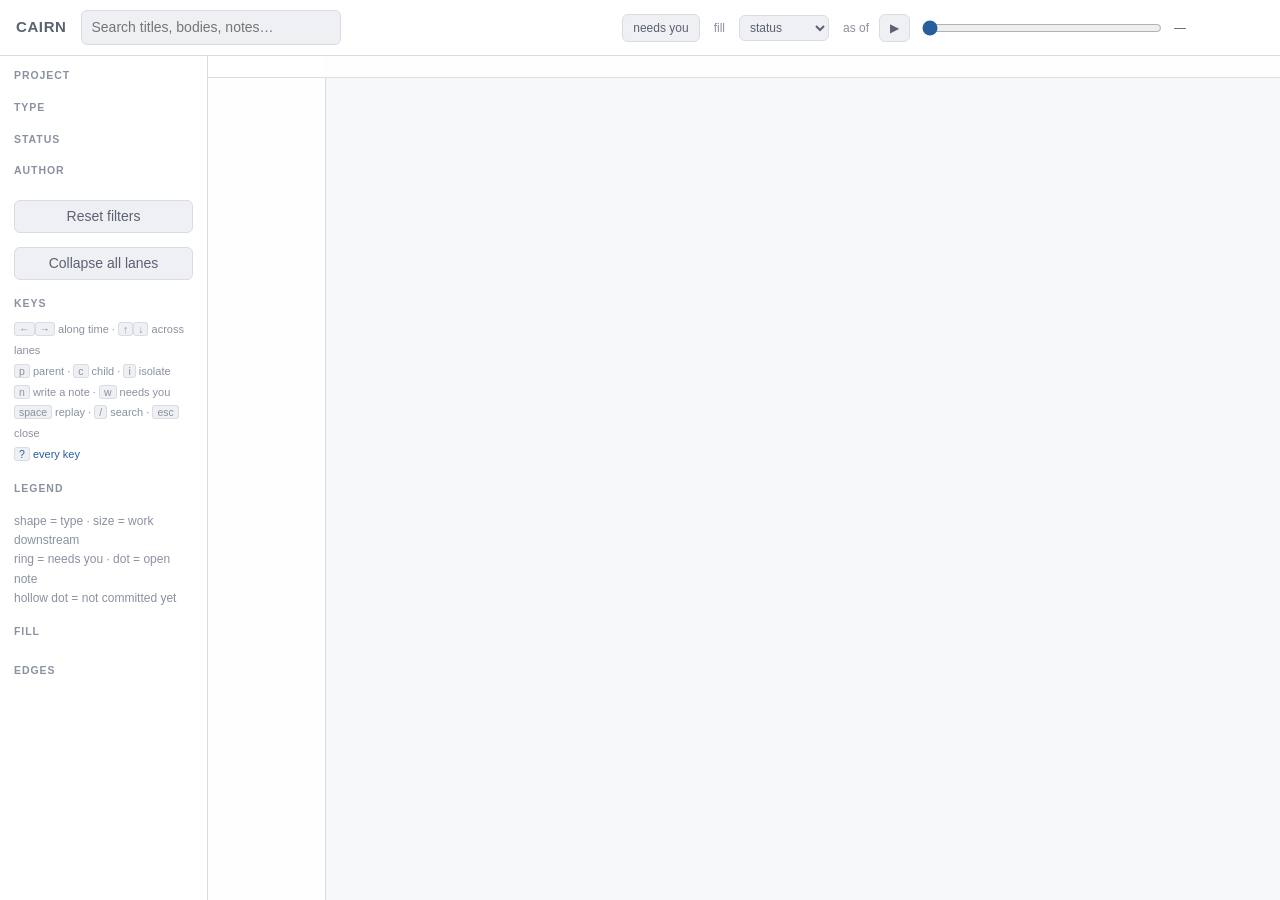
==== scripts/graph_template.html @ d492dc34 "map: a chat drawer, when cairn serve offers one Rendered only when /api/health names an installed ba" ====
<!DOCTYPE html>
<html lang="en">
<head>
<meta charset="utf-8">
<meta name="viewport" content="width=device-width, initial-scale=1">
<title>Cairn</title>
<style>
  :root {
    --bg: #14161a; --panel: #1c1f25; --panel-2: #23272f; --line: #2f343d;
    --ink: #e6e8ec; --ink-dim: #9aa1ad; --ink-faint: #6b7280;
    --good: #35a06a; --bad: #c0504a; --active: #3d86cc; --pending: #c99a2e; --idle: #6b7280;
    --accent: #7aa7d9;
    /* Relation hues sit off the status palette (green/red/blue/amber) on
       purpose, so a typed edge never reads as a status. */
    --rel-supports: #2aa198; --rel-contradicts: #cc5490;
    --rel-supersedes: #8f6fd6; --rel-resolves: #3fb0bf;

    /* Fill can encode one of four things, and only ever one at a time. Status
       keeps the palette above; these are the other three.

       Age is ordinal, one hue, five buckets, and the ramp inverts by mode so
       that RECENT is always the step furthest from the surface: darkest on
       light, lightest on dark. Recent work is what should catch the eye on a
       map of what is happening — and it has to be this way round rather than
       the reverse, because stale-but-active already has a channel (the
       needs-you ring), and two marks competing to shout "stale" would fight.
       Steps are 100 apart on the reference ramp because adjacent 50-steps fail
       the >= 0.06 lightness gap.

       Author is categorical and stops at three, because a map is the all-pairs
       case — any two glyphs can end up side by side — and past three slots the
       all-pairs colourblind floors cannot be cleared. A fourth writer folds into
       `--who-other` rather than getting a hue nobody can distinguish. */
    --age-1: #184f95; --age-2: #256abf; --age-3: #3987e5; --age-4: #6da7ec; --age-5: #9ec5f4;
    --who-1: #3987e5; --who-2: #d95926; --who-3: #199e70; --who-other: #6b7280;
  }
  @media (prefers-color-scheme: light) {
    :root {
      --bg: #f7f8fa; --panel: #ffffff; --panel-2: #eef0f4; --line: #d8dce3;
      --ink: #1a1d22; --ink-dim: #5b6270; --ink-faint: #8a91a0;
      --accent: #275e9c;
      --rel-supports: #157f77; --rel-contradicts: #a83a70;
      --rel-supersedes: #6b4dbd; --rel-resolves: #1f7f8f;
      --age-1: #6da7ec; --age-2: #3987e5; --age-3: #256abf; --age-4: #184f95; --age-5: #0d366b;
      --who-1: #2a78d6; --who-2: #eb6834; --who-3: #1baf7a;
    }
  }
  * { box-sizing: border-box; }
  html, body { height: 100%; margin: 0; }
  body {
    background: var(--bg); color: var(--ink);
    font: 14px/1.5 ui-sans-serif, -apple-system, "Segoe UI", Roboto, sans-serif;
    display: flex; flex-direction: column; overflow: hidden;
  }
  code, pre { font-family: ui-monospace, SFMono-Regular, Menlo, monospace; font-size: 12.5px; }

  header {
    display: flex; align-items: center; gap: 14px; padding: 10px 16px;
    border-bottom: 1px solid var(--line); background: var(--panel); flex: none;
  }
  header h1 { font-size: 15px; margin: 0; letter-spacing: .04em; text-transform: uppercase; color: var(--ink-dim); }
  #search {
    background: var(--panel-2); border: 1px solid var(--line); color: var(--ink);
    border-radius: 6px; padding: 6px 10px; width: 260px; font: inherit;
  }
  #search:focus { outline: 1px solid var(--accent); }
  .grow { flex: 1; }
  .muted { color: var(--ink-faint); font-size: 12px; }

  .timebar { display: flex; align-items: center; gap: 10px; }
  .timebar input[type=range] { width: 240px; accent-color: var(--accent); }
  #timeLabel { font-variant-numeric: tabular-nums; min-width: 90px; color: var(--ink-dim); font-size: 12px; }

  main { flex: 1; display: flex; min-height: 0; }

  aside {
    width: 208px; flex: none; border-right: 1px solid var(--line); background: var(--panel);
    overflow-y: auto; padding: 12px 14px 40px;
  }
  aside h2 {
    font-size: 10.5px; text-transform: uppercase; letter-spacing: .09em;
    color: var(--ink-faint); margin: 16px 0 7px; font-weight: 600;
  }
  aside h2:first-child { margin-top: 0; }
  .chk { display: flex; align-items: center; gap: 7px; padding: 2px 0; cursor: pointer; font-size: 13px; }
  .chk input { accent-color: var(--accent); margin: 0; }
  .chk .n { margin-left: auto; color: var(--ink-faint); font-size: 11px; font-variant-numeric: tabular-nums; }
  .swatch { width: 9px; height: 9px; border-radius: 50%; flex: none; }
  aside button {
    margin-top: 14px; width: 100%; background: var(--panel-2); color: var(--ink-dim);
    border: 1px solid var(--line); border-radius: 6px; padding: 5px; font: inherit; cursor: pointer;
  }
  aside button:hover { color: var(--ink); }

  #mapcol { flex: 1; display: flex; flex-direction: column; min-width: 0; min-height: 0; }
  #stage { flex: 1; position: relative; overflow: hidden; min-height: 0; }

  /* The chat drawer. Built only when /api/health names an installed backend;
     over file:// or under --no-chat none of this exists in the DOM. */
  #chat {
    flex: none; height: min(340px, 44vh); display: flex; flex-direction: column;
    border-top: 1px solid var(--line); background: var(--panel); min-height: 0;
  }
  #chat[hidden] { display: none; }
  #chat .chd {
    display: flex; align-items: center; gap: 10px; padding: 6px 12px;
    border-bottom: 1px solid var(--line); font-size: 12px; flex: none;
  }
  #chat .chd strong { font-size: 11px; letter-spacing: .08em; text-transform: uppercase; color: var(--ink-dim); }
  #chat select {
    background: var(--panel-2); color: var(--ink); border: 1px solid var(--line);
    border-radius: 6px; padding: 3px 6px; font: inherit; font-size: 12px;
  }
  #chat .act { color: var(--accent); cursor: pointer; }
  #chat .act:hover { text-decoration: underline; }
  #chatLog { flex: 1; overflow-y: auto; padding: 10px 14px 4px; font-size: 13px; min-height: 0; }
  #chatLog .hint { max-width: 640px; margin: 4px 0 10px; }
  .msg { margin: 0 0 12px; max-width: 760px; }
  .msg .who { font-size: 10.5px; letter-spacing: .06em; text-transform: uppercase; color: var(--ink-faint); margin-bottom: 2px; }
  .msg.you .txt { background: var(--panel-2); border-radius: 8px; padding: 6px 10px; display: inline-block; white-space: pre-wrap; }
  .msg p { margin: 0 0 7px; }
  .msg ul { margin: 0 0 7px; padding-left: 18px; }
  .msg li { margin-bottom: 2px; }
  .msg code { background: var(--panel-2); border-radius: 3px; padding: 0 3px; overflow-wrap: anywhere; }
  .msg .lnk { display: inline; padding: 0; font-size: inherit; }
  .msg .tl {
    font-family: ui-monospace, SFMono-Regular, Menlo, monospace; font-size: 11.5px; color: var(--ink-faint);
    margin: 2px 0 5px; overflow-wrap: anywhere;
  }
  .msg .tl.denied { color: var(--pending); }
  .msg .er { color: var(--bad); font-size: 12px; margin: 3px 0 6px; white-space: pre-wrap; }
  .msg .nt { color: var(--ink-faint); font-size: 11.5px; font-style: italic; margin: 3px 0 6px; }
  .msg .typing { color: var(--ink-faint); }
  #chat .cin { display: flex; gap: 8px; padding: 8px 12px 10px; border-top: 1px solid var(--line); flex: none; }
  #chat textarea {
    flex: 1; resize: none; height: 54px; background: var(--panel-2); color: var(--ink);
    border: 1px solid var(--line); border-radius: 6px; padding: 7px 9px; font: inherit; font-size: 13px;
  }
  #chat textarea:focus { outline: 1px solid var(--accent); }
  #chat .cbtns { display: flex; flex-direction: column; gap: 6px; }
  #chat .cbtns button {
    background: var(--accent); color: var(--bg); border: 0; border-radius: 6px;
    padding: 5px 14px; font: inherit; font-size: 12.5px; cursor: pointer;
  }
  #chat .cbtns button.ghost { background: var(--panel-2); color: var(--ink-dim); border: 1px solid var(--line); }
  #chat .cbtns button:disabled { opacity: .45; cursor: default; }
  svg { width: 100%; height: 100%; display: block; cursor: grab; }
  svg.dragging { cursor: grabbing; }
  .lane-band { fill: var(--panel); opacity: .45; }
  .lane-label {
    fill: var(--ink-faint); font-size: 11px; letter-spacing: .08em; text-transform: uppercase;
  }
  .tick-line { stroke: var(--line); stroke-dasharray: 2 5; }
  .tick-text { fill: var(--ink-faint); font-size: 10px; }
  /* Edges are decoration. Letting a fat bezier eat a click aimed at the
     canvas (or at a node it happens to pass over) is maddening. */
  .edge { fill: none; stroke: var(--line); stroke-width: 1.4; pointer-events: none; }
  .edge.lit { stroke: var(--accent); stroke-width: 2.2; }
  /* Typed relations. Colour carries the type and dash carries it again, so the
     map stays readable in greyscale and for colour-vision deficiency — status
     already owns colour on the glyphs, and edges must not compete with it. */
  .edge.rel { stroke-width: 1.8; }
  .edge.rel-supports    { stroke: var(--rel-supports); }
  .edge.rel-contradicts { stroke: var(--rel-contradicts); stroke-dasharray: 5 3; }
  .edge.rel-supersedes  { stroke: var(--rel-supersedes);  stroke-dasharray: 8 3 2 3; }
  .edge.rel-resolves    { stroke: var(--rel-resolves);    stroke-dasharray: 2 3; }
  .edge.rel.lit { stroke-width: 2.8; }
  .relkey { display: flex; align-items: center; gap: 7px; margin: 3px 0; font-size: 11px; color: var(--ink-dim); }
  .relkey i { width: 22px; height: 0; border-top-width: 2px; flex: none; }
  .rel-tag {
    display: inline-block; font-size: 10px; letter-spacing: .06em; text-transform: uppercase;
    padding: 1px 6px; border-radius: 3px; border: 1px solid currentColor; margin-right: 6px;
  }
  /* The lane label is the fold control. It is already the only thing anchored to
     a lane, and a separate caret would be a second target for one action. */
  .lane-label { cursor: pointer; user-select: none; }
  .lane-label:hover { fill: var(--ink); }
  .strip-rule { stroke: var(--line); stroke-width: 1; }
  .strip-tick { stroke: var(--bg); stroke-width: .5; }
  .strip-note { fill: var(--ink-faint); font-size: 10.5px; }
  /* Orientation chrome: lane names in a gutter on the left, months in a strip
     along the top. Both are HTML laid over the stage and positioned on one axis
     from the current pan and zoom, so they stay readable however far the map is
     dragged. Neither takes pointer events except on its labels, so a drag that
     starts over them still pans the map underneath. `fit()` reserves their room. */
  #gutter, #axis { position: absolute; pointer-events: none; overflow: hidden; }
  #gutter {
    left: 0; top: 0; bottom: 0; z-index: 5; width: var(--gutter, 118px);
    background: color-mix(in srgb, var(--panel) 90%, transparent);
    border-right: 1px solid var(--line);
  }
  #axis {
    left: 0; right: 0; top: 0; height: 22px; z-index: 6;
    background: color-mix(in srgb, var(--panel) 92%, transparent);
    border-bottom: 1px solid var(--line);
  }
  .glane {
    position: absolute; left: 0; right: 0; padding: 0 8px 0 10px; height: 16px; line-height: 16px;
    font-size: 11px; letter-spacing: .08em; text-transform: uppercase; color: var(--ink-faint);
    white-space: nowrap; overflow: hidden; text-overflow: ellipsis;
    pointer-events: auto; cursor: pointer; user-select: none;
  }
  .glane:hover { color: var(--ink); }
  .gsep { position: absolute; left: 0; right: 0; border-top: 1px solid var(--line); }
  .gtick {
    position: absolute; top: 3px; font-size: 10px; color: var(--ink-faint); white-space: nowrap;
    font-variant-numeric: tabular-nums;
  }
  .node { cursor: pointer; }
  .node .glyph { stroke: var(--bg); stroke-width: 1.5; }
  /* Clickable: the label is a bigger target than the glyph, and people aim at words. */
  .node .label { fill: var(--ink-dim); font-size: 11px; }
  .node.sel .glyph { stroke: var(--accent); stroke-width: 2.5; }
  .node.sel .label { fill: var(--ink); }
  .node.dim { opacity: .12; }
  .node.terminal .glyph { stroke-dasharray: none; }
  .good { fill: var(--good); } .bad { fill: var(--bad); } .active { fill: var(--active); }
  .pending { fill: var(--pending); } .idle { fill: var(--idle); }

  #panel {
    width: 420px; flex: none; border-left: 1px solid var(--line); background: var(--panel);
    overflow-y: auto; padding: 18px 20px 60px; display: none;
  }
  #panel.open { display: block; }
  #panel h3 { margin: 0 0 4px; font-size: 17px; line-height: 1.3; }
  #panel h4, #panel h5, #panel h6 { margin: 18px 0 5px; font-size: 12px; text-transform: uppercase; letter-spacing: .07em; color: var(--ink-faint); }
  #panel p, #panel li { color: var(--ink); }
  #panel pre { background: var(--panel-2); padding: 10px; border-radius: 6px; overflow-x: auto; }
  /* A `host:/long/path` in running text has no spaces to break at. */
  #panel code { overflow-wrap: anywhere; }
  #panel pre code { overflow-wrap: normal; }
  #panel blockquote { border-left: 2px solid var(--line); margin: 8px 0; padding-left: 12px; color: var(--ink-dim); }
  #panel a { color: var(--accent); }
  #panel hr { border: 0; border-top: 1px solid var(--line); margin: 14px 0; }
  .pillrow { display: flex; flex-wrap: wrap; gap: 6px; margin: 8px 0 14px; }
  .pill {
    font-size: 11px; padding: 2px 8px; border-radius: 999px;
    background: var(--panel-2); color: var(--ink-dim); border: 1px solid var(--line);
  }
  .pill.status { color: #fff; border: 0; }
  .kv { display: grid; grid-template-columns: 88px 1fr; gap: 3px 10px; font-size: 12.5px; margin: 10px 0; }
  .kv dt { color: var(--ink-faint); }
  .kv dd { margin: 0; word-break: break-word; }
  .sect { border-top: 1px solid var(--line); margin-top: 18px; padding-top: 12px; }
  .sect > .hd { font-size: 11px; text-transform: uppercase; letter-spacing: .07em; color: var(--ink-faint); margin-bottom: 7px; }
  .lnk { display: block; padding: 3px 0; color: var(--accent); cursor: pointer; font-size: 13px; }
  .lnk:hover { text-decoration: underline; }
  /* A [[node-id]] link sits mid-sentence, so it can't be a block the way the
     parent and relation lists are. */
  .body .lnk { display: inline; padding: 0; font-size: inherit; }
  .lnk.broken { color: var(--muted); cursor: help; text-decoration: underline dotted; }
  /* A figure is referenced, not embedded: `../assets/<file>`, resolved the same
     way the `source` link resolves `../nodes/<id>.md`. So the payload never
     carries image bytes, and `assets/` can hold an SVG that themes itself —
     inside an <img> a media query still sees the reader's colour scheme.

     <img> rather than inlining the file, deliberately. Inlining an SVG would put
     unreviewed markup from `assets/` into the page's own DOM; an <img> is inert,
     which is the right trade for a record you are supposed to be able to trust.
     The cost is that a figure cannot be interactive, and that is acceptable —
     it is a thumbnail, and the node body carries the numbers. */
  .fig a { display: block; }
  .fig img {
    display: block; width: 100%; height: auto; border-radius: 6px;
    background: var(--panel-2); border: 1px solid var(--line);
  }
  /* An artifact is an address, and the two halves answer different questions:
     the host says which machine, the basename says what it is. Both were buried
     in one long <code> run before, which is why 44 of them read as noise. */
  .art {
    display: block; padding: 5px 0; cursor: pointer; position: relative;
    border-bottom: 1px solid var(--line);
  }
  .art:last-child { border-bottom: 0; }
  .art:hover .base { text-decoration: underline; }
  .art .host {
    font-size: 10.5px; color: var(--ink-dim); background: var(--panel-2);
    border: 1px solid var(--line); border-radius: 3px; padding: 0 5px; margin-right: 7px;
  }
  .art .base { font-size: 12.5px; color: var(--accent); word-break: break-all; }
  .art .dir {
    display: block; font-family: ui-monospace, SFMono-Regular, Menlo, monospace;
    font-size: 10.5px; color: var(--ink-faint); word-break: break-all; margin-top: 2px;
  }
  .art.copied::after {
    content: "path copied"; position: absolute; right: 0; top: 5px;
    font-size: 10.5px; color: var(--good);
  }
  .hist { font-size: 12.5px; }
  .hist li { margin-bottom: 4px; list-style: none; }
  .hist .d { color: var(--ink-faint); font-variant-numeric: tabular-nums; margin-right: 6px; }
  .hist .future { opacity: .35; } /* entries after the slider's cutoff */
  #close { float: right; background: none; border: 0; color: var(--ink-faint); font-size: 20px; cursor: pointer; line-height: 1; }
  #close:hover { color: var(--ink); }
  .actions { display: flex; gap: 14px; margin: 8px 0 2px; font-size: 12px; }
  .actions a, .actions span { color: var(--accent); cursor: pointer; text-decoration: none; }
  .actions a:hover, .actions span:hover { text-decoration: underline; }
  #isolateOff {
    background: var(--panel-2); border: 1px solid var(--line); color: var(--ink-dim);
    border-radius: 6px; padding: 4px 10px; font: inherit; font-size: 12px; cursor: pointer;
  }
  #isolateOff:hover { color: var(--ink); }

  /* Header buttons share one look with #isolateOff; `.on` is the pressed state. */
  .hbtn {
    background: var(--panel-2); border: 1px solid var(--line); color: var(--ink-dim);
    border-radius: 6px; padding: 4px 10px; font: inherit; font-size: 12px; cursor: pointer;
  }
  .hbtn:hover { color: var(--ink); }
  .hbtn.on { color: #fff; background: var(--accent); border-color: var(--accent); }
  #colourBy {
    background: var(--panel-2); border: 1px solid var(--line); color: var(--ink-dim);
    border-radius: 6px; padding: 4px 6px; font: inherit; font-size: 12px; cursor: pointer;
  }
  /* One key at a time. When fill stops meaning status, the swatches beside the
     status filter stop being true — and the age ramp is blue, which is exactly
     what `running` looks like. So they go away rather than contradict the map. */
  body:not([data-colour="status"]) #fStatus .swatch { display: none; }
  #fillKey { display: flex; flex-direction: column; gap: 3px; font-size: 11px; color: var(--ink-dim); }
  #fillKey .row { display: flex; align-items: center; gap: 6px; }
  #fillKey .sw { width: 11px; height: 11px; border-radius: 3px; flex: none; }
  #fillKey .row { align-items: flex-start; }
  #fillKey .row .sw { margin-top: 2px; }
  /* The shape key draws the map's own glyphs, in a neutral fill, so the wide
     direction rectangle reads as the thing on the map and not as a bar. */
  #shapeKey { display: grid; grid-template-columns: 1fr 1fr; gap: 2px 8px; font-size: 11px; color: var(--ink-dim); }
  #shapeKey .row { display: flex; align-items: center; gap: 5px; }
  #shapeKey svg { width: 24px; height: 18px; flex: none; fill: var(--ink-faint); cursor: default; }
  #shapeKey .glyph { stroke: var(--bg); stroke-width: 1.5; }
  .chk .fold {
    margin-left: 6px; color: var(--ink-faint); cursor: pointer; font-size: 10px;
    padding: 0 3px; border-radius: 3px;
  }
  .chk .fold:hover { color: var(--ink); background: var(--panel-2); }
  .chk .fold.on { color: var(--accent); }
  /* "only": one project in one gesture. Shown on hover, and kept visible on the
     one row that is already alone, where it reads "all" and undoes itself. */
  .chk .only {
    display: none; margin-left: 6px; font-size: 10.5px; color: var(--accent); cursor: pointer;
  }
  .chk:hover .only, .chk .only.alone { display: inline; }
  .chk .only:hover { text-decoration: underline; }
  .chk[hidden] { display: none; }
  /* Deadlines: date · title, one line each, overdue first. */
  #deadlines .sub { font-size: 10.5px; color: var(--ink-faint); margin: 7px 0 2px; }
  #deadlines .dl {
    font-size: 12px; padding: 2px 0; cursor: pointer; color: var(--ink-dim);
    white-space: nowrap; overflow: hidden; text-overflow: ellipsis;
  }
  #deadlines .dl:hover { color: var(--ink); }
  #deadlines .dl span { pointer-events: none; font-variant-numeric: tabular-nums; }
  #deadlines .dl.overdue span { color: var(--bad); }
  #deadlines .dl.soon span { color: var(--pending); }

  /* A note is a human sentence someone added after the fact. It gets a marker on
     the glyph rather than a colour, because colour already means status and
     overloading it would make both unreadable. */
  .node .flag { fill: var(--pending); stroke: var(--bg); stroke-width: 1; }
  .node.needs .ring { fill: none; stroke: var(--pending); stroke-width: 1.6; opacity: .85; }
  /* Not in git: hollow, where the note dot is filled, and at the opposite
     corner — a decoration on the glyph, like the other two marks. */
  .node .draft { fill: var(--bg); stroke: var(--ink); stroke-width: 1.3; }
  .notes { font-size: 12.5px; }
  .notes .n { border-left: 2px solid var(--pending); padding: 2px 0 2px 10px; margin-bottom: 9px; }
  .notes .who { color: var(--ink-faint); font-variant-numeric: tabular-nums; }
  .notebox textarea {
    width: 100%; box-sizing: border-box; min-height: 54px; resize: vertical;
    background: var(--panel-2); color: var(--ink); border: 1px solid var(--line);
    border-radius: 6px; padding: 7px 9px; font: inherit; font-size: 12.5px;
  }
  .notebox .cmd {
    display: block; margin-top: 7px; font-size: 11.5px; color: var(--ink-faint);
    background: var(--panel-2); border-radius: 5px; padding: 6px 8px;
    white-space: pre-wrap; word-break: break-all;
  }
  /* Write controls. They exist only while `cairn serve` is answering, so
     everything here is additive: with the server off none of it is rendered and
     the panel is the read-only page it has always been. */
  .wr { display: flex; gap: 6px; align-items: center; margin-top: 8px; flex-wrap: wrap; }
  .wr select, .wr input {
    background: var(--panel-2); color: var(--ink); border: 1px solid var(--line);
    border-radius: 6px; padding: 5px 7px; font: inherit; font-size: 12.5px;
  }
  .wr input { flex: 1; min-width: 110px; }
  .wr button {
    background: var(--accent); color: var(--bg); border: 0; border-radius: 6px;
    padding: 5px 12px; font: inherit; font-size: 12.5px; cursor: pointer;
  }
  .wr button:disabled { opacity: .45; cursor: default; }
  /* What `bin/cairn` said, verbatim. The panel reports the command's own words
     rather than a friendlier paraphrase, because the paraphrase is where a
     second opinion about what happened would creep in. */
  .said {
    display: block; margin-top: 7px; font-size: 11.5px; white-space: pre-wrap;
    background: var(--panel-2); border-radius: 5px; padding: 6px 8px;
    color: var(--ink-dim);
  }
  .said.bad { color: var(--bad); }
  .sect input.field, .sect textarea.field {
    width: 100%; box-sizing: border-box; background: var(--panel-2); color: var(--ink);
    border: 1px solid var(--line); border-radius: 6px; padding: 7px 9px;
    font: inherit; font-size: 12.5px;
  }
  .sect textarea.field { min-height: 58px; resize: vertical; }
  .hint { color: var(--ink-faint); font-size: 11.5px; margin-top: 6px; line-height: 1.6; }
  .said[hidden] { display: none; }   /* .said sets display, so [hidden] needs saying */
  .wr button.ghost {
    background: var(--panel-2); color: var(--ink-dim); border: 1px solid var(--line);
  }
  .wr button.ghost:hover { color: var(--ink); }
  .wr button.danger { background: var(--bad); color: #fff; }
  .idprev { font-size: 11.5px; color: var(--ink-dim); margin-top: 6px; word-break: break-all; }
  .idprev code { color: var(--ink); }
  .sect details summary { cursor: pointer; color: var(--ink-dim); font-size: 12px; }
  .sect details[open] summary { margin-bottom: 6px; }
  .flabel { display: block; font-size: 11px; color: var(--ink-faint); margin: 8px 0 3px; }
  .sect input.field[type=date] { width: auto; }
  .sect textarea.field.src { font-family: ui-monospace, SFMono-Regular, Menlo, monospace; font-size: 12px; min-height: 240px; }

  /* Edit mode. A list field is its current entries, each with an × to drop it,
     and one row to add to it — the add/drop shape `cairn edit` itself has. */
  .ed-item {
    display: flex; align-items: baseline; gap: 8px; padding: 3px 0; font-size: 12.5px;
    border-bottom: 1px solid var(--line);
  }
  .ed-item:last-of-type { border-bottom: 0; }
  .ed-item .what { flex: 1; min-width: 0; word-break: break-word; }
  .ed-item .what .muted { display: block; }
  .ed-item.added .what::before { content: "+ "; color: var(--good); }
  .xbtn {
    background: none; border: 0; color: var(--ink-faint); cursor: pointer;
    font-size: 15px; line-height: 1; padding: 0 2px;
  }
  .xbtn:hover { color: var(--bad); }

  /* The working-tree banner: a node git has not got is a node the other machine
     cannot see. It goes in the panel, not on the glyph, beyond one small mark. */
  .gitbar {
    margin: 10px 0 4px; padding: 8px 10px; border-radius: 6px; font-size: 12.5px;
    background: var(--panel-2); border-left: 3px solid var(--pending);
  }
  .gitbar .wr { margin-top: 6px; }
  .gitbar code { font-size: 11.5px; }

  /* What the last write said, re-shown after the reload that follows it. */
  #flash {
    position: absolute; left: 14px; bottom: 14px; z-index: 15; max-width: min(560px, 80%);
    background: var(--panel); border: 1px solid var(--line); border-left: 3px solid var(--good);
    border-radius: 6px; padding: 8px 30px 8px 11px; font-size: 12px; white-space: pre-wrap;
    color: var(--ink-dim); box-shadow: 0 8px 26px rgba(0,0,0,.3);
  }
  #flash.warn { border-left-color: var(--pending); }
  #flash .xbtn { position: absolute; right: 6px; top: 5px; }

  .keys { font-size: 11px; color: var(--ink-faint); line-height: 1.9; }
  .keys kbd, #help kbd {
    background: var(--panel-2); border: 1px solid var(--line); border-radius: 3px;
    padding: 0 4px; font-family: inherit; font-size: 10.5px;
  }
  .keys .more { color: var(--accent); cursor: pointer; }

  /* The keyboard help: `?` opens it, Esc or a click outside closes it. */
  #help {
    position: fixed; inset: 0; z-index: 40; display: flex; align-items: center; justify-content: center;
    background: rgba(0,0,0,.45);
  }
  #help[hidden] { display: none; }
  #help .box {
    background: var(--panel); border: 1px solid var(--line); border-radius: 10px;
    padding: 18px 22px 16px; width: min(460px, calc(100vw - 32px)); max-height: calc(100vh - 40px);
    overflow-y: auto; box-shadow: 0 14px 40px rgba(0,0,0,.4);
  }
  #help h3 { margin: 0 0 10px; font-size: 13px; letter-spacing: .06em; text-transform: uppercase; color: var(--ink-dim); }
  #help dl { display: grid; grid-template-columns: 120px 1fr; gap: 6px 12px; margin: 0; font-size: 12.5px; }
  #help dt { text-align: right; white-space: nowrap; }
  #help dd { margin: 0; color: var(--ink-dim); }
  #help .foot { margin-top: 12px; font-size: 11px; color: var(--ink-faint); }

  #hover {
    position: fixed; z-index: 20; max-width: 330px; pointer-events: none;
    background: var(--panel); border: 1px solid var(--line); border-radius: 8px;
    padding: 9px 12px; box-shadow: 0 8px 26px rgba(0,0,0,.35);
  }
  #hover strong { display: block; font-size: 13px; line-height: 1.35; margin-bottom: 4px; }
  #hover .meta { font-size: 11.5px; color: var(--ink-dim); display: flex; align-items: center; gap: 6px; }
  #hover .dot { width: 8px; height: 8px; border-radius: 50%; flex: none; }
  #hover .note { font-size: 12px; color: var(--ink); margin-top: 6px; font-style: italic; }
  #hover .hint { font-size: 10.5px; color: var(--ink-faint); margin-top: 6px; }
  #hover .why, .needs-why { font-size: 11.5px; color: var(--pending); margin-top: 5px; }
  .needs-why { margin: -6px 0 12px; }
  #hover .hit { font-size: 12px; color: var(--ink-dim); margin-top: 6px; }
  #hover .hit b { color: var(--ink); background: color-mix(in srgb, var(--pending) 30%, transparent); font-weight: 600; }

  /* Narrow viewports: the filter rail and the detail panel can't both keep a
     fixed width or the graph disappears between them. */
  @media (max-width: 1100px) {
    aside { width: 168px; }
    #panel { width: 340px; }
  }
  @media (max-width: 820px) {
    aside { display: none; }
    #panel { position: fixed; inset: 0; width: auto; z-index: 30; }
    #search { width: 150px; }
    .timebar input[type=range] { width: 120px; }
  }
  .empty { padding: 60px; text-align: center; color: var(--ink-faint); }
  .empty code { background: var(--panel-2); padding: 2px 6px; border-radius: 4px; }
</style>
</head>
<body>

<header>
  <h1>Cairn</h1>
  <input id="search" type="search" placeholder="Search titles, bodies, notes…" autocomplete="off">
  <span id="count" class="muted"></span>
  <button id="isolateOff" hidden>show all</button>
  <span class="grow"></span>
  <button id="needs" class="hbtn" title="Only what needs attention (w)">needs you</button>
  <button id="newNode" class="hbtn" title="Create a node — needs `cairn serve`" hidden>+ node</button>
  <label class="muted" for="colourBy">fill</label>
  <select id="colourBy" title="What the glyph colour means">
    <option value="status">status</option>
    <option value="needs">needs you</option>
    <option value="age">age</option>
    <option value="author">author</option>
    <option value="deadline">deadline</option>
  </select>
  <div class="timebar">
    <label class="muted" for="time">as of</label>
    <button id="play" class="hbtn" title="Replay history (space)">▶</button>
    <input id="time" type="range" min="0" max="0" value="0">
    <span id="timeLabel">—</span>
  </div>
</header>

<main>
  <aside>
    <h2>Project</h2><div id="fProject"></div>
    <h2>Type</h2><div id="fType"></div>
    <h2>Status</h2><div id="fStatus"></div>
    <h2>Author</h2><div id="fAuthor"></div>
    <button id="reset">Reset filters</button>
    <button id="foldAll">Collapse all lanes</button>
    <div id="deadlines" hidden></div>
    <h2>Keys</h2>
    <div class="keys">
      <kbd>&larr;</kbd><kbd>&rarr;</kbd> along time ·
      <kbd>&uarr;</kbd><kbd>&darr;</kbd> across lanes<br>
      <kbd>p</kbd> parent · <kbd>c</kbd> child · <kbd>i</kbd> isolate<br>
      <kbd>n</kbd> write a note · <kbd>w</kbd> needs you<br>
      <kbd>space</kbd> replay · <kbd>/</kbd> search · <kbd>esc</kbd> close<br>
      <span class="more" data-help="1"><kbd>?</kbd> every key</span>
    </div>
    <h2>Legend</h2>
    <div id="shapeKey"></div>
    <div class="muted" style="line-height:1.6;margin-top:8px">
      shape = type · size = work downstream<br>
      ring = needs you · dot = open note<br>
      hollow dot = not committed yet
    </div>
    <h2>Fill</h2>
    <div id="fillKey"></div>
    <h2>Edges</h2>
    <div id="relKey"></div>
  </aside>

  <!-- The map, and under it the chat drawer when `cairn serve` offers one. A
       column, so the drawer takes height from the map and never covers the
       panel: both stay usable side by side. -->
  <div id="mapcol">
  <div id="stage">
    <svg id="svg"><g id="view"></g></svg>
    <div id="gutter"></div>
    <div id="axis"></div>
    <div id="empty" class="empty" hidden>
      <p>No nodes yet.</p>
      <p>Create one with <code>cairn new_node</code>, then <code>cairn build</code>.</p>
    </div>
    <div id="flash" hidden></div>
  </div>
  </div>

  <div id="panel"></div>
</main>

<div id="hover" hidden></div>
<div id="help" hidden></div>

<script>
const DATA = /*__CAIRN_DATA__*/null;

const $ = s => document.querySelector(s);
const svg = $('#svg'), view = $('#view'), panel = $('#panel');
const byId = new Map(DATA.nodes.map(n => [n.id, n]));

const state = {
  project: new Set(DATA.nodes.map(n => n.project)),
  type: new Set(DATA.types),
  status: new Set(DATA.statuses),
  author: new Set(DATA.authors),
  query: '',
  t: DATA.dates.length ? DATA.dates.length - 1 : 0,
  selected: null,
  isolate: null,
  needs: false,
  colour: 'status',
  collapsed: new Set(),
  creating: false,
  draft: null,
  editing: null,       // id whose panel is the edit form
  edit: null,          // that form's draft, kept across a re-render or a misclick
};

/* ---------- not in git yet ----------
   `git` is the working tree's opinion at build time: "untracked" (a draft git has
   never seen), "modified" (committed, with an edit on disk), "clean", or null when
   the graph is not a git repo. Either of the first two is invisible from the
   other machine, which is the thing worth a mark. */
const isDraft = n => n.git === 'untracked' || n.git === 'modified';

/** `uncommitted` is an author bucket, not a person; say what it means. */
const whoLabel = a => a === 'uncommitted' ? 'not committed' : a;

/* ---------- status as of a date: this is the replay ---------- */
const CLS = {
  worked:'good', done:'good', accepted:'good', promoted:'good',
  dead:'bad', killed:'bad', dropped:'bad', closed:'bad',
  running:'active', doing:'active', submitted:'active',
  open:'pending', todo:'pending', seed:'pending', planned:'pending',
  parked:'idle',
};
const cutoff = () => DATA.dates.length ? DATA.dates[state.t] : '9999-12-31';
const isLive = () => !DATA.dates.length || state.t === DATA.dates.length - 1;

/* ---------- what needs a human ----------
   `cairn standup` already answers this at the terminal, and the map had no way
   to show it: a 115-node graph looks identical whether three threads are stalled
   or none are. This is the same rule, in the same terms — a status that asserts
   activity, gone quiet; or a note somebody left that no later work answered.

   Kept as one predicate rather than baked into the payload so it stays honest
   under the time slider: "needs you" as of June has to mean what it meant in
   June, not what it means today. */
const QUIET_DAYS = 14;
const ACTIVE_STATUS = new Set(['running', 'doing', 'submitted', 'planned', 'todo']);
const DAY = 86400000;

/* "Quiet" has to be measured against a wall-clock date, not against the newest
   node in the graph — otherwise the last thread anyone touched is by definition
   never quiet, and a graph nobody has fed for two months reports nothing wrong.
   `generated` is the build date, which is the right answer here: the map is only
   as current as its last `make build`, and saying so is more honest than reading
   the viewer's clock and implying the data is live. */
const BUILT = DATA.generated || (DATA.dates[DATA.dates.length - 1] || '');
const ageRef = () => isLive() ? BUILT : cutoff();

function daysSince(iso, when) {
  if (!iso) return -1;
  return Math.round((Date.parse(when) - Date.parse(iso)) / DAY);
}

/** Notes dated at or after the node's last status change — nothing answered them. */
function openNotes(n, when) {
  const last = [...(n.history || [])].filter(h => h.date <= when).pop();
  const floor = last ? last.date : n.created;
  return (n.notes || []).filter(x => x.date && x.date <= when && x.date >= floor);
}

/* ---------- deadlines ----------
   A task's `due` and a milestone's `date`, read against the slider's date so a
   replay shows what was overdue *then*. Nothing here is stored: it is the same
   rule `cairn standup` and `cairn digest` apply at the terminal — a date before
   today on a node that is not terminal is overdue — computed in the page so it
   works over file:// too. "Soon" is a week for both types; a milestone is also
   worth listing a month out, because a paper is not written in a week.

   Pure, and fenced, so tests/test_cairn.py can run it under node. */
/* deadline:begin */
const DUE_SOON_DAYS = 7;
const AHEAD_DAYS = 30;
//: The statuses in which a date still binds: everything not terminal in lib.TYPES.
const DEADLINE_OPEN = { task: ['todo', 'doing'], milestone: ['planned', 'submitted'] };

/** {kind, days, date} for one node's date as of `when` (YYYY-MM-DD), or null
    when it has none that binds. `days` is date minus when: negative is late.
    kind: 'overdue' | 'soon' (0–7 d) | 'month' (8–30 d) | 'later'. */
function deadline(type, status, date, when) {
  const open = DEADLINE_OPEN[type];
  if (!open || !open.includes(status)) return null;
  if (!/^\d{4}-\d{2}-\d{2}$/.test(String(date || '')) || !when) return null;
  const days = Math.round((Date.parse(date) - Date.parse(when)) / 86400000);
  const kind = days < 0 ? 'overdue' : days <= DUE_SOON_DAYS ? 'soon'
             : days <= AHEAD_DAYS ? 'month' : 'later';
  return { kind, days, date };
}

/** "overdue 29 d", "due today", "due in 3 d"; a milestone says "date passed". */
function deadlinePhrase(type, d) {
  if (!d) return '';
  const word = type === 'milestone' ? 'milestone' : 'due';
  if (d.days < 0) return type === 'milestone' ? `milestone date passed ${-d.days} d` : `overdue ${-d.days} d`;
  if (d.days === 0) return `${word} today`;
  return `${word} in ${d.days} d`;
}

/** "in 18 d", "today", "29 d ago" — the panel's relative date. */
function relDays(days) {
  return days === 0 ? 'today' : days > 0 ? `in ${days} d` : `${-days} d ago`;
}
/* deadline:end */

const dateOf = n => n.type === 'task' ? n.extra.due : n.type === 'milestone' ? n.extra.date : null;
const nodeDeadline = (n, when = cutoff()) =>
  deadline(n.type, statusAt(n, when), dateOf(n), ageRef());

/** Why this node needs a human, as one line — or '' when it does not. A string
    rather than a boolean so the ring can say what it means: "needs you" with
    no reason is a nag, and a nag gets ignored. Every caller that only asks
    yes/no still works, because '' is falsy and a reason is not. */
function needsYou(n, when) {
  const why = [];
  // A missed or imminent date first: standup ranks an overdue deadline above
  // everything else, because it is the most expensive thing to miss.
  const dl = nodeDeadline(n, when);
  if (dl && (dl.kind === 'overdue' || dl.kind === 'soon')) why.push(deadlinePhrase(n.type, dl));
  const notes = openNotes(n, when);
  if (notes.length) {
    why.push(`unanswered note from ${notes.map(x => x.date).sort().pop()}`);
  }
  const s = statusAt(n, when);
  if (ACTIVE_STATUS.has(s)) {
    const last = [...(n.history || [])].filter(h => h.date <= when).pop();
    const quiet = daysSince(last ? last.date : n.created, ageRef());
    if (quiet >= QUIET_DAYS) why.push(`${s}, quiet ${quiet} d`);
  }
  return why.join(' · ');
}

function statusAt(n, when) {
  if (isLive()) return n.status;
  let s = null;
  for (const h of n.history) { if (h.date <= when) s = h.status; }
  return s || (n.created <= when ? n.status : null);
}

function visible(n) {
  const when = cutoff();
  if (state.needs && !needsYou(n, when)) return false;
  if (!isLive() && n.created > when) return false;
  const s = statusAt(n, when);
  if (s === null) return false;
  if (!state.project.has(n.project)) return false;
  if (!state.type.has(n.type)) return false;
  if (!state.status.has(s)) return false;
  if (!state.author.has(n.author)) return false;
  if (state.query && !haystack(n).includes(state.query)) return false;
  return true;
}

/* ---------- collapsing a project lane ----------
   Legibility degrades with node count rather than with complexity, and the lane
   is the unit to fold because the layout already uses it: y is a project, so
   collapsing one costs no new concept and no new position for anything else.

   A collapsed lane is NOT a dot. Folding a project to a single glyph would throw
   away the time axis, which is the one thing this layout has that a force layout
   does not — so it folds to a strip: one tick per node at that node's real date,
   still painted by whatever fill currently means. You keep "when was this project
   alive, how dense, and is any of it shouting" and lose only the titles.

   Lane offsets are recomputed here rather than baked, because `top` in the
   payload assumes every lane is open. Everything else about a node's position is
   still build-time: x never moves, and y moves only by its own lane's offset, so
   a collapse cannot reshuffle anything within a lane. */
const LANE_GAP = DATA.lanes.length > 1
  ? DATA.lanes[1].top - (DATA.lanes[0].top + DATA.lanes[0].height)
  : 30;
const COLLAPSED_H = 30;

//: Filled at the top of every draw() and read by Y(); a node's y is meaningless
//: without knowing which lanes above it are folded.
let laneNow = new Map();

/* A lane whose project is filtered out takes no room at all. Otherwise showing
   one project of thirteen leaves one strip of nodes in a canvas of empty bands,
   and `fit()` has to choose between the strip and the bands. */
let laneBottom = 0;

function laneGeometry(collapsedSet, hiddenSet = new Set()) {
  const out = new Map();
  let cursor = DATA.lanes.length ? DATA.lanes[0].top : 0;
  let last = cursor;
  for (const lane of DATA.lanes) {
    if (hiddenSet.has(lane.project)) {
      out.set(lane.project, { top: cursor, height: 0, dy: cursor - lane.top,
                              collapsed: false, hidden: true });
      continue;
    }
    const collapsed = collapsedSet.has(lane.project);
    const height = collapsed ? COLLAPSED_H : lane.height;
    out.set(lane.project, { top: cursor, height, dy: cursor - lane.top, collapsed, hidden: false });
    last = cursor + height;
    cursor += height + LANE_GAP;
  }
  laneBottom = last;
  return out;
}

/** A node's y on screen, after the lanes above it have had their say. */
const Y = n => n.y + (laneNow.get(n.project)?.dy || 0);

/** The row a collapsed lane's strip sits on. */
const stripY = project => {
  const g = laneNow.get(project);
  return g.top + g.height / 2;
};

/* ---------- what fill means ----------
   Four encodings, one active at a time. That constraint is the whole design: a
   "green = to do, red = blocked" overlay would have collided with fill-is-status
   and with the relation palette at once, and then neither would be readable. One
   channel changes meaning, the legend says which, and everything else on the
   glyph — shape, size, ring, dot — keeps meaning exactly what it meant.

   Status stays a CSS class because the map has always worked that way and the
   filter rail shares the palette. The other three return a colour, set inline on
   the group, which beats the class rule for `fill` and leaves the ring, the note
   dot and the label alone (each sets its own fill).

   All three are computed as of the slider's cutoff, like `needsYou` and the
   radius: a node's age in June is its age in June. */
const AGE_BUCKETS = [
  [7,   'age-5', 'touched this week'],
  [14,  'age-4', '1–2 weeks'],
  [30,  'age-3', '2–4 weeks'],
  [90,  'age-2', '1–3 months'],
  [1e9, 'age-1', 'over 3 months'],
];

/** Writers get a hue in a fixed order; `uncommitted` is not a person. */
const WHO = new Map();
(function assignAuthors() {
  let slot = 0;
  for (const a of DATA.authors) {
    if (a === 'uncommitted') { WHO.set(a, 'idle'); continue; }
    slot += 1;
    WHO.set(a, slot <= 3 ? `who-${slot}` : 'who-other');
  }
})();

function ageBucket(n, when) {
  const last = [...(n.history || [])].filter(h => h.date <= when).pop();
  const days = daysSince(last ? last.date : n.created, ageRef());
  return AGE_BUCKETS.find(b => days <= b[0]) || AGE_BUCKETS[AGE_BUCKETS.length - 1];
}

/** The CSS variable this node's glyph should be filled with, or null for status. */
function fillVar(n, when) {
  if (state.colour === 'needs') return needsYou(n, when) ? 'pending' : 'idle';
  if (state.colour === 'age') return ageBucket(n, when)[1];
  if (state.colour === 'author') return WHO.get(n.author) || 'who-other';
  if (state.colour === 'deadline') return DEADLINE_FILL[nodeDeadline(n, when)?.kind] || 'idle';
  return null;
}

/** The deadline fill reuses the status palette, in the order of urgency. */
const DEADLINE_FILL = { overdue: 'bad', soon: 'pending', month: 'active' };

function fillLegend() {
  const rows = [];
  if (state.colour === 'status') {
    // Five colours, not one per status: say which statuses share each.
    for (const cls of ['good', 'bad', 'active', 'pending', 'idle']) {
      const members = DATA.statuses.filter(s => (CLS[s] || 'idle') === cls);
      if (members.length) rows.push([cls, members.join(' · ')]);
    }
  } else if (state.colour === 'needs') {
    rows.push(['pending', 'needs you'], ['idle', 'quiet, or answered']);
  } else if (state.colour === 'age') {
    for (const [, token, label] of AGE_BUCKETS) rows.push([token, label]);
  } else if (state.colour === 'deadline') {
    rows.push(['bad', 'overdue — an open task or milestone past its date'],
              ['pending', `due within ${DUE_SOON_DAYS} d`],
              ['active', `due within ${AHEAD_DAYS} d`],
              ['idle', 'no open deadline (or later)']);
  } else {
    for (const [who, token] of WHO) rows.push([token, whoLabel(who)]);
  }
  $('#fillKey').innerHTML = rows.map(([token, label]) =>
    `<div class="row">${token ? `<span class="sw" style="background:var(--${token})"></span>` : ''}` +
    `<span>${esc(label)}</span></div>`).join('');
}

/* ---------- geometry ---------- */
const R = 13;

/* ---------- size is descent ----------
   `docs/schema.md` argues that the view worth having is which nodes a lot of
   work hangs off — that a milestone is just a node with a lot of edges, and that
   the hubs are what make a methods section writable. Every glyph was drawn at
   one radius, so that was the one thing the map could not show.

   **Descendants, not parents.** The bullet that asked for this said fan-in, but
   fan-in has no signal in this graph to be a channel of: 93 of 125 nodes have
   exactly one parent and three have more than two, so 98% of glyphs would come
   out the same size. Descent spreads 0 to 24 over the same nodes. It is the same
   question — which claims did a lot of work grow out of — measured on the side
   that answers it.

   **Size is the only thing that changes.** Shape still means type, fill still
   means status, the ring still means needs-you, the dot still means an
   unanswered note. Every one of those is drawn off the node's own radius rather
   than off `R`, so the glyph scales as a whole and their relationship to each
   other is identical at every size; the ring stroke and the dot stay fixed,
   because they are booleans and have no magnitude to encode.

   **sqrt, off a constant, clamped.** sqrt makes the channel area-proportional,
   which is how a count should read. The constant is fixed rather than normalised
   against the graph's current maximum: normalising would mean adding one hub
   silently shrinks every other glyph on the map, and geometry that is stable
   between builds is most of why this map is memorable. The clamp is what keeps
   the lane rows apart — `ROW_H` is 46 and a needs-you ring is radius + 5, so
   R_MAX + 5 = 22 leaves 2px between the rings of two adjacent rows in the worst
   case. 0.8 * sqrt(25) = 4, so the clamp bites at 25 descendants; the largest
   hub today has 24, so the scale is not yet saturated.

   Counted as of the slider's cutoff, for exactly the reason `needsYou` is: a
   node in June has the descent it had in June, not the descent it has now, and
   watching the hubs inflate over a replay is the point.

   Not fed back into the layout. Row packing reserves `NODE_R + 7 + label + 16`
   in the builder, so a hub's label overruns its reservation by at most 4px into
   a 16px margin — and it cannot be fixed properly anyway, because a radius that
   depends on the time slider cannot decide a build-time x. */
const R_MAX = R + 4;
const R_PER_DESC = 0.8;

const descCache = new Map();

/** id -> number of transitive descendants that existed on `when`. */
function descendants(when) {
  let counts = descCache.get(when);
  if (counts) return counts;
  counts = new Map();
  for (const n of DATA.nodes) {
    if (n.created > when) { counts.set(n.id, 0); continue; }
    const seen = new Set();
    const stack = [...n.children];
    while (stack.length) {
      const id = stack.pop();
      const kid = byId.get(id);
      if (!kid || seen.has(id) || kid.created > when) continue;
      seen.add(id);
      stack.push(...kid.children);
    }
    counts.set(n.id, seen.size);
  }
  descCache.set(when, counts);
  return counts;
}

const descCount = n => descendants(cutoff()).get(n.id) || 0;

function radiusOf(n) {
  const d = descCount(n);
  return d ? Math.min(R_MAX, Math.round((R + R_PER_DESC * Math.sqrt(d)) * 10) / 10) : R;
}

function glyph(shape, r) {
  if (shape === 'circle') return `<circle class="glyph" r="${r}"></circle>`;
  if (shape === 'square') return `<rect class="glyph" x="${-r+1}" y="${-r+1}" width="${2*r-2}" height="${2*r-2}" rx="2"></rect>`;
  if (shape === 'rect')   return `<rect class="glyph" x="${-r-5}" y="${-r+4}" width="${2*r+10}" height="${2*r-8}" rx="4"></rect>`;
  if (shape === 'diamond')return `<path class="glyph" d="M0,${-r-2} L${r+2},0 L0,${r+2} L${-r-2},0 Z"></path>`;
  if (shape === 'hex') {
    const pts = [];
    for (let i = 0; i < 6; i++) {
      const a = Math.PI / 6 + i * Math.PI / 3;
      pts.push(`${((r+2)*Math.cos(a)).toFixed(2)},${((r+2)*Math.sin(a)).toFixed(2)}`);
    }
    return `<polygon class="glyph" points="${pts.join(' ')}"></polygon>`;
  }
  return `<circle class="glyph" r="${r}"></circle>`;
}

function edgePath(a, b) {
  const dx = Math.max(30, Math.abs(b.x - a.x) * 0.45);
  const ay = Y(a), by = Y(b);
  return `M${a.x + radiusOf(a)},${ay} C${a.x + dx},${ay} ${b.x - dx},${by} ${b.x - radiusOf(b) - 3},${by}`;
}

/* A relation may run backwards in time (a later result contradicting an earlier
   one), so its curve bows instead of using the left-to-right lineage bezier —
   the shape alone says "this is not derivation". */
function relPath(a, b) {
  const ay = Y(a), by = Y(b);
  const mx = (a.x + b.x) / 2, my = (ay + by) / 2;
  const bow = Math.max(26, Math.abs(b.x - a.x) * 0.14);
  return `M${a.x},${ay} Q${mx},${my - bow} ${b.x},${by}`;
}

/* Unordered pair -> relation type. A pair joined by both lineage and a typed
   relation gets ONE arrow, styled by the relation: the typed edge is the more
   specific claim, and two arrows between the same two nodes just reads as noise. */
const pairKey = (a, b) => [a, b].sort().join(' ');
const typedPair = new Map();
for (const n of (DATA.nodes || [])) {
  for (const r of (n.relations || [])) {
    if (r.dir === 'out') typedPair.set(pairKey(n.id, r.id), r.type);
  }
}

/* ---------- render ---------- */
function draw() {
  const parts = [];

  let shown = DATA.nodes.filter(visible);
  // Isolate mode: the selected node's full ancestry and descent, nothing else.
  // This is the "how did we get here" view — for a milestone it's the whole
  // chain of work that fed it, dead ends included.
  if (state.isolate && byId.has(state.isolate)) {
    const keep = lineage(state.isolate);
    shown = shown.filter(n => keep.has(n.id));
  }
  const shownIds = new Set(shown.map(n => n.id));

  // Isolate wins over collapse. You asked to see one chain of reasoning; a lane
  // you folded an hour ago is not a reason to hide half of it.
  const inLane = new Map();
  for (const n of shown) {
    if (!inLane.has(n.project)) inLane.set(n.project, []);
    inLane.get(n.project).push(n);
  }
  const folded = new Set([...state.collapsed].filter(
    p => !(state.isolate && (inLane.get(p) || []).length)));
  const hiddenLanes = new Set(DATA.lanes.map(l => l.project).filter(p => !state.project.has(p)));
  laneNow = laneGeometry(folded, hiddenLanes);

  const bottom = DATA.lanes.length ? laneBottom + 20 : DATA.height;

  // Lane names and month labels are drawn in the gutter and the axis strip
  // (drawChrome), which stay put while the map pans; the canvas keeps the bands
  // and the tick rules.
  for (const lane of DATA.lanes) {
    const g = laneNow.get(lane.project);
    if (g.hidden) continue;
    parts.push(`<rect class="lane-band" x="0" y="${g.top}" width="${DATA.width}" height="${g.height}"></rect>`);
  }
  for (const tick of DATA.ticks) {
    parts.push(`<line class="tick-line" x1="${tick.x}" y1="30" x2="${tick.x}" y2="${bottom}"></line>`);
  }
  const sel = state.selected;
  const kin = sel && !state.isolate
    ? new Set([sel, ...byId.get(sel).parents, ...byId.get(sel).children,
               ...(byId.get(sel).relations || []).map(r => r.id)]) : null;

  // An edge with both ends inside one folded lane would be a horizontal scribble
  // along the strip, saying nothing. An edge that LEAVES a folded lane is kept:
  // that is where projects touch, and it is the thing folding makes easier to see.
  const buried = (a, b) => laneNow.get(a.project)?.collapsed &&
                           laneNow.get(b.project)?.collapsed && a.project === b.project;

  for (const n of shown) {
    for (const p of n.parents) {
      if (!shownIds.has(p)) continue;
      if (buried(n, byId.get(p))) continue;
      const lit = sel && (n.id === sel || p === sel) ? ' lit' : '';
      const type = typedPair.get(pairKey(n.id, p));
      const typed = type ? ` rel rel-${type}` : '';
      parts.push(`<path class="edge${typed}${lit}" d="${edgePath(byId.get(p), n)}"></path>`);
    }
  }

  // Relations between nodes with no lineage edge between them get their own bow.
  for (const n of shown) {
    for (const r of (n.relations || [])) {
      if (r.dir !== 'out' || !shownIds.has(r.id)) continue;
      const other = byId.get(r.id);
      if (n.parents.includes(r.id) || other.parents.includes(n.id)) continue;
      if (buried(n, other)) continue;
      const lit = sel && (n.id === sel || r.id === sel) ? ' lit' : '';
      parts.push(`<path class="edge rel rel-${r.type}${lit}" d="${relPath(n, other)}"></path>`);
    }
  }

  const when = cutoff();

  // A folded lane: one tick per node at its real date, painted by whatever fill
  // currently means, so the encoding survives folding. Plus the count, which is
  // the number the lane label never showed.
  for (const [project, members] of inLane) {
    if (!laneNow.get(project)?.collapsed) continue;
    const y = stripY(project);
    const xs = members.map(n => n.x);
    parts.push(`<line class="strip-rule" x1="${Math.min(...xs)}" y1="${y}" x2="${Math.max(...xs)}" y2="${y}"></line>`);
    for (const n of members) {
      const cls = CLS[statusAt(n, when)] || 'idle';
      const paint = fillVar(n, when);
      parts.push(`<rect class="strip-tick ${cls}" x="${n.x - 1.5}" y="${y - 7}" width="3" height="14" rx="1.5"` +
        (paint ? ` style="fill:var(--${paint})"` : '') + `></rect>`);
    }
    const attn = members.filter(n => needsYou(n, when)).length;
    parts.push(`<text class="strip-note" x="${Math.max(...xs) + 10}" y="${y + 4}">` +
      `${members.length} node${members.length === 1 ? '' : 's'}` +
      `${attn ? ` · ${attn} need${attn === 1 ? 's' : ''} you` : ''}</text>`);
  }

  for (const n of shown) {
    if (laneNow.get(n.project)?.collapsed) continue;
    const cls = CLS[statusAt(n, when)] || 'idle';
    const dim = kin && !kin.has(n.id) ? ' dim' : '';
    const on = n.id === sel ? ' sel' : '';
    // A ring for "needs you", a dot for "carries an unanswered note". Both are
    // marks on top of the glyph rather than changes to it, because shape already
    // means type and fill already means status — a third axis has to be a
    // decoration or the map stops being decodable.
    const attn = needsYou(n, when);
    const noted = openNotes(n, when).length;
    const r = radiusOf(n);
    const paint = fillVar(n, when);
    parts.push(
      `<g class="node ${cls}${dim}${on}${attn ? ' needs' : ''}"` +
      (paint ? ` style="fill:var(--${paint})"` : '') +
      ` transform="translate(${n.x},${Y(n)})" data-id="${esc(n.id)}">` +
      (attn ? `<circle class="ring" r="${r + 5}"></circle>` : '') +
      glyph(n.shape, r) +
      (noted ? `<circle class="flag" cx="${r - 3}" cy="${-r + 3}" r="3.4"></circle>` : '') +
      (isDraft(n) ? `<circle class="draft" cx="${r - 3}" cy="${r - 3}" r="3.2"></circle>` : '') +
      `<text class="label" x="${r + 7}" y="4">${esc(n.label)}</text>` +
      `</g>`
    );
  }

  view.innerHTML = parts.join('');
  const nFolded = [...laneNow.values()].filter(g => g.collapsed).length;
  $('#count').textContent = (state.isolate
    ? `${shown.length} in lineage of “${byId.get(state.isolate).label}”`
    : `${shown.length} of ${DATA.nodes.length} nodes`)
    + (nFolded ? ` · ${nFolded} lane${nFolded === 1 ? '' : 's'} folded` : '');
  $('#isolateOff').hidden = !state.isolate;
  $('#empty').hidden = DATA.nodes.length > 0;
  refreshCounts();
  fillLegend();
  syncCarets();
  buildChrome();
  drawDeadlines();
}

/** The rail's Deadlines: overdue, then due within a week, then milestones within
    a month — for the projects shown, as of the slider. Hidden when empty, which
    on a healthy graph is most of the time. */
function drawDeadlines() {
  const when = cutoff();
  const rows = [];
  for (const n of DATA.nodes) {
    if (!state.project.has(n.project) || (!isLive() && n.created > when)) continue;
    const d = nodeDeadline(n, when);
    if (!d) continue;
    if (d.kind === 'overdue' || d.kind === 'soon' || (d.kind === 'month' && n.type === 'milestone')) {
      rows.push({ n, d });
    }
  }
  const box = $('#deadlines');
  box.hidden = !rows.length;
  if (!rows.length) { box.innerHTML = ''; return; }
  rows.sort((a, b) => a.d.days - b.d.days || a.n.id.localeCompare(b.n.id));
  const group = (label, kind, pick) => {
    const hit = rows.filter(pick);
    return hit.length ? `<div class="sub">${label}</div>` + hit.map(({ n, d }) =>
      `<div class="dl ${kind}" data-goto="${esc(n.id)}" ` +
      `title="${esc(n.title)} — ${esc(deadlinePhrase(n.type, d))}">` +
      `<span>${esc(d.date.slice(5))}</span> · ${esc(n.title)}</div>`).join('') : '';
  };
  box.innerHTML = `<h2>Deadlines</h2>` +
    group('overdue', 'overdue', r => r.d.kind === 'overdue') +
    group(`due within ${DUE_SOON_DAYS} d`, 'soon', r => r.d.kind === 'soon') +
    group(`milestones within ${AHEAD_DAYS} d`, 'month', r => r.d.kind === 'month');
}

/* ---------- the gutter and the axis ----------
   Built once per draw (which lanes exist, folded or not), positioned on every
   pan and zoom (positionChrome, from applyTransform). Each moves on one axis
   only: a lane name follows its band up and down and sticks under the axis
   while any of the band is on screen; a month label follows its rule left and
   right and stays in the strip. */
const AXIS_H = 22;
const gutterW = () => (svg.clientWidth < 640 ? 84 : 118);

function buildChrome() {
  const gut = $('#gutter'), axis = $('#axis');
  gut.style.setProperty('--gutter', gutterW() + 'px');
  gut.innerHTML = DATA.lanes.map(lane => {
    const g = laneNow.get(lane.project);
    if (!g || g.hidden) return '';
    return `<div class="gsep" data-sep="${esc(lane.project)}"></div>` +
      `<div class="glane" data-lane="${esc(lane.project)}" ` +
      `title="${esc(lane.project)} — click to ${g.collapsed ? 'unfold' : 'fold'} the lane">` +
      `${g.collapsed ? '▸' : '▾'} ${esc(lane.project)}</div>`;
  }).join('');
  axis.innerHTML = DATA.ticks.map((t, i) =>
    `<span class="gtick" data-tick="${i}">${esc(t.label)}</span>`).join('');
  positionChrome();
}

function positionChrome() {
  const gut = $('#gutter'), axis = $('#axis');
  if (!gut || !laneNow.size) return;
  const H = svg.clientHeight, W = svg.clientWidth, gw = gutterW();
  for (const el of gut.querySelectorAll('.glane')) {
    const g = laneNow.get(el.dataset.lane);
    const top = g.top * scale + ty, h = g.height * scale;
    const off = top + h < AXIS_H || top > H;
    el.hidden = off;
    const sep = gut.querySelector(`.gsep[data-sep="${CSS.escape(el.dataset.lane)}"]`);
    if (sep) { sep.hidden = off || top < AXIS_H; sep.style.top = Math.round(top) + 'px'; }
    if (off) continue;
    // Sticky: at the band's top, or just under the axis while the band's top
    // is above it, but never below the band's own bottom.
    const y = h < 18 ? top + (h - 16) / 2
                     : Math.min(Math.max(top + 3, AXIS_H + 3), top + h - 17);
    el.style.top = Math.round(y) + 'px';
  }
  for (const el of axis.querySelectorAll('.gtick')) {
    const sx = DATA.ticks[+el.dataset.tick].x * scale + tx;
    el.hidden = sx < gw - 2 || sx > W - 20;
    el.style.left = Math.round(sx + 4) + 'px';
  }
}

/** Every ancestor and every descendant of `id`, plus `id` itself. */
function lineage(id) {
  const seen = new Set([id]);
  const walk = (start, key) => {
    const stack = [start];
    while (stack.length) {
      const current = byId.get(stack.pop());
      for (const next of current[key]) {
        if (byId.has(next) && !seen.has(next)) { seen.add(next); stack.push(next); }
      }
    }
  };
  walk(id, 'parents');
  walk(id, 'children');
  return seen;
}

const esc = s => String(s).replace(/[&<>"]/g, c => ({'&':'&amp;','<':'&lt;','>':'&gt;','"':'&quot;'}[c]));

/* ---------- the search haystack ----------
   The box used to match title + id + project + type + author, which is the
   frontmatter and none of the content: the claim, the result and the `## Next`
   line were all unsearchable from the map. Those are the sentences someone is
   looking for when they ask the question this graph exists to answer — "did we
   already try this, and what happened?" — so they are what the box now matches.

   Two things beyond the body go in, and both are one-line reasons a human wrote
   rather than prose: the `## Notes` bullets, which come along for free because
   they are still inside the body, and the `history` notes, which are where a
   `dead` node keeps *why* it died. That is the highest-value string in the file
   for this kind of search and it lives nowhere else.

   Derived from the rendered body rather than shipped as a second copy in the
   payload. The body HTML is already in the file; a plain-text twin would grow
   every node's payload for a string nobody ever reads. Tags come off through an
   inert `<template>`, whose content is parsed but never loads a resource, so
   this is text extraction and not a second place HTML gets executed.

   Memoised, because `visible()` runs over every node on every keystroke and a
   node's body cannot change while the page is open. Keyed off the id rather than
   stashed on the node so the payload objects stay exactly as the builder wrote
   them. */
const scratch = document.createElement('template');
const hayCache = new Map();
function haystack(n) {
  let hay = hayCache.get(n.id);
  if (hay === undefined) {
    scratch.innerHTML = n.body || '';
    hay = [n.title, n.id, n.project, n.type, n.author,
           scratch.content.textContent || '',
           ...(n.history || []).map(h => h.note)]
      .join(' ').toLowerCase().replace(/\s+/g, ' ');
    hayCache.set(n.id, hay);
  }
  return hay;
}

/* Why a search matched, for the hover card: a window of text around the first
   hit in the title, the body or a history note — the parts a person wrote. A
   match only in the id or the project gets no excerpt; the card already shows
   both. Original case, whitespace collapsed, the match bolded. */
const readCache = new Map();
function readable(n) {
  let text = readCache.get(n.id);
  if (text === undefined) {
    scratch.innerHTML = n.body || '';
    text = [n.title, scratch.content.textContent || '',
            ...(n.history || []).map(h => h.note).filter(Boolean)]
      .join(' — ').replace(/\s+/g, ' ').trim();
    readCache.set(n.id, text);
  }
  return text;
}

function matchExcerpt(n, q, span = 60) {
  if (!q) return '';
  const text = readable(n);
  const at = text.toLowerCase().indexOf(q);
  if (at < 0) return '';
  let start = Math.max(0, at - span), end = Math.min(text.length, at + q.length + span);
  // Snap to word edges so the excerpt does not open on half a word.
  if (start > 0) { const sp = text.indexOf(' ', start); if (sp > -1 && sp < at) start = sp + 1; }
  if (end < text.length) { const sp = text.lastIndexOf(' ', end); if (sp > at + q.length) end = sp; }
  return (start > 0 ? '…' : '') + esc(text.slice(start, at)) +
    `<b>${esc(text.slice(at, at + q.length))}</b>` +
    esc(text.slice(at + q.length, end)) + (end < text.length ? '…' : '');
}

/* `host:/path`, split so the machine and the filename are both readable, and
   clickable so the path lands on the clipboard instead of being re-typed.

   Copying the PATH rather than the whole address is deliberate: the address is
   what the schema stores, but the path is what you paste into a terminal, and
   the host is already on screen next to it.

   There is no link to follow, and inventing one would be worse than not having
   it — `hero:/<file-id>` is the address that would resolve from anywhere
   ([[2026-08-21-cairn-hero-artifacts]]), but that node is still `planned`, no
   artifact in the graph uses the scheme, and this renderer is not the place to
   guess a base URL. An `http(s):` artifact does get a real link, because that
   one resolves itself.

   Whether the path still EXISTS is the question this cannot answer: a static
   file cannot stat a remote scratch directory. That is the natural seam for
   `cairn serve` — a server knows its own hostname and can check. */
function artifactRow(value) {
  const raw = String(value);
  const cut = raw.indexOf(':/');
  const host = cut < 0 ? '' : raw.slice(0, cut);
  const path = cut < 0 ? raw : raw.slice(cut + 1);
  if (/^https?$/i.test(host)) {
    return `<div class="art"><a href="${esc(raw)}" target="_blank" rel="noopener" class="base">${esc(raw)}</a></div>`;
  }
  // A directory artifact keeps its trailing slash on the name, because that is
  // what says it is a directory. Splitting before trimming it would put the whole
  // path in both halves.
  const isDir = path.endsWith('/') && path.length > 1;
  const stem = isDir ? path.slice(0, -1) : path;
  const slash = stem.lastIndexOf('/');
  const base = (stem.slice(slash + 1) || stem) + (isDir ? '/' : '');
  const dir = stem.slice(0, slash + 1);
  return `<div class="art" data-artifact="${esc(path)}" title="click to copy the path">` +
    (host ? `<span class="host">${esc(host)}</span>` : '') +
    `<span class="base">${esc(base)}</span>` +
    (dir ? `<span class="dir">${esc(dir)}</span>` : '') +
    `</div>`;
}


/* ---------- filters ---------- */
/* `fold` adds a per-row fold toggle and an "only", which only the Project rail
   gets. The lane name in the gutter folds too; the rail is the list of every
   project, shown or not. */
function chk(container, values, key, colour, fold) {
  container.innerHTML = values.map(v =>
    `<label class="chk">` +
    `<input type="checkbox" data-key="${key}" value="${esc(v)}" checked>` +
    (colour ? `<span class="swatch" style="background:var(--${CLS[v] || 'idle'})"></span>` : '') +
    (key === 'author' && v === 'uncommitted'
      ? `<span class="muted" title="nodes git has never seen — no author yet">not committed</span>`
      : `<span>${esc(v)}</span>`) +
    (fold ? `<span class="only" data-only="${esc(v)}" title="Show only this project (alt- or ⌘-click the row)">only</span>` : '') +
    `<span class="n" data-count="${key}:${esc(v)}"></span>` +
    (fold ? `<span class="fold" data-lane="${esc(v)}" title="Fold this lane to a strip">▾</span>` : '') +
    `</label>`
  ).join('');
}

/** Keep the rail's carets, and its one "all", agreeing with the map. */
function syncCarets() {
  document.querySelectorAll('.fold[data-lane]').forEach(el => {
    const on = state.collapsed.has(el.dataset.lane);
    el.textContent = on ? '\u25b8' : '\u25be';
    el.classList.toggle('on', on);
  });
  document.querySelectorAll('.only[data-only]').forEach(el => {
    const alone = state.project.size === 1 && state.project.has(el.dataset.only);
    el.textContent = alone ? 'all' : 'only';
    el.title = alone ? 'Show every project again' : 'Show only this project (alt- or \u2318-click the row)';
    el.classList.toggle('alone', alone);
  });
}

/** One project, in one gesture; the same gesture on the lone project undoes it. */
function setOnly(project) {
  const alone = state.project.size === 1 && state.project.has(project);
  state.project = alone ? ALL_VALUES.project() : new Set([project]);
  document.querySelectorAll('[data-key=project]').forEach(i => { i.checked = state.project.has(i.value); });
  draw();
  if (DATA.nodes.some(visible)) fit();
  syncFilterUrl();
}

/** The filters into the query string `initFromUrl` reads, so what the map shows
    is a link \u2014 `?project=polyid` was always readable, now it is also written. */
function syncFilterUrl() {
  const p = new URLSearchParams(location.search);
  for (const key of FILTER_KEYS) {
    const all = ALL_VALUES[key]();
    if ([...all].every(v => state[key].has(v))) p.delete(key);
    else p.set(key, [...state[key]].filter(v => all.has(v)).join(','));
  }
  const q = p.toString();
  history.replaceState(history.state, '', location.pathname + (q ? '?' + q : '') + location.hash);
}

function refreshCounts() {
  const when = cutoff();
  const tally = {};
  for (const n of DATA.nodes) {
    const s = statusAt(n, when);
    if (s === null) continue;
    for (const [k, v] of [['project', n.project], ['type', n.type], ['status', s], ['author', n.author]]) {
      tally[`${k}:${v}`] = (tally[`${k}:${v}`] || 0) + 1;
    }
  }
  document.querySelectorAll('[data-count]').forEach(el => {
    el.textContent = tally[el.dataset.count] || '';
    // Seventeen statuses, several of them empty on any given graph (or date):
    // a status nobody holds is a row of noise in the filter.
    if (el.dataset.count.startsWith('status:')) el.closest('.chk').hidden = !tally[el.dataset.count];
  });
}

/* ---------- detail panel ---------- */
/* ---------- leaving a note ----------
   Opened as a file://, this page cannot write to the repo, and pretending
   otherwise would mean a note living in one browser's localStorage — invisible
   from the other machine, which is the failure mode this whole repo exists to
   avoid. So it does the one thing it honestly can: compose the exact command
   and put it on the clipboard. Two keystrokes at a terminal, and the note lands
   in the node body, in git, on both machines.

   Served by `cairn serve`, it can do better — the same note posts to a
   localhost writer that shells to the same `cairn note`. What it must never do
   is store the note itself, which is why both paths end at the same command.
   The clipboard path stays whether or not the server is running: it is what
   makes the server optional. */
function noteBox(n) {
  return `<div class="sect notebox"><div class="hd">Leave a note</div>` +
    `<textarea id="noteText" rows="2" placeholder="a doubt, a correction, the number that looks wrong…"></textarea>` +
    (server.up
      ? `<div class="wr"><button data-save="${esc(n.id)}">Save note</button>` +
        `<span class="muted">writes and commits, exactly as <code>cairn note</code> does</span>` +
        `</div><code class="said" id="noteSaid" hidden></code>`
      : '') +
    `<div class="actions" style="margin-top:8px">` +
      `<span data-note="${esc(n.id)}">copy command</span>` +
      `<span data-noteclear="1">clear</span>` +
    `</div>` +
    `<code class="cmd" id="noteCmd">cairn note ${esc(n.id)} "…"</code>` +
    `</div>`;
}

/* ---------- the live server, when there is one ----------
   `cairn serve` answers /api/health from this page's own origin. On a file://
   copy the fetch cannot succeed — an opaque origin, and the server sends no CORS
   headers by design — so `server.up` stays false and every control below is
   simply never rendered. That is the constraint the note above states as a rule:
   the map must stay fully usable with the server off, which is what makes the
   process an enhancement rather than a dependency.

   `actions` is the server's own list, so a button for a command this server
   does not have (an older `cairn serve`, a tool without `discard`) never shows. */
const server = { up: false, actions: new Set() };
//: The chat drawer's state; `enabled` only once /api/health names a backend.
const chat = { enabled: false };

async function probeServer() {
  if (!location.protocol.startsWith('http')) return;
  let info = null;
  try {
    const res = await fetch('/api/health', { cache: 'no-store' });
    info = res.ok ? await res.json() : null;
    if (!info || info.cairn !== 'serve') return;   // some other static server
  } catch (err) { return; }
  server.up = true;
  server.actions = new Set(info.actions || []);
  document.body.classList.add('serving');
  $('#newNode').hidden = false;
  initChat(info);
  if (state.selected) open(state.selected, { pan: false, replace: true });   // re-render, now with writes
}

/* ---------- the chat drawer ----------
   One turn of the user's own Claude Code or Codex CLI per message, run by
   `cairn serve` (POST /api/chat) and streamed back as NDJSON: `text` deltas,
   `tool` lines, `error`s, and one `done`. The page renders that and keeps
   nothing of its own: the conversation lives in the CLI's session, which the
   page names by id (per backend, in sessionStorage) so a reload continues it.

   Everything the model writes goes through bin/cairn, so a node it drafts is
   an ordinary uncommitted draft: the map shows it with the hollow dot after
   the reload, and committing it is the panel's "review & commit", by a human. */
const BACKEND_LABEL = { claude: 'Claude Code', codex: 'Codex' };
const CHAT_LOG = 'cairn.chat.log', CHAT_OPEN = 'cairn.chat.open', CHAT_BACKEND = 'cairn.chat.backend';
const chatSessionKey = b => `cairn.chat.session.${b}`;
const CHAT_KEEP = 50;            // messages kept across a reload

const ss = {
  get(k) { try { return sessionStorage.getItem(k); } catch (err) { return null; } },
  set(k, v) {
    try { if (v == null) sessionStorage.removeItem(k); else sessionStorage.setItem(k, v); }
    catch (err) { /* no storage: the drawer just forgets on reload */ }
  },
};

Object.assign(chat, { backends: [], log: [], busy: false, ctrl: null, baseline: null, timer: null });

function initChat(info) {
  const found = Object.entries(info.chat || {})
    .filter(([name, path]) => path && BACKEND_LABEL[name]).map(([name]) => name);
  if (!found.length) return;               // none installed, or --no-chat: no control at all
  chat.enabled = true;
  chat.backends = found;

  const btn = document.createElement('button');
  btn.id = 'chatBtn';
  btn.className = 'hbtn';
  btn.textContent = 'chat';
  btn.title = 'Ask about the graph — your own CLI, through bin/cairn (k)';
  btn.onclick = () => toggleChat();
  $('#newNode').after(btn);

  const remembered = ss.get(CHAT_BACKEND);
  const drawer = document.createElement('section');
  drawer.id = 'chat';
  drawer.hidden = true;
  drawer.innerHTML =
    `<div class="chd"><strong>Chat</strong>` +
      `<select id="chatBackend" title="Which CLI runs the turn">` +
        found.map(b => `<option value="${b}"${b === remembered ? ' selected' : ''}>${BACKEND_LABEL[b]}</option>`).join('') +
      `</select>` +
      `<span class="muted" id="chatState"></span><span class="grow"></span>` +
      `<span class="act" data-chatnew="1" title="Forget this conversation and start a new one">new conversation</span>` +
      `<button class="xbtn" data-chatx="1" title="Close (k)">×</button></div>` +
    `<div id="chatLog" aria-live="polite"></div>` +
    `<div class="cin"><textarea id="chatText" ` +
      `placeholder="Ask about the graph — Enter sends, Shift+Enter for a new line"></textarea>` +
      `<div class="cbtns"><button id="chatSend">Send</button>` +
      `<button id="chatStop" class="ghost" disabled>Stop</button></div></div>`;
  $('#mapcol').appendChild(drawer);
  $('#chatBackend').onchange = e => { ss.set(CHAT_BACKEND, e.target.value); renderChat(); };
  $('#chatSend').onclick = () => chatSend();
  $('#chatStop').onclick = () => chat.ctrl?.abort();
  $('#chatText').addEventListener('keydown', e => {
    if (e.key === 'Enter' && !e.shiftKey && !e.isComposing) { e.preventDefault(); chatSend(); }
  });

  try { chat.log = JSON.parse(ss.get(CHAT_LOG) || '[]'); } catch (err) { chat.log = []; }
  renderChat();
  if (ss.get(CHAT_OPEN) === '1') toggleChat(true, false);
}

function toggleChat(on, focus = true) {
  const drawer = $('#chat');
  if (!drawer) return;
  const show = on === undefined ? drawer.hidden : on;
  drawer.hidden = !show;
  $('#chatBtn').classList.toggle('on', show);
  ss.set(CHAT_OPEN, show ? '1' : null);
  positionChrome();                  // the stage just changed height
  if (show) {
    const log = $('#chatLog');
    log.scrollTop = log.scrollHeight;
    if (focus) $('#chatText').focus();
  }
}

function saveChat() {
  chat.log = chat.log.slice(-CHAT_KEEP);
  ss.set(CHAT_LOG, JSON.stringify(chat.log));
}

/** Minimal markdown: paragraphs, line breaks, `code`, **bold**, and node links —
    `[[id]]`, or an id alone in backticks. Escaped first, so model output can
    never become markup. A node the turn just drafted is not in this build yet,
    so its link is marked broken until the reload. */
function chatInline(s) {
  const link = id => byId.has(id)
    ? `<span class="lnk" data-goto="${esc(id)}" title="${esc(id)}">${esc(byId.get(id).title)}</span>`
    : `<span class="lnk broken" title="not in this build of the map">${esc(id)}</span>`;
  return s.split(/(`[^`\n]+`)/).map(part => {
    if (/^`[^`\n]+`$/.test(part)) {
      const inner = part.slice(1, -1);
      return byId.has(inner)
        ? `<span class="lnk" data-goto="${esc(inner)}" title="${esc(byId.get(inner).title)}"><code>${esc(inner)}</code></span>`
        : `<code>${esc(inner)}</code>`;
    }
    return esc(part)
      .replace(/\*\*([^*\n]+)\*\*/g, '<strong>$1</strong>')
      .replace(/\[\[(\d{4}-\d{2}-\d{2}-[a-z0-9-]+)\]\]/g, (m, id) => link(id));
  }).join('');
}

function chatMarkdown(src) {
  return String(src).replace(/\r/g, '').split(/\n{2,}/)
    .filter(b => b.trim())
    .map(block => {
      // Within a paragraph, a run of "- " / "* " lines is a list; the rest are lines.
      let out = '', para = [], list = [];
      const flushP = () => { if (para.length) out += `<p>${para.map(chatInline).join('<br>')}</p>`; para = []; };
      const flushL = () => { if (list.length) out += `<ul>${list.map(l => `<li>${chatInline(l)}</li>`).join('')}</ul>`; list = []; };
      for (const line of block.trim().split('\n')) {
        const item = /^\s*[-*]\s+(.*)$/.exec(line);
        if (item) { flushP(); list.push(item[1]); } else { flushL(); para.push(line); }
      }
      flushP(); flushL();
      return out;
    }).join('');
}

function msgHtml(m) {
  if (m.role === 'you') {
    return `<div class="msg you"><div class="who">you${m.node && byId.has(m.node)
        ? ` · on “${esc(byId.get(m.node).title)}”` : ''}</div>` +
      `<div class="txt">${esc(m.text)}</div></div>`;
  }
  const body = (m.items || []).map(it =>
    it.k === 'text' ? chatMarkdown(it.s)
    // The allowlist makes the model call bin/cairn by absolute path; the line
    // says `cairn`, which is what a person would have typed.
    : it.k === 'tool' ? `<div class="tl${it.denied ? ' denied' : ''}" title="${esc(it.s)}">▸ ` +
      `${esc(it.s.replace(/(^|[\s=;(|&])\/\S*\/bin\/cairn(?=\s|$)/g, '$1cairn'))}${it.denied ? ' — denied' : ''}</div>`
    : it.k === 'error' ? `<div class="er">${esc(it.s)}</div>`
    : `<div class="nt">${esc(it.s)}</div>`).join('');
  return `<div class="msg bot"><div class="who">${esc(BACKEND_LABEL[m.backend] || m.backend)}</div>` +
    (body || (m.live ? '<div class="typing">…</div>' : '')) + `</div>`;
}

function renderChat() {
  const log = $('#chatLog');
  if (!log) return;
  const label = BACKEND_LABEL[$('#chatBackend').value] || 'the CLI';
  log.innerHTML = chat.log.length ? chat.log.map(msgHtml).join('') :
    `<div class="hint">Each message runs one turn of your own <strong>${esc(label)}</strong> in ` +
    `this graph. It can read the graph, run <code>cairn standup</code> and the other ` +
    `<code>bin/cairn</code> reads, and draft nodes, which you then read and review in ` +
    `the panel. Its drafts are never committed: that stays your "review &amp; commit". ` +
    `The open node, if any, goes with your message.</div>`;
  log.scrollTop = log.scrollHeight;
}

/** Re-render only the bubble being streamed into, keeping the reader's scroll
    unless they were already at the bottom. */
function renderLive(m) {
  const log = $('#chatLog');
  const atEnd = log.scrollHeight - log.scrollTop - log.clientHeight < 40;
  const last = log.lastElementChild;
  if (last && last.classList.contains('bot')) last.outerHTML = msgHtml(m);
  else renderChat();
  if (atEnd) log.scrollTop = log.scrollHeight;
}

function setChatBusy(on) {
  chat.busy = on;
  $('#chatSend').disabled = on;
  $('#chatStop').disabled = !on;
  $('#chatBackend').disabled = on;
  clearInterval(chat.timer);
  const st = $('#chatState');
  if (!on) { st.textContent = ''; return; }
  const t0 = Date.now();
  const tick = () => { st.textContent = `working · ${Math.round((Date.now() - t0) / 1000)} s`; };
  tick();
  chat.timer = setInterval(tick, 1000);
}

/** The built page as the server has it now. A turn that only read the graph
    still regenerates build/ (the server rebuilds after every clean turn), so
    whether *this* page is stale is answered by comparing, not by `rebuilt`. */
async function builtPage() {
  try {
    const res = await fetch(location.pathname, { cache: 'no-store' });
    return res.ok ? await res.text() : null;
  } catch (err) { return null; }
}

async function chatSend() {
  if (chat.busy) return;
  const box = $('#chatText');
  const text = box.value.trim();
  if (!text) return;
  const backend = $('#chatBackend').value;
  box.value = '';
  chat.log.push({ role: 'you', text, node: state.selected || '' });
  const bot = { role: 'bot', backend, items: [], live: true };
  chat.log.push(bot);
  renderChat();
  setChatBusy(true);
  if (chat.baseline === null) chat.baseline = await builtPage();

  const add = item => {
    const last = bot.items[bot.items.length - 1];
    if (item.k === 'text' && last && last.k === 'text') last.s += item.s;
    else bot.items.push(item);
    renderLive(bot);
  };
  const body = { backend, message: text };
  const session = ss.get(chatSessionKey(backend));
  if (session) body.session = session;
  if (state.selected) body.node = state.selected;

  let done = null, stopped = false;
  chat.ctrl = new AbortController();
  const handle = line => {
    let ev;
    try { ev = JSON.parse(line); } catch (err) { return; }
    if (ev.type === 'text') add({ k: 'text', s: ev.delta || '' });
    else if (ev.type === 'tool') add({ k: 'tool', s: ev.summary || ev.name || '?', denied: !!ev.denied });
    else if (ev.type === 'error') add({ k: 'error', s: ev.message || 'error' });
    else if (ev.type === 'done') done = ev;
  };
  try {
    const res = await fetch('/api/chat', {
      method: 'POST', headers: { 'Content-Type': 'application/json' },
      body: JSON.stringify(body), signal: chat.ctrl.signal,
    });
    if (!res.ok) {
      // 503 names the install step; 400/404 say what was wrong. Verbatim.
      let msg = `HTTP ${res.status}`;
      try { msg = (await res.json()).error || msg; } catch (err) { /* not JSON */ }
      add({ k: 'error', s: msg });
    } else {
      const reader = res.body.getReader();
      const dec = new TextDecoder();
      let buf = '';
      for (;;) {
        const { value, done: end } = await reader.read();
        if (end) break;
        buf += dec.decode(value, { stream: true });
        let cut;
        while ((cut = buf.indexOf('\n')) >= 0) {
          const line = buf.slice(0, cut).trim();
          buf = buf.slice(cut + 1);
          if (line) handle(line);
        }
      }
      buf += dec.decode();
      if (buf.trim()) handle(buf.trim());
    }
  } catch (err) {
    if (err.name === 'AbortError') { stopped = true; add({ k: 'note', s: 'stopped — the server ends the CLI turn' }); }
    else add({ k: 'error', s: String(err) });
  }
  chat.ctrl = null;
  if (done) {
    if (done.session) ss.set(chatSessionKey(done.backend || backend), done.session);
    if (!done.ok && !bot.items.some(i => i.k === 'error')) {
      add({ k: 'error', s: `the turn ended without an answer (exit ${done.code ?? '?'})` });
    }
  } else if (!stopped && !bot.items.some(i => i.k === 'error')) {
    add({ k: 'error', s: 'the stream ended without a result line' });
  }
  bot.live = false;
  renderLive(bot);
  saveChat();
  setChatBusy(false);

  if (done && done.rebuilt) {
    const now = await builtPage();
    if (now !== null && chat.baseline !== null && now === chat.baseline) return;   // read-only turn
    // An open form is a half-typed thing a reload would throw away: say so, and wait.
    if (state.editing || state.creating) {
      add({ k: 'note', s: 'the chat wrote to the graph — reload to see it (your open form is kept until then)' });
      bot.live = false; saveChat();
      return;
    }
    saveChat();
    stashFlash({ text: 'the chat wrote to the graph — reloaded', id: state.selected || '' });
    ss.set(CHAT_OPEN, '1');
    reloadKeepingView(state.selected);
  }
}

function newConversation() {
  chat.ctrl?.abort();
  for (const b of Object.keys(BACKEND_LABEL)) ss.set(chatSessionKey(b), null);
  chat.log = [];
  saveChat();
  renderChat();
  $('#chatText')?.focus();
}

/** What to add to "written, not committed": the command that commits it.
    Never `sync --push` — sync commits only build/, so a node left for it stays
    on this machine (design decision 6). */
function uncommittedLine(out, id) {
  if (out.committed !== false) return '';
  return '\n\nWritten, but not committed — invisible from the other machine. ' +
    `Read it back, then "review & commit" in the panel, or \`cairn review ${id}\`.`;
}

/** POST one write, and show what `bin/cairn` said about it.
    The server shells out; this reports. It never edits the payload in place —
    on success the server has regenerated build/, so the honest refresh is a
    reload, and the view (filters, search, fill, pan, the open node) is carried
    across it in the URL, with the result message in sessionStorage.

    Resolves to the server's answer with `ok` and `http` always set, so a caller
    can act on a refusal it understands (the 409 near-miss project). */
async function write(body, said, opts = {}) {
  said.hidden = false;
  said.className = 'said';
  said.textContent = 'writing…';
  let out = null, http = 0;
  try {
    const res = await fetch('/api/write', {
      method: 'POST',
      headers: { 'Content-Type': 'application/json' },
      body: JSON.stringify(body),
    });
    http = res.status;
    out = await res.json();
  } catch (err) {
    out = { error: String(err) };
  }
  out = out || {};
  out.http = http;
  if (out.error || !out.ok) {
    // The command's own words, verbatim; the form stays filled.
    said.className = 'said bad';
    said.textContent = out.error || out.out || 'the write failed';
    out.ok = false;
    return out;
  }
  // `committed` is derived by the server from git, not declared: `cairn note`
  // and `cairn edit` commit, `new_node` does not, and an uncommitted node is
  // invisible from the other machine — which is exactly the thing you would
  // rather not discover tomorrow.
  const id = out.node || body.id || '';
  const text = (opts.message ? opts.message(out) : (out.out || 'written.')) +
    uncommittedLine(out, id);
  said.textContent = text;
  if (out.rebuilt) {
    const next = typeof opts.reopen === 'function' ? opts.reopen(out)
      : opts.reopen !== undefined ? opts.reopen : (state.selected || id);
    stashFlash({ text, warn: out.committed === false, id: next || '' });
    // The message survives the reload, so the reload need not wait for it to
    // be read: the page in front of you is stale by exactly this write.
    setTimeout(() => reloadKeepingView(next, opts.reveal), 700);
  }
  return out;
}

/* ---------- keeping the view across a write ----------
   Every write reloads, because the server has regenerated build/ and a page that
   patched itself would be a second opinion about what the file now says. What a
   reload must not do is throw away where you were. So the view goes into the
   query string `initFromUrl` reads — which also makes it a link — and the result
   message into sessionStorage, re-shown after. Both work over file:// as well. */
const FILTER_KEYS = ['project', 'type', 'status', 'author'];
const ALL_VALUES = {
  project: () => new Set(DATA.nodes.map(n => n.project)),
  type: () => new Set(DATA.types),
  status: () => new Set(DATA.statuses),
  author: () => new Set(DATA.authors),
};

function viewParams(reveal) {
  const p = new URLSearchParams();
  for (const key of FILTER_KEYS) {
    const all = ALL_VALUES[key]();
    if (![...all].some(v => !state[key].has(v))) continue;     // everything shown
    const keep = [...state[key]].filter(v => all.has(v));
    // A node just written must not land behind a filter: its project may be
    // new, and its author is "not committed" until someone reviews it.
    if (reveal && reveal[key] && !keep.includes(reveal[key])) keep.push(reveal[key]);
    p.set(key, keep.join(','));
  }
  const q = $('#search').value.trim();
  if (q && !(reveal && reveal.dropQuery)) p.set('q', q);
  if (state.colour !== 'status') p.set('colour', state.colour);
  if (state.collapsed.size) p.set('folded', [...state.collapsed].join(','));
  if (!isLive()) p.set('since', DATA.dates[state.t]);
  if (state.needs) p.set('needs', '1');
  if (state.isolate) p.set('iso', state.isolate);
  p.set('tx', Math.round(tx));
  p.set('ty', Math.round(ty));
  p.set('scale', Math.round(scale * 1000) / 1000);
  return p;
}

function reloadKeepingView(openId, reveal) {
  const q = viewParams(reveal).toString();
  history.replaceState(null, '', location.pathname + (q ? '?' + q : '') +
                                 (openId ? '#' + openId : ''));
  location.reload();
}

const FLASH_KEY = 'cairn.flash';
function stashFlash(f) {
  try {
    sessionStorage.setItem(FLASH_KEY, JSON.stringify(Object.assign(
      { panelTop: panel.scrollTop, panelId: state.selected || '' }, f)));
  } catch (err) { /* no storage: the reload just loses the message */ }
}
function takeFlash() {
  try {
    const raw = sessionStorage.getItem(FLASH_KEY);
    sessionStorage.removeItem(FLASH_KEY);
    return raw ? JSON.parse(raw) : null;
  } catch (err) { return null; }
}
let flashTimer = null;
function showFlash(f) {
  const el = $('#flash');
  el.className = f.warn ? 'warn' : '';
  el.innerHTML = `<button class="xbtn" data-flashx="1" title="Dismiss">×</button>`;
  el.appendChild(document.createTextNode(f.text || ''));
  el.hidden = false;
  clearTimeout(flashTimer);
  flashTimer = setTimeout(() => { el.hidden = true; }, 8000);
}

/* ---------- moving a status ----------
   `status`, `updated` and `history` move together or the graph rots (node rule
   4), so this posts an intent and never a field: the server shells to
   `new_node --update`, which goes through `lib.Node.set_status` exactly as the
   terminal and /log do. The panel has no opinion about frontmatter, and the day
   it acquires one is the day the map becomes a second source of truth.

   A move that closes a thread as a failure needs its reason (the server refuses
   one without, too): a dead node is a refuted claim, and the reason is what
   someone cites instead of re-running it. Every other move stays free.

   Hidden while the time slider is rewound: a control that writes *now* has no
   business sitting under a panel describing three months ago. */
const CLOSING = new Set(['dead', 'dropped', 'killed', 'closed']);

function statusBox(n) {
  const options = (DATA.statusesByType || {})[n.type] || DATA.statuses;
  return `<div class="sect"><div class="hd">Move the status</div>` +
    `<div class="wr">` +
      `<select id="stPick" data-was="${esc(n.status)}">` +
        options.map(s =>
          `<option${s === n.status ? ' selected' : ''}>${esc(s)}</option>`).join('') +
      `</select>` +
      `<input id="stWhy" placeholder="why — becomes the history note">` +
      `<button id="stApply" data-status="${esc(n.id)}" disabled>Apply</button>` +
    `</div>` +
    `<div class="hint" id="stHint"></div>` +
    `<code class="said" id="stSaid" hidden></code>` +
    `</div>`;
}

/** Apply is live only for a real move, and for a closing one only with a reason —
    said here, so neither costs a round trip to be told. */
function syncStatusBox() {
  const pick = $('#stPick'), why = $('#stWhy'), btn = $('#stApply'), hint = $('#stHint');
  if (!pick || !why || !btn) return;
  const same = pick.value === pick.dataset.was;
  const closing = CLOSING.has(pick.value);
  const needWhy = closing && !why.value.trim();
  btn.disabled = same || needWhy;
  why.placeholder = closing ? `why — required for ${pick.value}`
                            : 'why — becomes the history note';
  hint.textContent = !same && needWhy
    ? `a move to ${pick.value} needs a reason — it is what makes the dead end citable`
    : '';
}

/* ---------- not in git yet: review, or discard ----------
   `cairn review` admits a draft (it commits the file with the review stamp);
   `cairn discard` declines one, and refuses anything git has seen — so the
   discard button is offered only for an untracked file, and asks twice, in the
   panel rather than in a modal. */
function gitBanner(n) {
  if (!isDraft(n)) return '';
  const untracked = n.git === 'untracked';
  const head = untracked
    ? 'Not in git yet — invisible from the other machine.'
    : 'Edited, not committed — the other machine still has the old version.';
  let inner = `<div><strong>${head}</strong></div>`;
  if (server.up && isLive() && server.actions.has('review')) {
    inner += `<div class="wr">` +
      `<input id="rvNote" placeholder="what you thought (optional)">` +
      `<button data-review="${esc(n.id)}">review &amp; commit</button>` +
      (untracked && server.actions.has('discard')
        ? `<button class="ghost" data-discard="${esc(n.id)}">discard draft</button>` : '') +
      `</div><code class="said" id="rvSaid" hidden></code>`;
  } else {
    inner += `<div class="muted" style="margin-top:4px">Read it, then ` +
      `<code>cairn review ${esc(n.id)}</code> commits it` +
      (untracked ? ` — or <code>cairn discard ${esc(n.id)}</code> if it should not exist.` : '.') +
      `</div>`;
  }
  return `<div class="gitbar">${inner}</div>`;
}

/** Shell-single-quote a note so a stray quote or backtick can't rewrite it. */
function shq(s) {
  return "'" + String(s).replace(/'/g, "'\\''") + "'";
}

function noteCommand(id) {
  const text = ($('#noteText')?.value || '').trim().replace(/\s+/g, ' ');
  return `cairn note ${id} ${text ? shq(text) : '"…"'}`;
}

/* ---------- picking a node by typing ----------
   One <datalist> of every id, labelled with its title, shared by every field that
   names a node (parent, relation target, a task's source). Built on first use. */
function nodeList() {
  if (!$('#dlNodes')) {
    const dl = document.createElement('datalist');
    dl.id = 'dlNodes';
    dl.innerHTML = DATA.nodes.map(n =>
      `<option value="${esc(n.id)}" label="${esc(n.title)}"></option>`).join('');
    document.body.appendChild(dl);
  }
  return 'dlNodes';
}

/** An id, or a title typed out in full, to an id — or '' if it names nothing. */
function resolveNode(text) {
  const t = String(text || '').trim();
  if (!t) return '';
  if (byId.has(t)) return t;
  const hit = DATA.nodes.filter(n => n.title.toLowerCase() === t.toLowerCase());
  return hit.length === 1 ? hit[0].id : '';
}

/* ---------- the id a title will become ----------
   A mirror of new_node.py's `slugify` + `shorten`, so the preview under the title
   is the id the command will actually write. If the two drift the preview lies,
   so tests/test_cairn.py checks the word lists against new_node's and, where a
   JS engine is installed, runs this block on real titles. The rule: lowercase,
   runs of anything but [a-z0-9] become one dash; the project word always stays;
   STOPWORDS are dropped; words are added until the next would pass SLUG_MAX
   (always at least one); a trailing DANGLING word is popped; hard cut at
   SLUG_MAX. `--slug` replaces all of it, date still prefixed. */
/* slug:begin */
const SLUG_MAX = 34;
const STOPWORDS = new Set(['a', 'an', 'the', 'of', 'on', 'in', 'for', 'to', 'and', 'with', 'from']);
const DANGLING = new Set([
  'is', 'are', 'was', 'were', 'be', 'been', 'being', 'than', 'then', 'as', 'at',
  'by', 'but', 'or', 'if', 'it', 'its', 'that', 'this', 'these', 'those', 'into',
  'onto', 'over', 'under', 'via', 'vs', 'do', 'does', 'did', 'can', 'could',
  'will', 'would', 'should', 'may', 'might', 'must', 'has', 'have', 'had', 'not',
  'no', 'so', 'such', 'very', 'too', 'also', 'when', 'while', 'whether', 'how',
  'why', 'what', 'which', 'who',
]);
function slugify(text) {
  return String(text).toLowerCase().replace(/[^a-z0-9]+/g, '-')
    .replace(/^-+|-+$/g, '').replace(/-{2,}/g, '-');
}
function shorten(slug, keep = 1) {
  const words = slug.split('-');
  const head = words.slice(0, keep);
  const tail = words.slice(keep).filter(w => !STOPWORDS.has(w));
  const out = [...head];
  for (const word of tail) {
    if ([...out, word].join('-').length > SLUG_MAX && out.length > head.length) break;
    out.push(word);
  }
  while (out.length > keep && DANGLING.has(out[out.length - 1])) out.pop();
  return out.join('-').slice(0, SLUG_MAX).replace(/^-+|-+$/g, '');
}
/* slug:end */

function todayISO() {
  const d = new Date();
  return `${d.getFullYear()}-${String(d.getMonth() + 1).padStart(2, '0')}-` +
         `${String(d.getDate()).padStart(2, '0')}`;
}

/* ---------- creating a node from the map ----------
   The affordance lives in the panel rather than on the map, because the map's
   visual language is fully spent — shape is type, fill is status, ring is
   needs-you, a dot is a note — and a creation UI is chrome, not graph.

   It writes through `cairn new_node`, so everything the terminal refuses is
   refused here too: an unknown project key, a status the type does not have, an
   experiment with no claim. The draft survives a misclick because a half-typed
   node that vanishes is a node that does not get written. */
const BODY_LABEL = {
  experiment: 'Claim', direction: 'What this is', seed: 'The idea',
  milestone: 'Scope', task: 'What',
};

const NEW_PROJECT = '__new__';

function projectKeys() {
  return [...new Set(DATA.nodes.map(n => n.project))]
    .filter(p => p && p !== '(unassigned)').sort();
}

/** Header `+ node` is a node with no parent; `+ child node` is a child of the
    open one. The project is never guessed: it starts as "choose…", unless the
    map is showing exactly one project, in which case that is the one meant. */
function openCreate(parentId) {
  const keys = projectKeys();
  const shown = keys.filter(p => state.project.has(p));
  const only = shown.length === 1 && state.project.size === 1 ? shown[0] : '';
  state.selected = null;
  state.creating = true;
  state.editing = null;
  state.draft = Object.assign(
    { type: 'experiment', title: '', project: only, newProject: '', status: '',
      body: '', parent: '', note: '', slug: '', due: '', date: '', venue: '',
      repo: '', commit: '', host: '', refs: '' },
    state.draft || {});
  state.draft.parent = parentId && byId.has(parentId) ? parentId : '';
  if (state.draft.parent) state.draft.project = byId.get(parentId).project;
  renderCreate();
  panel.classList.add('open');
  panel.scrollTop = 0;
  $('#nwTitle')?.focus();
  draw();
}

const CREATE_FIELDS = [
  ['type', 'nwType'], ['title', 'nwTitle'], ['body', 'nwBody'], ['project', 'nwProject'],
  ['newProject', 'nwNewProject'], ['status', 'nwStatus'], ['parent', 'nwParent'],
  ['note', 'nwNote'], ['slug', 'nwSlug'], ['due', 'nwDue'], ['date', 'nwDate'],
  ['venue', 'nwVenue'], ['repo', 'nwRepo'], ['commit', 'nwCommit'], ['host', 'nwHost'],
  ['refs', 'nwRefs'],
];

/** DOM -> draft, so a re-render (type change, new-project toggle) keeps what
    has been typed. Read at submit time too: nothing tracks every keystroke. */
function syncDraft() {
  const d = state.draft, v = id => $('#' + id)?.value;
  for (const [key, id] of CREATE_FIELDS) {
    if (v(id) !== undefined) d[key] = v(id);
  }
  const prov = $('#nwProv');
  if (prov) d.provOpen = prov.open;
  const valid = (DATA.statusesByType || {})[d.type] || DATA.statuses;
  if (!valid.includes(d.status)) d.status = '';
}

function createProject(d) {
  return (d.project === NEW_PROJECT ? d.newProject : d.project).trim();
}

/** The id `new_node` will write, from what is typed right now. */
function idPreview(d) {
  const project = createProject(d);
  const slug = d.slug.trim();
  if (slug) return `${todayISO()}-${slug}`;
  if (!project || !d.title.trim()) return '';
  return `${todayISO()}-${shorten(slugify(`${project}-${d.title}`))}`;
}

function syncIdPreview() {
  if (!state.creating) return;
  syncDraft();
  const d = state.draft, el = $('#nwId');
  if (!el) return;
  const id = idPreview(d);
  el.innerHTML = id
    ? `id: <code>${esc(id)}</code>${byId.has(id) ? ' <span style="color:var(--bad)">— already exists</span>' : ''}`
    : `id: <span class="muted">a project and a title make one</span>`;
  const p = $('#nwParentName');
  if (p) {
    const pid = resolveNode(d.parent);
    p.textContent = d.parent.trim()
      ? (pid ? `child of “${byId.get(pid).title}”` : 'no node with that id')
      : 'optional — no parent makes it a root';
  }
}

function renderCreate() {
  const d = state.draft;
  // Lifecycle order, so the first option is the one a just-created node should
  // have: `planned` for an experiment, `open` for a direction, `todo` for a task.
  const statuses = (DATA.statusesByType || {})[d.type] || DATA.statuses;
  const isNew = d.project === NEW_PROJECT;
  const label = BODY_LABEL[d.type] || 'Body';
  const opts = (list, chosen) => list.map(x =>
    `<option${x === chosen ? ' selected' : ''}>${esc(x)}</option>`).join('');
  const field = (id, key, lbl, attrs = '') =>
    `<label class="flabel" for="${id}">${lbl}</label>` +
    `<input id="${id}" class="field" value="${esc(d[key] || '')}" ${attrs}>`;
  const dl = nodeList();

  let typeFields = '';
  if (d.type === 'task') {
    typeFields = `<div class="sect"><div class="hd">Due</div>` +
      `<input id="nwDue" class="field" type="date" value="${esc(d.due)}"></div>`;
  } else if (d.type === 'milestone') {
    typeFields = `<div class="sect"><div class="hd">Milestone</div>` +
      field('nwDate', 'date', 'date', 'type="date"') +
      field('nwVenue', 'venue', 'venue', 'placeholder="journal, conference, review…"') +
      `</div>`;
  } else if (d.type === 'experiment') {
    typeFields = `<div class="sect"><details id="nwProv"${d.provOpen ? ' open' : ''}>` +
      `<summary>Provenance — repo, commit, host, refs (optional)</summary>` +
      field('nwRepo', 'repo', 'repo', 'placeholder="git@github.com:you/project.git"') +
      field('nwCommit', 'commit', 'commit', 'placeholder="a SHA, never a branch"') +
      field('nwHost', 'host', 'host', 'placeholder="kestrel"') +
      field('nwRefs', 'refs', 'refs', 'placeholder="DOIs, space- or comma-separated"') +
      `</details></div>`;
  }

  panel.innerHTML =
    `<button id="close" title="Close (Esc)">×</button>` +
    `<h3>New node</h3>` +
    `<div class="muted">Through <code>cairn new_node</code>, so this refuses ` +
      `whatever the terminal refuses.</div>` +
    `<div class="sect"><div class="hd">Type and status</div>` +
      `<div class="wr">` +
        `<select id="nwType">${opts(DATA.types, d.type)}</select>` +
        `<select id="nwStatus">${opts(statuses, d.status || statuses[0])}</select>` +
      `</div></div>` +
    `<div class="sect"><div class="hd">Title</div>` +
      `<input id="nwTitle" class="field" value="${esc(d.title)}" ` +
        `placeholder="the question this settles, not the topic">` +
      `<div class="idprev" id="nwId"></div>` +
      `<details${d.slug ? ' open' : ''}><summary class="hint" style="cursor:pointer">` +
        `choose the id yourself</summary>` +
        `<input id="nwSlug" class="field" value="${esc(d.slug)}" ` +
          `placeholder="project-short-name — the date is added for you"></details>` +
      `<div class="hint">The id is permanent. "Does X hold on Y?" beats "X review".</div>` +
    `</div>` +
    `<div class="sect"><div class="hd">${esc(label)}` +
      (d.type === 'experiment' ? ' <span class="muted">— required</span>' : '') +
      `</div>` +
      `<textarea id="nwBody" class="field" rows="3" ` +
        `placeholder="${d.type === 'experiment' ? 'what you expect, before you know' : 'one or two sentences'}"` +
        `>${esc(d.body)}</textarea>` +
      (d.type === 'experiment'
        ? `<div class="hint">A claim written before the result is a ` +
          `pre-registration; written after it, it is a story. This is the one ` +
          `place in Cairn that insists on structure, and that is why.</div>` : '') +
    `</div>` +
    `<div class="sect"><div class="hd">Project <span class="muted">— required</span></div>` +
      `<div class="wr">` +
        `<select id="nwProject">` +
          `<option value=""${d.project ? '' : ' selected'}>choose…</option>` +
          opts(projectKeys(), d.project) +
          `<option value="${NEW_PROJECT}"${isNew ? ' selected' : ''}>+ new project…</option>` +
        `</select>` +
        (isNew ? `<input id="nwNewProject" value="${esc(d.newProject)}" ` +
                 `placeholder="key, e.g. polysol">` : '') +
      `</div>` +
      (isNew ? `<div class="hint">A new key is a real decision. The typo that ` +
        `matters is the invisible one — <code>photpoly</code> validates cleanly ` +
        `and splits a project in two, after which a missing node stops meaning ` +
        `"not tried". Lowercase letters, digits and dashes.</div>` : '') +
    `</div>` +
    `<div class="sect"><div class="hd">Parent</div>` +
      `<input id="nwParent" class="field" list="${dl}" value="${esc(d.parent)}" ` +
        `placeholder="a node id — type to search titles">` +
      `<div class="hint" id="nwParentName"></div>` +
    `</div>` +
    typeFields +
    `<div class="sect"><div class="hd">Why now</div>` +
      `<input id="nwNote" class="field" value="${esc(d.note)}" ` +
        `placeholder="the first history note — otherwise it just says “created”">` +
    `</div>` +
    `<div class="wr"><button data-create="1">Create</button>` +
      `<span class="muted">then read it back, and review &amp; commit it</span></div>` +
    `<code class="said" id="nwSaid" hidden></code>` +
    `<div class="wr" id="nwSuggest" hidden></div>`;
  syncIdPreview();
}

function submitCreate(button, extra = {}) {
  syncDraft();
  const d = state.draft, said = $('#nwSaid');
  const project = createProject(d);
  const complain = why => {
    said.hidden = false;
    said.className = 'said bad';
    said.textContent = why;
  };
  $('#nwSuggest').hidden = true;
  // Said here as well as server-side: a round trip to be told the title is
  // empty is a round trip that teaches nothing.
  if (!d.title.trim()) return complain('a node needs a title');
  if (!project) return complain('choose a project — it is the first word of the id, permanently');
  if (d.type === 'experiment' && !d.body.trim()) {
    return complain('an experiment needs a claim — that is what makes it a ' +
                    'pre-registration rather than a title');
  }
  const parent = resolveNode(d.parent);
  if (d.parent.trim() && !parent) return complain(`parent: no node ${d.parent.trim()}`);
  const payload = {
    action: 'create',
    type: d.type,
    title: d.title.trim(),
    project,
    status: d.status || undefined,
    body: d.body.trim(),
    newProject: d.project === NEW_PROJECT,
    parents: parent ? [parent] : [],
    note: d.note.trim() || undefined,
    slug: d.slug.trim() || undefined,
  };
  const own = { task: ['due'], milestone: ['date', 'venue'],
                experiment: ['repo', 'commit', 'host'] }[d.type] || [];
  for (const key of own) if (d[key].trim()) payload[key] = d[key].trim();
  if (d.type === 'experiment') {
    const refs = d.refs.split(/[\s,]+/).filter(Boolean);
    if (refs.length) payload.refs = refs;
  }
  Object.assign(payload, extra);
  button.disabled = true;
  write(payload, said, {
    // Land on what was just made, with its lane and author bucket shown.
    reopen: out => out.node || '',
    reveal: { project, author: 'uncommitted', type: d.type,
              status: d.status || ((DATA.statusesByType || {})[d.type] || [])[0],
              dropQuery: true },
  }).then(done => {
    if (done.ok) { state.draft = null; return; }
    button.disabled = false;
    // A near-miss key: offer the existing one, or the deliberate override.
    if (done.http === 409 && Array.isArray(done.suggest) && done.suggest.length) {
      const box = $('#nwSuggest');
      box.innerHTML = done.suggest.map(s =>
        `<button data-usepj="${esc(s)}">use ${esc(s)}</button>`).join('') +
        `<button class="ghost" data-newpj="1">it really is new</button>`;
      box.hidden = false;
    }
  });
}

/* ---------- editing a node ----------
   Through `cairn edit`, which may change the body and a whitelist of fields and
   nothing else: never id, type, created, or status/updated/history (those move
   only together, in the status box). The form shows the node's own fields from
   `fieldsByType`, so it has no copy of the schema; lists are add/drop one entry
   at a time, the shape the command has. Save posts only what changed, because
   the command refuses a no-op list operation and an empty `set`. */
const EDIT_SCALARS = ['due', 'date', 'venue', 'url', 'repo', 'commit', 'host', 'origin', 'source'];
const DATE_FIELDS = new Set(['due', 'date']);
const ISO_DAY = /^\d{4}-\d{2}-\d{2}$/;
const DOI = /^10\.\d{4,9}\/\S+$/;

function editableFields(type) {
  const spec = (DATA.fieldsByType || {})[type] || { required: [], optional: [] };
  const own = [...spec.required, ...spec.optional];
  return { scalars: EDIT_SCALARS.filter(k => own.includes(k)),
           artifacts: own.includes('artifacts') };
}

function editOriginal(n) {
  const scal = {};
  for (const k of editableFields(n.type).scalars) {
    scal[k] = n.extra[k] == null ? '' : String(n.extra[k]);
  }
  return {
    title: n.title, project: n.project, scal,
    parents: [...n.parents],
    relates: (n.relations || []).filter(r => r.dir === 'out')
      .map(r => ({ type: r.type, id: r.id, note: r.note || '' })),
    refs: n.refs.map(r => r.doi),
    artifacts: (n.extra.artifacts || []).map(String),
    // null until the file has been read: the payload carries the rendered body
    // only, and a form that guessed the markdown would post the guess back.
    body: bodyOf.has(n.id) ? bodyOf.get(n.id) : null,
  };
}

/* ---------- the body, as written ----------
   Fetched rather than shipped. The edit form is the only reader of a node's raw
   markdown, edit exists only while `cairn serve` is up, and the server already
   serves nodes/ — so a raw copy of every body in the payload was most of a
   megabyte that a read-only page never used. */
const bodyOf = new Map();          // id -> markdown body, once read
const bodyErr = new Map();         // id -> why it could not be read

/* front:begin */
/** The body `lib.parse_text` reads: everything after the frontmatter. A mirror
    of lib.FRONTMATTER_RE, greedy whitespace and all — if the two disagree, an
    untouched body reads as changed and Save posts it back. */
const FRONTMATTER = /^---\s*\n([\s\S]*?)\n---\s*\n?([\s\S]*)$/;
function stripFrontmatter(text) {
  const m = FRONTMATTER.exec(String(text));
  return m ? m[2] : null;
}
/* front:end */

async function loadBody(id) {
  if (bodyOf.has(id)) return;
  bodyErr.delete(id);
  let why = '';
  try {
    const res = await fetch(`../nodes/${encodeURIComponent(id)}.md`, { cache: 'no-store' });
    if (res.ok) {
      const body = stripFrontmatter(await res.text());
      if (body === null) why = 'the file has no frontmatter';
      else bodyOf.set(id, body);
    } else {
      why = `HTTP ${res.status}`;
    }
  } catch (err) { why = String(err); }
  if (why) bodyErr.set(id, `could not read nodes/${id}.md (${why}) — the body is left as it is; the other fields still save`);
  const e = state.edit;
  if (!e || e.id !== id || state.editing !== id) return;
  if (bodyOf.has(id) && e.body === null) e.body = bodyOf.get(id);
  syncBodyBox();
}

/** Fill, enable or explain the body textarea without re-rendering the form. */
function syncBodyBox() {
  const box = $('#edBody'), msg = $('#edBodyErr'), e = state.edit;
  if (!box || !e) return;
  const err = bodyErr.get(e.id);
  if (e.body !== null) {
    if (box.disabled) { box.disabled = false; box.placeholder = ''; }
    // Set rather than written into the markup: a <textarea> drops a leading
    // newline from its source, and the body often starts with one.
    if (box.value !== e.body) box.value = e.body;
  } else {
    box.disabled = true;
    box.placeholder = err ? 'not loaded' : 'reading the markdown…';
  }
  if (msg) { msg.hidden = !err || e.body !== null; msg.textContent = err || ''; }
}

function openEdit(id) {
  const n = byId.get(id);
  if (!n) return;
  if (!state.edit || state.edit.id !== id) {
    state.edit = Object.assign({ id, pending: {} },
                               JSON.parse(JSON.stringify(editOriginal(n))));
  }
  state.editing = id;
  state.selected = id;
  state.creating = false;
  renderEdit(n);
  panel.classList.add('open');
  panel.scrollTop = 0;
  $('#edTitle')?.focus();
  draw();
  if (state.edit.body === null) loadBody(id);
}

const EDIT_PENDING = ['edAddParent', 'edRelType', 'edRelTarget', 'edRelWhy', 'edAddRef', 'edAddArt'];

function syncEdit() {
  const e = state.edit;
  if (!e) return;
  const v = id => $('#' + id)?.value;
  if (v('edTitle') !== undefined) e.title = v('edTitle');
  if (v('edProject') !== undefined) e.project = v('edProject');
  for (const k of Object.keys(e.scal)) if (v('ed-' + k) !== undefined) e.scal[k] = v('ed-' + k);
  if (v('edBody') !== undefined && !$('#edBody').disabled) e.body = v('edBody');
  for (const id of EDIT_PENDING) if (v(id) !== undefined) e.pending[id] = v(id);
}

const relKey = r => `${r.type} ${r.id}`;
const sameRel = (a, b) => relKey(a) === relKey(b) && (a.note || '') === (b.note || '');

function renderEdit(n) {
  const e = state.edit, o = editOriginal(n), f = editableFields(n.type);
  const dl = nodeList();
  const title = id => byId.has(id) ? esc(byId.get(id).title) : esc(id);
  const pend = id => esc(e.pending[id] || '');
  const item = (list, i, what, added) =>
    `<div class="ed-item${added ? ' added' : ''}"><span class="what">${what}</span>` +
    `<button class="xbtn" data-edrop="${list}:${i}" title="drop">×</button></div>`;
  const gone = (list, i, what) =>
    `<div class="ed-item"><span class="what" style="opacity:.55"><s>${what}</s></span>` +
    `<button class="xbtn" data-edundo="${list}:${i}" title="keep it after all">undo</button></div>`;
  const plainList = (list, show) =>
    e[list].map((x, i) => item(list, i, show(x), !o[list].includes(x))).join('') +
    o[list].map((x, i) => e[list].includes(x) ? '' : gone(list, i, show(x))).join('');
  const nodeShow = id => `${title(id)}<span class="muted"><code>${esc(id)}</code></span>`;
  const relShow = r =>
    `<span class="rel-tag" style="color:var(--rel-${esc(r.type)})">${esc(r.type)}</span>${title(r.id)}` +
    (r.note ? `<span class="muted">${esc(r.note)}</span>` : '');
  const addRow = (list, inner) =>
    `<div class="wr">${inner}<button class="ghost" data-edadd="${list}">+ add</button></div>`;

  const scalars = f.scalars.map(k =>
    `<label class="flabel" for="ed-${k}">${esc(k)}</label>` +
    `<input id="ed-${k}" class="field" value="${esc(e.scal[k] || '')}"` +
    (DATE_FIELDS.has(k) ? ' type="date"' : '') +
    (k === 'source' ? ` list="${dl}" placeholder="a node id"` : '') +
    (k === 'commit' ? ' placeholder="a SHA, never a branch"' : '') + `>`).join('');

  const projects = projectKeys();
  if (!projects.includes(e.project)) projects.unshift(e.project);
  const fixed = Object.keys(n.extra).filter(k =>
    !EDIT_SCALARS.includes(k) && k !== 'artifacts' && n.extra[k] != null && n.extra[k] !== '');

  panel.innerHTML =
    `<button id="close" title="Close (Esc)">×</button>` +
    `<h3>Edit</h3>` +
    `<div class="muted"><code>${esc(n.id)}</code> — through <code>cairn edit</code>, ` +
      `which commits. The id, type and status are not edited here; the status ` +
      `moves in its own box, with its history.</div>` +
    `<div class="sect"><div class="hd">Title</div>` +
      `<input id="edTitle" class="field" value="${esc(e.title)}"></div>` +
    `<div class="sect"><div class="hd">Project</div>` +
      `<div class="wr"><select id="edProject">` +
        projects.map(p => `<option${p === e.project ? ' selected' : ''}>${esc(p)}</option>`).join('') +
      `</select></div>` +
      `<div class="hint">Moves the node to another lane. Its id keeps the project ` +
        `word it was born with — ids are permanent.</div></div>` +
    (scalars ? `<div class="sect"><div class="hd">${esc(n.type)} fields</div>${scalars}` +
      `<div class="hint">Empty a field to remove it.</div></div>` : '') +
    // Fields `cairn edit` has no flag for (contacts, data): shown, not editable,
    // so the form never pretends it can change them.
    (fixed.length ? `<div class="sect"><div class="hd">Not editable here</div>` +
      fixed.map(k => `<div class="ed-item"><span class="what"><span class="muted">${esc(k)}</span>` +
        `<code>${esc(JSON.stringify(n.extra[k]))}</code></span></div>`).join('') +
      `<div class="hint">Change these in the file itself, then commit.</div></div>` : '') +
    `<div class="sect"><div class="hd">Parents</div>` +
      plainList('parents', nodeShow) +
      addRow('parents', `<input id="edAddParent" list="${dl}" value="${pend('edAddParent')}" placeholder="a node id — type to search">`) +
    `</div>` +
    `<div class="sect"><div class="hd">Relations</div>` +
      e.relates.map((r, i) => item('relates', i, relShow(r), !o.relates.some(x => sameRel(x, r)))).join('') +
      o.relates.map((r, i) => e.relates.some(x => sameRel(x, r)) ? '' : gone('relates', i, relShow(r))).join('') +
      `<div class="wr"><select id="edRelType">` +
        (DATA.relations || []).map(t =>
          `<option${t === e.pending.edRelType ? ' selected' : ''}>${esc(t)}</option>`).join('') +
        `</select>` +
        `<input id="edRelTarget" list="${dl}" value="${pend('edRelTarget')}" placeholder="target node id"></div>` +
      addRow('relates', `<input id="edRelWhy" value="${pend('edRelWhy')}" placeholder="why — one line, required">`) +
      `<div class="hint">Mistake in a committed node? Add a <code>supersedes</code> ` +
        `relation from the corrected node, then close this one.</div>` +
    `</div>` +
    `<div class="sect"><div class="hd">References</div>` +
      plainList('refs', x => `<code>${esc(x)}</code>`) +
      addRow('refs', `<input id="edAddRef" value="${pend('edAddRef')}" placeholder="10.xxxx/… — a DOI, never from memory">`) +
    `</div>` +
    (f.artifacts || o.artifacts.length ? `<div class="sect"><div class="hd">Artifacts</div>` +
      plainList('artifacts', x => `<code>${esc(x)}</code>`) +
      addRow('artifacts', `<input id="edAddArt" value="${pend('edAddArt')}" placeholder="host:/path">`) +
    `</div>` : '') +
    `<div class="sect"><div class="hd">Body <span class="muted">— the markdown, as written</span></div>` +
      `<textarea id="edBody" class="field src" spellcheck="false" disabled></textarea>` +
      `<code class="said bad" id="edBodyErr" hidden></code></div>` +
    `<div class="wr" style="margin-top:14px"><button data-edsave="${esc(n.id)}">Save</button>` +
      `<button class="ghost" data-edcancel="${esc(n.id)}">Cancel</button>` +
      `<span class="muted">writes and commits, as <code>cairn edit</code> does</span></div>` +
    `<code class="said" id="edSaid" hidden></code>`;
  syncBodyBox();
}

function editComplain(why) {
  const said = $('#edSaid');
  said.hidden = false;
  said.className = 'said bad';
  said.textContent = why;
}

/** One add row -> the draft list, checked here so a bad id is said at once. */
function editAdd(list) {
  syncEdit();
  const e = state.edit, p = e.pending;
  if (list === 'parents') {
    const id = resolveNode(p.edAddParent);
    if (!id) return editComplain(`no node ${String(p.edAddParent || '').trim() || '— type an id'}`);
    if (id === e.id) return editComplain('a node cannot be its own parent');
    if (e.parents.includes(id)) return editComplain('already a parent');
    e.parents.push(id);
    p.edAddParent = '';
  } else if (list === 'relates') {
    const id = resolveNode(p.edRelTarget);
    const note = String(p.edRelWhy || '').trim().replace(/\s+/g, ' ');
    const type = p.edRelType || (DATA.relations || [])[0];
    if (!id) return editComplain(`no node ${String(p.edRelTarget || '').trim() || '— type a target id'}`);
    if (id === e.id) return editComplain('a node cannot relate to itself');
    if (!note) return editComplain('a relation needs a one-line why — an arrow without a reason is one nobody can act on');
    if (e.relates.some(r => relKey(r) === relKey({ type, id }))) {
      return editComplain(`already ${type} that node — drop it first to change the why`);
    }
    e.relates.push({ type, id, note });
    p.edRelTarget = ''; p.edRelWhy = '';
  } else {
    const key = list === 'refs' ? 'edAddRef' : 'edAddArt';
    const value = String(p[key] || '').trim();
    if (!value) return editComplain('nothing to add');
    if (list === 'refs' && !DOI.test(value)) return editComplain(`not a DOI: ${value}`);
    if (e[list].includes(value)) return editComplain('already listed');
    e[list].push(value);
    p[key] = '';
  }
  renderEdit(byId.get(e.id));
}

/** The diff between the form and the node, in the shape /api/write takes. */
function editPayload(n) {
  syncEdit();
  const e = state.edit, o = editOriginal(n);
  const p = { action: 'edit', id: n.id };
  const set = {}, clear = [];
  const title = e.title.trim();
  if (!title) return { error: 'a node needs a title' };
  if (title !== o.title) set.title = title;
  if (e.project && e.project !== o.project) set.project = e.project;
  for (const k of Object.keys(o.scal)) {
    const v = (e.scal[k] || '').trim();
    if (v === o.scal[k]) continue;
    if (!v) { clear.push(k); continue; }
    if (DATE_FIELDS.has(k) && !ISO_DAY.test(v)) return { error: `${k} must be a date (YYYY-MM-DD)` };
    set[k] = v;
  }
  if (Object.keys(set).length) p.set = set;
  if (clear.length) p.clear = clear;
  for (const k of ['parents', 'refs', 'artifacts']) {
    const add = e[k].filter(x => !o[k].includes(x));
    const drop = o[k].filter(x => !e[k].includes(x));
    if (add.length || drop.length) {
      p[k] = {};
      if (add.length) p[k].add = add;
      if (drop.length) p[k].drop = drop;
    }
  }
  const radd = e.relates.filter(r => !o.relates.some(x => sameRel(x, r)));
  const rdrop = o.relates.filter(x => !e.relates.some(r => sameRel(x, r)))
    .map(x => ({ type: x.type, id: x.id }));
  if (radd.length || rdrop.length) {
    p.relates = {};
    if (radd.length) p.relates.add = radd;
    if (rdrop.length) p.relates.drop = rdrop;
  }
  // Not read (or not readable): the body is simply not part of this save.
  if (e.body !== null && o.body !== null &&
      e.body.replace(/\s+$/, '') !== o.body.replace(/\s+$/, '')) {
    if (!e.body.trim()) return { error: 'an empty body would erase the node — nodes are never deleted' };
    p.body = e.body;
  }
  if (Object.keys(p).length === 2) return { error: 'nothing changed yet' };
  return { payload: p };
}

function saveEdit(button) {
  const n = byId.get(state.edit?.id);
  if (!n) return;
  const { payload, error } = editPayload(n);
  if (error) return editComplain(error);
  button.disabled = true;
  write(payload, $('#edSaid'), {
    reveal: payload.set && payload.set.project ? { project: payload.set.project } : null,
  }).then(done => {
    if (done.ok) { state.edit = null; return; }
    button.disabled = false;
  });
}

/** Open a node in the panel. `pan: false` for a re-render of the node already
    open (the slider, the server probe), which must not move the map under you. */
function open(id, opts = {}) {
  const n = byId.get(id);
  if (!n) return;
  // Following a link into a folded lane has to unfold it, or the panel describes
  // a node the map is not showing.
  if (state.collapsed.has(n.project)) setFolded(n.project, false);
  state.creating = false;
  state.editing = null;
  state.selected = id;

  const rows = [];
  const push = (k, v) => v && rows.push(`<dt>${esc(k)}</dt><dd>${v}</dd>`);
  push('id', `<code>${esc(n.id)}</code>`);
  push('created', n.created);
  push('updated', n.updated);
  // Derived from `git log --diff-filter=A`, not from a field. Two people
  // sharing a graph need to know whose claim they are reading.
  push('author', esc(whoLabel(n.author)));
  for (const [k, v] of Object.entries(n.extra)) {
    if (k === 'contacts' && Array.isArray(v)) {
      push('contacts', v.map(c =>
        `${esc(c.name || '')}${c.email ? ` &lt;<a href="mailto:${esc(c.email)}">${esc(c.email)}</a>&gt;` : ''}` +
        `${c.affiliation ? `<span class="muted"> · ${esc(c.affiliation)}</span>` : ''}`
      ).join('<br>'));
    } else if (k === 'artifacts') {
      continue;                       // rendered as its own section, full width
    } else if (Array.isArray(v)) {
      push(k, v.map(x => `<code>${esc(x)}</code>`).join('<br>'));
    } else if (k === 'commit' && n.commitUrl) {
      push(k, `<a href="${esc(n.commitUrl)}" target="_blank" rel="noopener"><code>${esc(v)}</code></a>`);
    } else if (k === 'url') {
      push(k, `<a href="${esc(v)}" target="_blank" rel="noopener">${esc(v)}</a>`);
    } else if ((k === 'due' || k === 'date') && v === dateOf(n) && ISO_DAY.test(String(v))) {
      // The date that binds this task or milestone, with how far off it is —
      // measured from the slider's date, like everything else in the panel.
      const days = Math.round((Date.parse(v) - Date.parse(ageRef())) / DAY);
      const dl = nodeDeadline(n);
      push(k, `${esc(v)}<span class="${dl?.kind === 'overdue' ? '' : 'muted'}"` +
        `${dl?.kind === 'overdue' ? ' style="color:var(--bad)"' : ''}>, ${relDays(days)}` +
        `${dl?.kind === 'overdue' ? ' — overdue' : ''}</span>`);
    } else {
      push(k, esc(v));
    }
  }

  const section = (title, inner) => inner
    ? `<div class="sect"><div class="hd">${title}</div>${inner}</div>` : '';
  const links = ids => ids.map(i => byId.has(i)
    ? `<span class="lnk" data-goto="${esc(i)}">${esc(byId.get(i).title)}</span>` : '').join('');

  // When the slider is rewound, the panel must agree with the map — showing
  // today's status next to a 3-months-ago graph is how you misread history.
  const when = cutoff();
  const shownStatus = statusAt(n, when) || n.status;

  panel.innerHTML =
    `<button id="close" title="Close (Esc)">×</button>` +
    `<h3>${esc(n.title)}</h3>` +
    `<div class="actions">` +
      `<a href="../nodes/${esc(n.id)}.md">source</a>` +
      `<span data-isolate="${esc(n.id)}">${state.isolate === n.id ? 'show all' : 'isolate lineage'}</span>` +
      (server.up && isLive() ? `<span data-edit="${esc(n.id)}">edit</span>` : '') +
      `<span data-copy="${esc(n.id)}">copy link</span>` +
      (server.up ? `<span data-newchild="${esc(n.id)}">+ child node</span>` : '') +
    `</div>` +
    `<div class="pillrow">` +
      `<span class="pill status" style="background:var(--${CLS[shownStatus] || 'idle'})">${esc(shownStatus)}</span>` +
      `<span class="pill">${esc(n.type)}</span><span class="pill">${esc(n.project)}</span>` +
      (isLive() ? '' : `<span class="pill">as of ${esc(when)}</span>`) +
    `</div>` +
    (needsYou(n, when) ? `<div class="needs-why">needs you — ${esc(needsYou(n, when))}</div>` : '') +
    gitBanner(n) +
    `<dl class="kv">${rows.join('')}</dl>` +
    `<div class="body">${n.body}</div>` +
    // After the body: the body states the claim, the figure shows the result.
    (n.asset ? `<div class="sect fig"><div class="hd">Figure</div>` +
      `<a href="../assets/${encodeURIComponent(n.asset)}" target="_blank" rel="noopener">` +
      `<img src="../assets/${encodeURIComponent(n.asset)}" alt="Figure for ${esc(n.title)}">` +
      `</a></div>` : '') +
    section('Parents', links(n.parents)) +
    section('Children', links(n.children)) +
    // Phrased from this node's side in both directions, so a contradiction is
    // equally findable from whichever node you happened to open.
    section('Relations', (n.relations || []).map(r =>
      `<div style="margin-bottom:7px">` +
      `<span class="rel-tag" style="color:var(--rel-${r.type})">${esc(r.phrase)}</span>` +
      (byId.has(r.id) ? `<span class="lnk" data-goto="${esc(r.id)}">${esc(byId.get(r.id).title)}</span>` : esc(r.id)) +
      (r.note ? `<div class="muted" style="margin-top:2px">${esc(r.note)}</div>` : '') +
      `</div>`
    ).join('')) +
    section('Artifacts', (n.extra.artifacts || []).map(artifactRow).join('')) +
    section('References', n.refs.map(r =>
      `<div style="margin-bottom:6px"><a href="https://doi.org/${esc(r.doi)}" target="_blank" rel="noopener">${esc(r.title || r.doi)}</a>` +
      (r.cocited.length ? `<div class="muted">also cited by ${r.cocited.length} other node(s)</div>` : '') + `</div>`
    ).join('')) +
    // Inputs, the mirror of Artifacts: which registered data this work ran on.
    // The link is the registry page itself — a dataset has no external URL the
    // way a paper has a DOI, so `../datasets/<key>.md` is the source of truth.
    section('Data', (n.data || []).map(d =>
      `<div style="margin-bottom:6px"><a href="../datasets/${encodeURIComponent(d.key)}.md">${esc(d.title || d.key)}</a>` +
      (d.tier ? ` <span class="pill">${esc(d.tier)}</span>` : '') +
      (d.sha256 ? `<div class="muted"><code>sha256:${esc(d.sha256.slice(0, 12))}…</code></div>` : '') +
      (d.shared.length ? `<div class="muted">also used by ${d.shared.length} other node(s)</div>` : '') + `</div>`
    ).join('')) +
    section('History', `<ul class="hist" style="padding-left:0;margin:0">` + n.history.map(h =>
      `<li${h.date > when ? ' class="future"' : ''}>` +
      `<span class="d">${esc(h.date)}</span><strong>${esc(h.status)}</strong>` +
      (h.note ? ` — ${esc(h.note)}` : '') + `</li>`).join('') + `</ul>`) +
    // Notes are already inside `n.body` — this section is the same text pulled
    // out and shown again, so the newest human sentence about this node is at
    // the bottom of the panel where the composer is, rather than buried in the
    // middle of a long body.
    section('Notes', (n.notes || []).filter(x => !x.date || x.date <= when).map(x =>
      `<div class="n"><span class="who">${esc(x.date)}${x.who ? ' · ' + esc(x.who) : ''}</span>` +
      `<div>${esc(x.text)}</div></div>`
    ).join('')) +
    (server.up && isLive() ? statusBox(n) : '') +
    noteBox(n);

  panel.classList.add('open');
  panel.scrollTop = 0;
  // An open you asked for is a history entry, so Back walks the nodes you
  // visited. A re-render of the node already in the hash (the slider, the
  // server probe, a restore after a reload) replaces, or Back would stutter.
  const hash = '#' + id;
  if (opts.replace || decodeURIComponent(location.hash) === hash) {
    history.replaceState(null, '', hash);
  } else {
    history.pushState(null, '', hash);
  }
  draw();
  syncStatusBox();
  if (opts.pan !== false) ensureVisible(id);
}

// Back, Forward, or a #<node-id> typed into the address bar.
window.addEventListener('hashchange', () => {
  const id = decodeURIComponent(location.hash.slice(1));
  if (!id) { if (state.selected || state.creating) close(); return; }
  if (id !== state.selected && byId.has(id)) open(id, { replace: true });
});

function close() {
  state.selected = null;
  state.creating = false;
  state.editing = null;
  panel.classList.remove('open');
  history.replaceState(null, '', location.pathname + location.search);
  draw();
}

/* ---------- pan / zoom ---------- */
let tx = 0, ty = 0, scale = 1;
const applyTransform = () => {
  view.setAttribute('transform', `translate(${tx},${ty}) scale(${scale})`);
  positionChrome();
};

svg.addEventListener('wheel', e => {
  e.preventDefault();
  const rect = svg.getBoundingClientRect();
  const mx = e.clientX - rect.left, my = e.clientY - rect.top;
  const next = Math.min(2.4, Math.max(0.18, scale * (e.deltaY < 0 ? 1.12 : 1 / 1.12)));
  tx = mx - (mx - tx) * (next / scale);
  ty = my - (my - ty) * (next / scale);
  scale = next;
  applyTransform();
}, { passive: false });

let dragging = false, moved = false, ox = 0, oy = 0, hit = null;
svg.addEventListener('pointerdown', e => {
  // Capture retargets every later pointer event to the <svg>, so the node
  // under the cursor has to be recorded here, before capture is taken.
  hit = e.target.closest('.node');
  dragging = true; moved = false; ox = e.clientX - tx; oy = e.clientY - ty;
  svg.classList.add('dragging'); svg.setPointerCapture(e.pointerId);
});
svg.addEventListener('pointermove', e => {
  if (!dragging) return;
  const nx = e.clientX - ox, ny = e.clientY - oy;
  if (Math.abs(nx - tx) + Math.abs(ny - ty) > 3) moved = true;
  tx = nx; ty = ny; applyTransform();
});
svg.addEventListener('pointerup', () => {
  dragging = false; svg.classList.remove('dragging');
  if (moved) { hit = null; return; }
  if (hit) open(hit.dataset.id); else if (state.selected) close();
  hit = null;
});

function fit() {
  const rect = svg.getBoundingClientRect();

  // Fit whatever is actually on screen, not the whole canvas — isolating a
  // 4-node lineage out of 200 should zoom to those 4, not stay at 8%.
  let shown = DATA.nodes.filter(visible);
  if (state.isolate && byId.has(state.isolate)) {
    const keep = lineage(state.isolate);
    shown = shown.filter(n => keep.has(n.id));
  }

  let x0 = 0, y0 = 0, x1 = DATA.width, y1 = DATA.height;
  if (shown.length) {
    x0 = Math.min(...shown.map(n => n.x - radiusOf(n) - 10));
    x1 = Math.max(...shown.map(n => n.x + radiusOf(n) + 12 + n.label.length * 5.9));
    y0 = Math.min(...shown.map(n => Y(n) - radiusOf(n) - 26));
    y1 = Math.max(...shown.map(n => Y(n) + radiusOf(n) + 14));
  }
  const w = Math.max(x1 - x0, 1), h = Math.max(y1 - y0, 1);
  // The gutter and the axis strip sit over the stage; fit into what they leave.
  const gw = gutterW(), freeW = rect.width - gw, freeH = rect.height - AXIS_H;

  // Floor the auto-fit: past a point, shrinking to fit just makes the labels
  // illegible. Content wider than the viewport is a job for panning.
  scale = Math.max(0.5, Math.min(1, (freeW - 40) / w, (freeH - 40) / h));
  // Centre the content in the free area rather than pinning it to a corner.
  tx = gw + (freeW - w * scale) / 2 - x0 * scale;
  ty = AXIS_H + (freeH - h * scale) / 2 - y0 * scale;
  applyTransform();
}

/** Pan only if the node is outside the stage area the panel leaves free.
    The panel is a flex sibling, so the <svg> rect already is that area; on a
    phone the panel covers everything and there is nothing to aim at. Only when
    actually out of view, so walking with the keys does not jitter. */
function ensureVisible(id) {
  const n = byId.get(id);
  if (!n || !visible(n) || laneNow.get(n.project)?.collapsed) return;
  const rect = svg.getBoundingClientRect();
  if (rect.width < 120 || rect.height < 120) return;
  const sx = n.x * scale + tx, sy = Y(n) * scale + ty, m = 40;
  if (sx < gutterW() + m || sx > rect.width - m || sy < AXIS_H + m || sy > rect.height - m) centerOn(id);
}

/** Pan a node to the middle of the free stage without shrinking anything. */
function centerOn(id) {
  const n = byId.get(id);
  if (!n) return;
  const rect = svg.getBoundingClientRect(), gw = gutterW();
  scale = Math.max(scale, 0.85);
  tx = gw + (rect.width - gw) / 2 - n.x * scale;
  ty = AXIS_H + (rect.height - AXIS_H) / 2 - Y(n) * scale;
  applyTransform();
}

/* ---------- wiring ---------- */
chk($('#fProject'), [...new Set(DATA.nodes.map(n => n.project))].sort(), 'project', false, true);
chk($('#fType'), DATA.types, 'type', false);
chk($('#fStatus'), DATA.statuses, 'status', true);
chk($('#fAuthor'), DATA.authors, 'author', false);

// Shape key: the glyph() the map uses, at the map's base radius.
$('#shapeKey').innerHTML = DATA.types.map(t =>
  `<div class="row"><svg viewBox="-20 -15 40 30" aria-hidden="true">` +
  glyph((DATA.shapes || {})[t] || 'circle', R - 3) + `</svg>${esc(t)}</div>`).join('');

// Edge key. Dash patterns mirror the CSS so the map is decodable without colour.
const REL_DASH = {supports: 'solid', contradicts: 'dashed', supersedes: 'dashed', resolves: 'dotted'};
$('#relKey').innerHTML =
  `<div class="relkey"><i style="border-top:2px solid var(--line)"></i>derives from</div>` +
  (DATA.relations || []).map(t =>
    `<div class="relkey"><i style="border-top:2px ${REL_DASH[t] || 'solid'} var(--rel-${t})"></i>${esc(t)}</div>`
  ).join('');

// Narrowing the view used to leave the canvas blank. The matches are usually
// off-screen at the current pan — a project opened this week sits at the far
// right of a five-month axis — so "5 of 60 nodes" appeared next to an empty
// graph, which reads as a broken filter rather than as "scroll right".
//
// Debounced because fitting on every keystroke moves the graph under the cursor
// mid-word, and because narrowing by three checkboxes should settle once, not
// three times. Skipped when nothing matches: there is nothing to fit to, and
// jumping to the whole canvas would throw away the view you were reading.
let fitPending;
function fitToMatchesSoon(delay = 250) {
  clearTimeout(fitPending);
  fitPending = setTimeout(() => {
    if (DATA.nodes.some(visible)) fit();
  }, delay);
}

document.addEventListener('change', e => {
  const key = e.target.dataset?.key;
  if (!key) return;
  e.target.checked ? state[key].add(e.target.value) : state[key].delete(e.target.value);
  draw();
  fitToMatchesSoon();
  syncFilterUrl();
});

$('#reset').onclick = () => {
  document.querySelectorAll('.chk input').forEach(i => { i.checked = true; state[i.dataset.key].add(i.value); });
  $('#search').value = ''; state.query = '';
  state.isolate = null;
  $('#time').value = state.t = Math.max(0, DATA.dates.length - 1);
  updateTimeLabel(); draw(); fit();
  syncFilterUrl();
};

$('#search').addEventListener('input', e => {
  state.query = e.target.value.trim().toLowerCase();
  draw();
  fitToMatchesSoon();
});

const timeInput = $('#time');
timeInput.max = Math.max(0, DATA.dates.length - 1);
timeInput.value = state.t;
function updateTimeLabel() {
  $('#timeLabel').textContent = DATA.dates.length ? (isLive() ? 'now' : DATA.dates[state.t]) : '—';
}
timeInput.addEventListener('input', e => {
  state.t = +e.target.value;
  updateTimeLabel();
  if (!state.selected) draw();
  else if (visible(byId.get(state.selected))) open(state.selected, { pan: false });  // re-render as-of
  else close();
});

document.addEventListener('click', e => {
  if (e.target.id === 'close') return close();
  if (e.target.id === 'help') return toggleHelp(false);       // the backdrop
  const d = e.target.dataset || {};
  if (d.goto) return open(d.goto);
  if (d.helpx) return toggleHelp(false);
  if (d.chatx) return toggleChat(false);
  if (d.chatnew) return newConversation();
  if (e.target.closest?.('[data-help]')) return toggleHelp(true);
  // Alt- or ⌘-click a project row: that project alone. Checked before the
  // label's own toggle runs, which preventDefault cancels.
  const row = e.target.closest?.('#fProject .chk');
  if (row && (e.altKey || e.metaKey)) {
    e.preventDefault();
    return setOnly(row.querySelector('input').value);
  }
  if (d.only) { e.preventDefault(); return setOnly(d.only); }
  if (d.isolate) {
    const on = state.isolate !== d.isolate;
    state.isolate = on ? d.isolate : null;
    open(d.isolate, { pan: false });
    // Frame the whole lineage: centring on the node left its parents off to
    // one side and its children under the panel.
    return fit();
  }
  if (d.copy) {
    const link = location.origin + location.pathname + location.search + '#' + d.copy;
    navigator.clipboard?.writeText(link).catch(() => {});   // refused when unfocused; harmless
    e.target.textContent = 'copied';
    setTimeout(() => { e.target.textContent = 'copy link'; }, 1200);
  }
  if (d.lane) {
    // Inside the rail this span lives in a <label>, whose default action is to
    // toggle the checkbox it wraps. Folding a lane must not also filter it out.
    e.preventDefault();
    return setFolded(d.lane, !state.collapsed.has(d.lane));
  }
  const art = e.target.closest?.('.art[data-artifact]');
  if (art) {
    navigator.clipboard?.writeText(art.dataset.artifact).catch(() => {});   // refused when unfocused; harmless
    art.classList.add('copied');
    setTimeout(() => art.classList.remove('copied'), 1400);
  }
  if (d.note) {
    const cmd = noteCommand(d.note);
    navigator.clipboard?.writeText(cmd).catch(() => {});   // refused when unfocused; harmless
    $('#noteCmd').textContent = cmd;
    e.target.textContent = 'copied — paste in a terminal';
    setTimeout(() => { e.target.textContent = 'copy command'; }, 2000);
  }
  if (d.newchild) return openCreate(d.newchild);
  if (d.create) return submitCreate(e.target);
  if (d.usepj) {
    // The near-miss key the server named: take it, and send again.
    syncDraft();
    state.draft.project = d.usepj;
    renderCreate();
    return submitCreate(panel.querySelector('[data-create]'));
  }
  if (d.newpj) return submitCreate(panel.querySelector('[data-create]'), { confirmNew: true });
  if (d.flashx) { $('#flash').hidden = true; return; }
  if (d.edit) return openEdit(d.edit);
  if (d.edcancel) { state.edit = null; return open(d.edcancel, { pan: false }); }
  if (d.edsave) return saveEdit(e.target);
  if (d.edadd) return editAdd(d.edadd);
  if (d.edrop || d.edundo) {
    syncEdit();
    const [list, i] = (d.edrop || d.edundo).split(':');
    const n = byId.get(state.edit.id);
    if (d.edrop) state.edit[list].splice(+i, 1);
    else state.edit[list].push(editOriginal(n)[list][+i]);
    return renderEdit(n);
  }
  if (d.review) {
    e.target.disabled = true;
    const note = ($('#rvNote')?.value || '').trim();
    write({ action: 'review', id: d.review, note: note || undefined }, $('#rvSaid'), {
      message: out => (out.out || 'reviewed.') + '\n\nCommitted, with your review stamp.',
    }).then(done => { if (!done.ok) e.target.disabled = false; });
    return;
  }
  if (d.discard) {
    // Two steps, in the panel: the button itself asks. Never a modal.
    const b = e.target;
    const disarm = () => {
      b.dataset.armed = ''; b.className = 'ghost'; b.textContent = 'discard draft';
    };
    if (b.dataset.armed !== '1') {
      b.dataset.armed = '1';
      b.className = 'danger';
      b.textContent = 'really discard?';
      setTimeout(() => { if (b.isConnected && !b.disabled) disarm(); }, 6000);
      return;
    }
    b.disabled = true;
    write({ action: 'discard', id: d.discard }, $('#rvSaid'), {
      reopen: null,
      message: out => (out.out || 'discarded.') + '\n\nThe draft is gone; it never entered the graph.',
    }).then(done => { if (!done.ok) { b.disabled = false; disarm(); } });
    return;
  }
  if (d.save) {
    const text = ($('#noteText')?.value || '').trim();
    const said = $('#noteSaid');
    if (!text) {
      said.hidden = false;
      said.className = 'said bad';
      said.textContent = 'an empty note is not a note';
      return;
    }
    e.target.disabled = true;
    write({ action: 'note', id: d.save, text }, said)
      .then(done => { if (!done.ok) e.target.disabled = false; });
    return;
  }
  if (d.status) {
    e.target.disabled = true;
    write({
      action: 'status',
      id: d.status,
      status: $('#stPick').value,
      note: ($('#stWhy')?.value || '').trim(),
    }, $('#stSaid')).then(done => { if (!done.ok) syncStatusBox(); });
    return;
  }
  if (d.noteclear && $('#noteText')) {
    $('#noteText').value = '';
    $('#noteCmd').textContent = noteCommand(state.selected || '<node-id>');
  }
});

// The type decides which statuses exist and what the body section is called;
// picking "new project" reveals a field. Both change the form, so both re-render
// it — through syncDraft, so nothing typed is lost.
document.addEventListener('change', e => {
  if (!state.creating) return;
  if (e.target.id === 'nwType' || e.target.id === 'nwProject') {
    syncDraft();
    renderCreate();
  }
});

// Keep the shown command in step with the textarea, so what you copy is never
// stale relative to what you can see.
document.addEventListener('input', e => {
  if (e.target.id === 'noteText' && state.selected) {
    $('#noteCmd').textContent = noteCommand(state.selected);
  }
  if (e.target.id === 'stWhy') syncStatusBox();
  if (state.creating && /^nw(Title|Slug|NewProject|Parent)$/.test(e.target.id)) syncIdPreview();
});
document.addEventListener('change', e => {
  if (e.target.id === 'stPick') syncStatusBox();
});
// Enter applies: in the status "why", and in an edit form's add rows.
document.addEventListener('keydown', e => {
  if (e.key !== 'Enter' || e.isComposing) return;
  const id = e.target.id;
  if (id === 'stWhy') {
    e.preventDefault();
    const b = $('#stApply');
    if (b && !b.disabled) b.click();
    return;
  }
  const add = { edAddParent: 'parents', edRelTarget: 'relates', edRelWhy: 'relates',
                edAddRef: 'refs', edAddArt: 'artifacts' }[id];
  if (add && state.edit) { e.preventDefault(); editAdd(add); }
});
$('#isolateOff').onclick = () => { state.isolate = null; draw(); fit(); };
// The header button is a node with no parent. A child of the open node is the
// panel's own "+ child node" — two buttons, two meanings, never a guess.
$('#newNode').onclick = () => openCreate(null);

function setFolded(project, on) {
  if (on) state.collapsed.add(project); else state.collapsed.delete(project);
  syncFoldButton();
  draw();
}

function syncFoldButton() {
  const all = DATA.lanes.length && state.collapsed.size >= DATA.lanes.length;
  $('#foldAll').textContent = all ? 'Expand all lanes' : 'Collapse all lanes';
}

$('#foldAll').onclick = () => {
  const all = DATA.lanes.length && state.collapsed.size >= DATA.lanes.length;
  state.collapsed = all ? new Set() : new Set(DATA.lanes.map(l => l.project));
  syncFoldButton();
  draw();
  fit();
};

$('#colourBy').addEventListener('change', e => {
  state.colour = e.target.value;
  document.body.dataset.colour = state.colour;
  draw();
});

/* ---------- hover card ---------- */
const hover = $('#hover');
let hoverId = null;

function showHover(g, clientX, clientY) {
  const n = byId.get(g.dataset.id);
  if (!n) return;
  const when = cutoff();
  const status = statusAt(n, when) || n.status;
  const note = [...n.history].reverse().find(h => h.date <= when && h.note);
  const why = needsYou(n, when);
  const hit = matchExcerpt(n, state.query);
  hover.innerHTML =
    `<strong>${esc(n.title)}</strong>` +
    `<div class="meta">` +
      `<span class="dot" style="background:var(--${CLS[status] || 'idle'})"></span>` +
      `${esc(status)} · ${esc(n.type)} · ${esc(n.project)} · ${esc(n.created)}` +
      // Only worth the space once the graph actually has more than one
      // person in it; on a solo graph it is the same name every time.
      `${DATA.authors.length > 1 ? ' · ' + esc(whoLabel(n.author)) : ''}</div>` +
    (why ? `<div class="why">needs you — ${esc(why)}</div>` : '') +
    // While searching, the line that matched beats the latest history note.
    (hit ? `<div class="hit">${hit}</div>`
         : note ? `<div class="note">${esc(note.note)}</div>` : '') +
    // A magnitude channel with no way to read the magnitude is decoration, and
    // the hover card is where the glyph's size gets its number.
    `<div class="hint">click to open${n.parents.length || n.children.length ? ' · ' + (n.parents.length + n.children.length) + ' linked' : ''}` +
      `${descCount(n) ? ' · ' + descCount(n) + ' downstream' : ''}` +
      `${isDraft(n) ? ' · not committed' : ''}</div>`;
  hover.hidden = false;
  // Flip to the other side of the cursor near the viewport edges.
  const box = hover.getBoundingClientRect();
  const x = clientX + 16 + box.width > innerWidth ? clientX - box.width - 16 : clientX + 16;
  const y = clientY + 12 + box.height > innerHeight ? clientY - box.height - 12 : clientY + 12;
  hover.style.left = Math.max(6, x) + 'px';
  hover.style.top = Math.max(6, y) + 'px';
}

svg.addEventListener('pointermove', e => {
  if (dragging) { hover.hidden = true; hoverId = null; return; }
  const g = e.target.closest('.node');
  if (!g) { hover.hidden = true; hoverId = null; return; }
  if (g.dataset.id !== hoverId) { hoverId = g.dataset.id; showHover(g, e.clientX, e.clientY); }
  else { hover.style.left = Math.max(6, e.clientX + 16) + 'px'; }
});
svg.addEventListener('pointerleave', () => { hover.hidden = true; hoverId = null; });
/* ---------- the needs-you lens ---------- */
const needsBtn = $('#needs');
function setNeeds(on) {
  state.needs = on;
  needsBtn.classList.toggle('on', on);
  draw();
  // Fit rather than stay put: narrowing 115 nodes to four leaves those four
  // somewhere off-screen at the current pan, which reads as a broken filter.
  if (DATA.nodes.some(visible)) fit();
}
needsBtn.onclick = () => setNeeds(!state.needs);

/* ---------- replay ----------
   The slider always could do this; nobody drags a slider to watch a shape
   change. Autoplay is the difference between a control and an animation, and
   the animation is the thing that makes five months of work legible at once. */
const playBtn = $('#play');
let playTimer = null;

function stopPlay() {
  clearInterval(playTimer);
  playTimer = null;
  playBtn.textContent = '▶';
  playBtn.classList.remove('on');
}

function startPlay() {
  if (!DATA.dates.length) return;
  // Restart from the beginning when already at the end, so the button is never
  // a no-op — pressing play at "now" should replay, not do nothing.
  if (isLive()) { state.t = 0; }
  playBtn.textContent = '❚❚';
  playBtn.classList.add('on');
  // Fixed total duration rather than fixed step time: a 40-date graph and a
  // 400-date graph should both take about ten seconds to watch.
  const step = Math.max(1, Math.round(DATA.dates.length / 120));
  playTimer = setInterval(() => {
    state.t = Math.min(DATA.dates.length - 1, state.t + step);
    timeInput.value = state.t;
    updateTimeLabel();
    draw();
    if (state.selected && !visible(byId.get(state.selected))) close();
    if (isLive()) stopPlay();
  }, Math.max(40, Math.round(10000 / (DATA.dates.length / step))));
}

const togglePlay = () => playTimer ? stopPlay() : startPlay();
playBtn.onclick = togglePlay;
timeInput.addEventListener('pointerdown', stopPlay);

/* ---------- keyboard navigation ----------
   The map was mouse-only, which meant reading a lineage was a sequence of aimed
   clicks at 11px labels. Arrow keys walk the graph the way it is laid out — x is
   time, y is a project lane — and p/c walk the edges, which is the movement the
   data is actually shaped around. */
function walk(dx, dy) {
  const shown = DATA.nodes.filter(visible);
  if (!shown.length) return;
  const cur = state.selected ? byId.get(state.selected) : null;
  if (!cur || !shown.includes(cur)) {
    return open(shown[0].id);                 // nothing selected: start at the oldest
  }
  let pool;
  if (dx) {
    // Along time, within this lane. Ties broken by y so two nodes created the
    // same day in the same project are still both reachable.
    pool = shown.filter(n => n.y === cur.y && (dx > 0 ? n.x > cur.x : n.x < cur.x));
    pool.sort((a, b) => dx > 0 ? a.x - b.x : b.x - a.x);
  } else {
    // Across lanes: the nearest node in the next lane, measured on x, so
    // stepping down a column stays roughly on the same date.
    const lanes = [...new Set(shown.map(n => n.y))].sort((a, b) => a - b);
    const next = lanes.filter(y => dy > 0 ? y > cur.y : y < cur.y);
    if (!next.length) return;
    const target = dy > 0 ? next[0] : next[next.length - 1];
    pool = shown.filter(n => n.y === target);
    pool.sort((a, b) => Math.abs(a.x - cur.x) - Math.abs(b.x - cur.x));
  }
  if (pool.length) open(pool[0].id);           // open() pans only if it must
}

function hop(key) {
  const cur = state.selected && byId.get(state.selected);
  if (!cur) return;
  const ids = (key === 'p' ? cur.parents : cur.children).filter(i => byId.has(i));
  if (ids.length) open(ids[0]);
}

/* ---------- every key, in one place ----------
   The shortcuts used to be findable only in button tooltips and a block at the
   bottom of the rail. This is the list, and the only one that is complete. */
function helpRows() {
  const rows = [
    ['<kbd>&larr;</kbd> <kbd>&rarr;</kbd>', 'previous / next node along time, in this lane'],
    ['<kbd>&uarr;</kbd> <kbd>&darr;</kbd>', 'nearest node in the lane above / below'],
    ['<kbd>p</kbd> <kbd>c</kbd>', 'walk to a parent / a child'],
    ['<kbd>i</kbd>', 'isolate the open node’s lineage (again to show all)'],
    ['<kbd>n</kbd>', 'write a note on the open node'],
    ['<kbd>w</kbd>', 'the needs-you lens'],
    ['<kbd>space</kbd>', 'play / pause the replay'],
    ['<kbd>/</kbd>', 'search'],
  ];
  if (chat.enabled) rows.push(['<kbd>k</kbd>', 'open / close the chat']);
  rows.push(
    ['<kbd>esc</kbd>', 'leave a field, close this, close the panel'],
    ['<kbd>?</kbd>', 'this list'],
    ['alt / ⌘-click', 'a project in the rail: show only it'],
    ['Back / Forward', 'the nodes you opened, in order'],
  );
  return rows;
}

function toggleHelp(on) {
  const box = $('#help');
  if (on) {
    box.innerHTML = `<div class="box" role="dialog" aria-label="Keyboard shortcuts">` +
      `<button class="xbtn" style="float:right" data-helpx="1" title="Close (Esc)">×</button>` +
      `<h3>Keys</h3><dl>` +
      helpRows().map(([k, v]) => `<dt>${k}</dt><dd>${v}</dd>`).join('') +
      `</dl><div class="foot">Keys are ignored while you type in a field.</div></div>`;
  }
  box.hidden = !on;
}

const TYPING = () => {
  const el = document.activeElement;
  return el && (el.tagName === 'INPUT' || el.tagName === 'TEXTAREA');
};

document.addEventListener('keydown', e => {
  if (e.key === 'Escape') {
    if (!$('#help').hidden) return toggleHelp(false);
    if (TYPING()) return document.activeElement.blur();
    stopPlay();
    return close();
  }
  if (TYPING()) return;                        // never hijack a key mid-sentence
  if (e.metaKey || e.ctrlKey || e.altKey) return;

  if (e.key === '?') { e.preventDefault(); return toggleHelp($('#help').hidden); }
  if (!$('#help').hidden) return;              // the overlay is up: keys are for reading it
  if (e.key === '/') { e.preventDefault(); return $('#search').focus(); }
  if (e.key === ' ') { e.preventDefault(); return togglePlay(); }
  if (e.key === 'w') { e.preventDefault(); return setNeeds(!state.needs); }
  if (e.key === 'k' && chat.enabled) { e.preventDefault(); return toggleChat(); }
  if (e.key === 'n') {
    if (!state.selected) return;
    e.preventDefault();
    return $('#noteText')?.focus();
  }
  if (e.key === 'i' && state.selected) {
    e.preventDefault();
    const id = state.selected;
    state.isolate = state.isolate === id ? null : id;
    open(id, { pan: false });
    return fit();
  }
  if (e.key === 'p' || e.key === 'c') { e.preventDefault(); return hop(e.key); }

  const arrows = {ArrowRight: [1, 0], ArrowLeft: [-1, 0], ArrowDown: [0, 1], ArrowUp: [0, -1]};
  if (arrows[e.key]) {
    e.preventDefault();
    return walk(...arrows[e.key]);
  }
});

/* URL: #node-id selects, ?since=YYYY-MM-DD or ?t= rewinds, ?project=a,b filters
   (type/status/author too), ?q= searches, ?colour= fills, ?folded= folds,
   ?needs=1, ?iso=<id> isolates, ?tx&ty&scale pan — the last three written by a
   write's reload, so the view survives it. */
let savedView = null;
(function initFromUrl() {
  const params = new URLSearchParams(location.search);
  const since = params.get('since') || params.get('t');
  if (since && DATA.dates.length) {
    let index = DATA.dates.findIndex(d => d > since);
    state.t = index === -1 ? DATA.dates.length - 1 : Math.max(0, index - 1);
    timeInput.value = state.t;
  }
  const folded = params.get('folded');
  if (folded) {
    const known = new Set(DATA.lanes.map(l => l.project));
    state.collapsed = new Set(folded.split(',').filter(p => known.has(p)));
  }
  const colour = params.get('colour');
  if (colour && [...$('#colourBy').options].some(o => o.value === colour)) {
    state.colour = colour;
    $('#colourBy').value = colour;
  }
  document.body.dataset.colour = state.colour;
  // ?project=a,b (and type/status/author the same way): exactly these are shown.
  // One value is the old ?project=polyid, unchanged.
  for (const key of FILTER_KEYS) {
    if (!params.has(key)) continue;
    const wanted = new Set(params.get(key).split(',').filter(Boolean));
    state[key] = new Set([...ALL_VALUES[key]()].filter(v => wanted.has(v)));
    document.querySelectorAll(`[data-key=${key}]`).forEach(i => { i.checked = state[key].has(i.value); });
  }
  const q = params.get('q');
  if (q) { $('#search').value = q; state.query = q.trim().toLowerCase(); }
  if (params.get('needs') === '1') { state.needs = true; $('#needs').classList.add('on'); }
  const iso = params.get('iso');
  if (iso && byId.has(iso)) state.isolate = iso;
  const at = ['tx', 'ty', 'scale'].map(k => parseFloat(params.get(k)));
  if (at.every(Number.isFinite) && at[2] > 0) savedView = at;
})();

updateTimeLabel();
syncFoldButton();
draw();
fit();
// Pan and zoom carried across a write's reload: applied once, then dropped from
// the URL, so a later manual reload (or a copied link) fits as usual.
if (savedView) {
  [tx, ty, scale] = [savedView[0], savedView[1], Math.min(2.4, Math.max(0.18, savedView[2]))];
  applyTransform();
  const p = new URLSearchParams(location.search);
  ['tx', 'ty', 'scale'].forEach(k => p.delete(k));
  history.replaceState(null, '', location.pathname + (p.toString() ? '?' + p : '') + location.hash);
}
if (location.hash.length > 1) open(decodeURIComponent(location.hash.slice(1)));
(function reshowFlash() {
  const f = takeFlash();
  if (!f) return;
  showFlash(f);
  if (f.panelId && f.panelId === state.selected && f.panelTop) panel.scrollTop = f.panelTop;
})();
probeServer();
window.addEventListener('resize', () => { if (scale <= 1) fit(); });
</script>
</body>
</html>
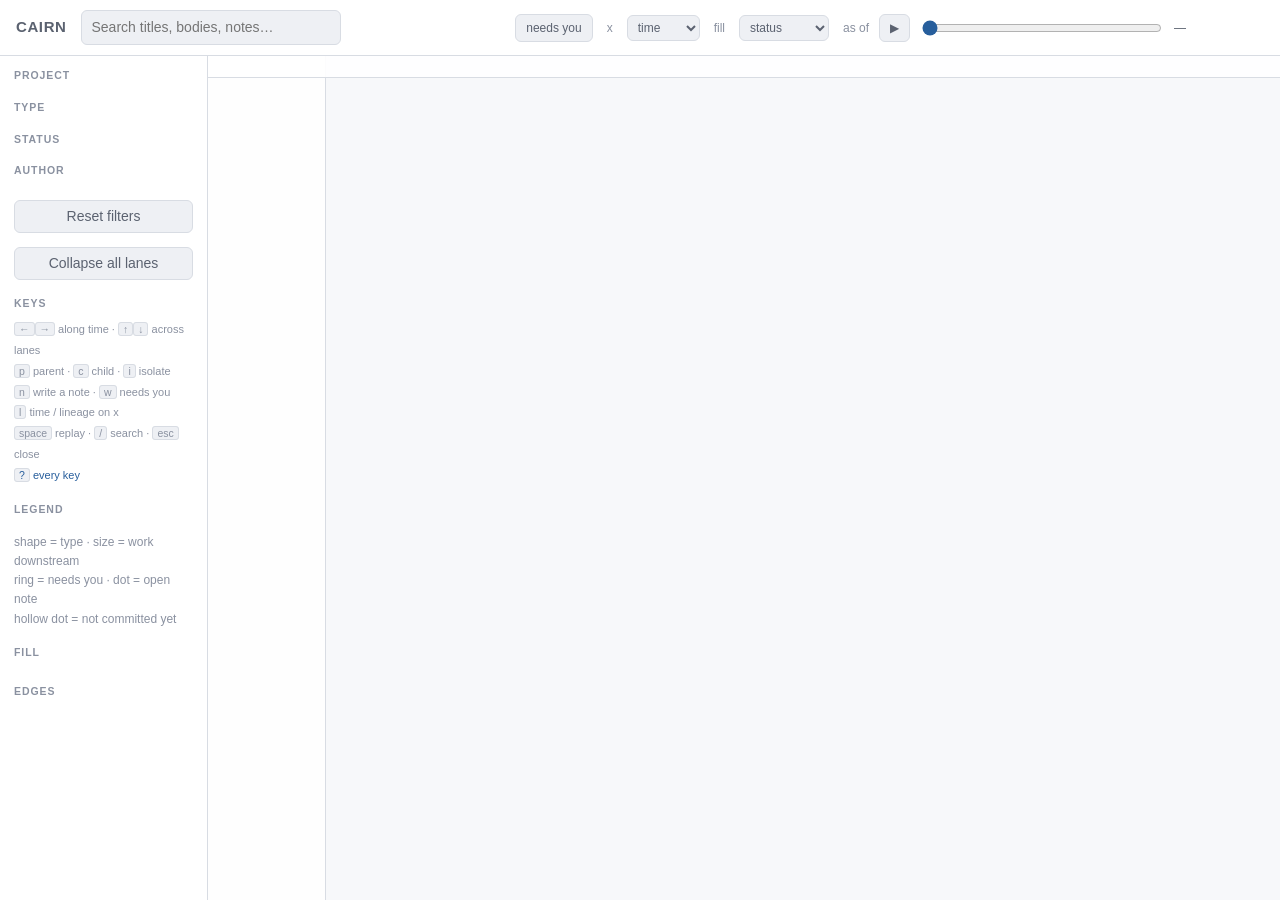
==== commit a5b7db83: "map: a lineage layout, rows as threads, wrapped labels, and two endings for a direction A collaborat" ====
--- a/scripts/graph_template.html
+++ b/scripts/graph_template.html
@@ -8,6 +8,9 @@
   :root {
     --bg: #14161a; --panel: #1c1f25; --panel-2: #23272f; --line: #2f343d;
     --ink: #e6e8ec; --ink-dim: #9aa1ad; --ink-faint: #6b7280;
+    /* Node labels: between --ink and --ink-dim. Dim was unreadable at the fit
+       the real graph lands on; full ink made 200 labels shout over the glyphs. */
+    --label: #c4c9d2;
     --good: #35a06a; --bad: #c0504a; --active: #3d86cc; --pending: #c99a2e; --idle: #6b7280;
     --accent: #7aa7d9;
     /* Relation hues sit off the status palette (green/red/blue/amber) on
@@ -38,6 +41,7 @@
     :root {
       --bg: #f7f8fa; --panel: #ffffff; --panel-2: #eef0f4; --line: #d8dce3;
       --ink: #1a1d22; --ink-dim: #5b6270; --ink-faint: #8a91a0;
+      --label: #3a414d;
       --accent: #275e9c;
       --rel-supports: #157f77; --rel-contradicts: #a83a70;
       --rel-supersedes: #6b4dbd; --rel-resolves: #1f7f8f;
@@ -159,7 +163,12 @@
   /* Typed relations. Colour carries the type and dash carries it again, so the
      map stays readable in greyscale and for colour-vision deficiency — status
      already owns colour on the glyphs, and edges must not compete with it. */
-  .edge.rel { stroke-width: 1.8; }
+  /* A typed relation spans months and lanes, and at the default fit the bows
+     were the most visible thing on the map while being the least local. Faint
+     until one of its ends is hovered or selected; the key keeps the full hue. */
+  .edge.rel { stroke-width: 1.8; opacity: .3; }
+  .edge.rel.lit, .edge.rel.hov { opacity: 1; }
+  .edge.hov { stroke-width: 2.2; }
   .edge.rel-supports    { stroke: var(--rel-supports); }
   .edge.rel-contradicts { stroke: var(--rel-contradicts); stroke-dasharray: 5 3; }
   .edge.rel-supersedes  { stroke: var(--rel-supersedes);  stroke-dasharray: 8 3 2 3; }
@@ -209,7 +218,7 @@
   .node { cursor: pointer; }
   .node .glyph { stroke: var(--bg); stroke-width: 1.5; }
   /* Clickable: the label is a bigger target than the glyph, and people aim at words. */
-  .node .label { fill: var(--ink-dim); font-size: 11px; }
+  .node .label { fill: var(--label); font-size: 12px; }
   .node.sel .glyph { stroke: var(--accent); stroke-width: 2.5; }
   .node.sel .label { fill: var(--ink); }
   .node.dim { opacity: .12; }
@@ -308,7 +317,7 @@
   }
   .hbtn:hover { color: var(--ink); }
   .hbtn.on { color: #fff; background: var(--accent); border-color: var(--accent); }
-  #colourBy {
+  #colourBy, #layoutBy {
     background: var(--panel-2); border: 1px solid var(--line); color: var(--ink-dim);
     border-radius: 6px; padding: 4px 6px; font: inherit; font-size: 12px; cursor: pointer;
   }
@@ -517,6 +526,11 @@
   <span class="grow"></span>
   <button id="needs" class="hbtn" title="Only what needs attention (w)">needs you</button>
   <button id="newNode" class="hbtn" title="Create a node — needs `cairn serve`" hidden>+ node</button>
+  <label class="muted" for="layoutBy">x</label>
+  <select id="layoutBy" title="What the horizontal axis means (l)">
+    <option value="time">time</option>
+    <option value="lineage">lineage</option>
+  </select>
   <label class="muted" for="colourBy">fill</label>
   <select id="colourBy" title="What the glyph colour means">
     <option value="status">status</option>
@@ -548,6 +562,7 @@
       <kbd>&uarr;</kbd><kbd>&darr;</kbd> across lanes<br>
       <kbd>p</kbd> parent · <kbd>c</kbd> child · <kbd>i</kbd> isolate<br>
       <kbd>n</kbd> write a note · <kbd>w</kbd> needs you<br>
+      <kbd>l</kbd> time / lineage on x<br>
       <kbd>space</kbd> replay · <kbd>/</kbd> search · <kbd>esc</kbd> close<br>
       <span class="more" data-help="1"><kbd>?</kbd> every key</span>
     </div>
@@ -604,6 +619,7 @@
   isolate: null,
   needs: false,
   colour: 'status',
+  layout: 'time',      // what x means: 'time' (created) or 'lineage' (hops from a root)
   collapsed: new Set(),
   creating: false,
   draft: null,
@@ -622,12 +638,14 @@
 const whoLabel = a => a === 'uncommitted' ? 'not committed' : a;
 
 /* ---------- status as of a date: this is the replay ---------- */
-const CLS = {
-  worked:'good', done:'good', accepted:'good', promoted:'good',
-  dead:'bad', killed:'bad', dropped:'bad', closed:'bad',
+// status -> colour class, from lib.STATUS_CLASS via the payload; the literal
+// is only for a page built before the table travelled.
+const CLS = DATA.statusClass || {
+  worked:'good', done:'good', accepted:'good', promoted:'good', answered:'good',
+  dead:'bad', killed:'bad', dropped:'bad', abandoned:'bad',
   running:'active', doing:'active', submitted:'active',
   open:'pending', todo:'pending', seed:'pending', planned:'pending',
-  parked:'idle',
+  parked:'idle', closed:'idle',
 };
 const cutoff = () => DATA.dates.length ? DATA.dates[state.t] : '9999-12-31';
 const isLive = () => !DATA.dates.length || state.t === DATA.dates.length - 1;
@@ -786,11 +804,98 @@
    and `fit()` has to choose between the strip and the bands. */
 let laneBottom = 0;
 
+/* ---------- what x means ----------
+   Two layouts, one active at a time. `time` is the one the builder computed:
+   x is the creation date, and the positions are in the payload. `lineage` is
+   computed here: x is how many hops a node is from a root, y packs each lane
+   as a tidy tree. It exists because the time layout has nothing to say about a
+   project planned in one sitting — every node created today lands on one x,
+   the lineage edges crumple into the glyphs, and the honest workaround people
+   reached for was editing `created`, which falsifies the one field the replay
+   trusts. Lineage needs no dates at all: a plan can be laid out before anyone
+   knows when anything will run, and the time view is still there for what
+   actually happened.
+
+   Everything downstream reads positions through X() and Y() and lanes through
+   `layoutNow`, so the two layouts differ only here. */
+const X_PAD = 150, ROW_H = 46;
+const COL_W = 250;      // a column: the glyph, a 30-char label line, and a gap
+
+const timeLayout = () => ({
+  pos: new Map(DATA.nodes.map(n => [n.id, { x: n.x, y: n.y }])),
+  lanes: DATA.lanes, width: DATA.width, height: DATA.height, ticks: DATA.ticks,
+});
+
+function lineageLayout() {
+  // Depth: longest path from a root, over every parent the graph knows,
+  // cross-project ones included — a child sits right of all its parents.
+  // Guarded against a cycle rather than trusting the validator ran.
+  const depth = new Map(), visiting = new Set();
+  const depthOf = id => {
+    if (depth.has(id)) return depth.get(id);
+    if (visiting.has(id)) return 0;
+    visiting.add(id);
+    let best = 0;
+    for (const p of byId.get(id).parents) if (byId.has(p)) best = Math.max(best, depthOf(p) + 1);
+    visiting.delete(id);
+    depth.set(id, best);
+    return best;
+  };
+  let deepest = 0;
+  for (const n of DATA.nodes) deepest = Math.max(deepest, depthOf(n.id));
+
+  const byCreated = (a, b) => a.created < b.created ? -1 : a.created > b.created ? 1 : a.id < b.id ? -1 : 1;
+  const pos = new Map(), lanes = [];
+  let cursor = DATA.lanes.length ? DATA.lanes[0].top + ROW_H / 2 : 60;
+  for (const lane of DATA.lanes) {
+    const members = DATA.nodes.filter(n => n.project === lane.project).sort(byCreated);
+    const inLane = new Set(members.map(n => n.id));
+    // Tidy tree: a node's first child continues its row, every later child
+    // opens a new row below the first child's whole subtree. Rows never
+    // collide, because the only nodes sharing a row are one chain of
+    // descent, and depth strictly increases along it.
+    const rows = new Map();
+    let nRows = 0;
+    const place = (n, row) => {
+      rows.set(n.id, row);
+      const kids = n.children.map(id => byId.get(id))
+        .filter(k => k && inLane.has(k.id) && !rows.has(k.id)).sort(byCreated);
+      kids.forEach((k, i) => { if (!rows.has(k.id)) place(k, i === 0 ? row : nRows++); });
+    };
+    for (const n of members) {
+      if (rows.has(n.id) || n.parents.some(p => inLane.has(p))) continue;   // not a lane root
+      place(n, nRows++);
+    }
+    for (const n of members) if (!rows.has(n.id)) place(n, nRows++);        // a cycle's leftovers
+    const laneTop = cursor;
+    for (const n of members) {
+      pos.set(n.id, { x: X_PAD + depthOf(n.id) * COL_W, y: laneTop + rows.get(n.id) * ROW_H });
+    }
+    const height = Math.max(nRows, 1) * ROW_H;
+    lanes.push({ project: lane.project, top: laneTop - ROW_H / 2, height, count: members.length });
+    cursor = laneTop + height + LANE_GAP;
+  }
+  const ticks = [];
+  for (let d = 0; d <= deepest; d++) {
+    ticks.push({ x: X_PAD + d * COL_W - R - 16, label: d === 0 ? 'roots' : `${d} hop${d > 1 ? 's' : ''}` });
+  }
+  return { pos, lanes, width: X_PAD * 2 + (deepest + 1) * COL_W, height: cursor + 60 - LANE_GAP, ticks };
+}
+
+//: The active layout. Rebuilt when `state.layout` changes, read everywhere else.
+let layoutNow = timeLayout();
+const relayout = () => { layoutNow = state.layout === 'lineage' ? lineageLayout() : timeLayout(); };
+
+/** A node's x. */
+const X = n => layoutNow.pos.get(n.id).x;
+/** A node's y before the lanes above it have had their say. */
+const baseY = n => layoutNow.pos.get(n.id).y;
+
 function laneGeometry(collapsedSet, hiddenSet = new Set()) {
   const out = new Map();
-  let cursor = DATA.lanes.length ? DATA.lanes[0].top : 0;
+  let cursor = layoutNow.lanes.length ? layoutNow.lanes[0].top : 0;
   let last = cursor;
-  for (const lane of DATA.lanes) {
+  for (const lane of layoutNow.lanes) {
     if (hiddenSet.has(lane.project)) {
       out.set(lane.project, { top: cursor, height: 0, dy: cursor - lane.top,
                               collapsed: false, hidden: true });
@@ -807,7 +912,7 @@
 }
 
 /** A node's y on screen, after the lanes above it have had their say. */
-const Y = n => n.y + (laneNow.get(n.project)?.dy || 0);
+const Y = n => baseY(n) + (laneNow.get(n.project)?.dy || 0);
 
 /** The row a collapsed lane's strip sits on. */
 const stripY = project => {
@@ -983,25 +1088,42 @@
 }
 
 function edgePath(a, b) {
-  const dx = Math.max(30, Math.abs(b.x - a.x) * 0.45);
+  const ax = X(a), bx = X(b);
+  const dx = Math.max(30, Math.abs(bx - ax) * 0.45);
   const ay = Y(a), by = Y(b);
-  return `M${a.x + radiusOf(a)},${ay} C${a.x + dx},${ay} ${b.x - dx},${by} ${b.x - radiusOf(b) - 3},${by}`;
+  return `M${ax + radiusOf(a)},${ay} C${ax + dx},${ay} ${bx - dx},${by} ${bx - radiusOf(b) - 3},${by}`;
 }
 
 /* A relation may run backwards in time (a later result contradicting an earlier
    one), so its curve bows instead of using the left-to-right lineage bezier —
    the shape alone says "this is not derivation". */
 function relPath(a, b) {
+  const ax = X(a), bx = X(b);
   const ay = Y(a), by = Y(b);
-  const mx = (a.x + b.x) / 2, my = (ay + by) / 2;
-  const bow = Math.max(26, Math.abs(b.x - a.x) * 0.14);
-  return `M${a.x},${ay} Q${mx},${my - bow} ${b.x},${by}`;
-}
+  const mx = (ax + bx) / 2, my = (ay + by) / 2;
+  const bow = Math.max(26, Math.abs(bx - ax) * 0.14);
+  return `M${ax},${ay} Q${mx},${my - bow} ${bx},${by}`;
+}
+
+/** The two node ids an edge joins, so a hover can light what touches it. */
+const ends = (a, b) => ` data-a="${esc(a.id)}" data-b="${esc(b.id)}"`;
 
 /* Unordered pair -> relation type. A pair joined by both lineage and a typed
    relation gets ONE arrow, styled by the relation: the typed edge is the more
    specific claim, and two arrows between the same two nodes just reads as noise. */
 const pairKey = (a, b) => [a, b].sort().join(' ');
+
+/* The label: the builder's wrapped lines, one <text> each. Two lines centre
+   on the glyph; one line sits on its midline. A page built before `lines`
+   travelled falls back to the single elided label. */
+const LINE_H = 13.5;
+function labelText(n, r) {
+  const lines = n.lines && n.lines.length ? n.lines : [n.label];
+  const top = lines.length === 1 ? 4 : 4 - (LINE_H * (lines.length - 1)) / 2;
+  return lines.map((line, i) =>
+    `<text class="label" x="${r + 7}" y="${(top + i * LINE_H).toFixed(1)}">${esc(line)}</text>`).join('');
+}
+const widest = n => Math.max(...(n.lines && n.lines.length ? n.lines : [n.label]).map(l => l.length));
 const typedPair = new Map();
 for (const n of (DATA.nodes || [])) {
   for (const r of (n.relations || [])) {
@@ -1035,7 +1157,7 @@
   const hiddenLanes = new Set(DATA.lanes.map(l => l.project).filter(p => !state.project.has(p)));
   laneNow = laneGeometry(folded, hiddenLanes);
 
-  const bottom = DATA.lanes.length ? laneBottom + 20 : DATA.height;
+  const bottom = DATA.lanes.length ? laneBottom + 20 : layoutNow.height;
 
   // Lane names and month labels are drawn in the gutter and the axis strip
   // (drawChrome), which stay put while the map pans; the canvas keeps the bands
@@ -1043,9 +1165,9 @@
   for (const lane of DATA.lanes) {
     const g = laneNow.get(lane.project);
     if (g.hidden) continue;
-    parts.push(`<rect class="lane-band" x="0" y="${g.top}" width="${DATA.width}" height="${g.height}"></rect>`);
-  }
-  for (const tick of DATA.ticks) {
+    parts.push(`<rect class="lane-band" x="0" y="${g.top}" width="${layoutNow.width}" height="${g.height}"></rect>`);
+  }
+  for (const tick of layoutNow.ticks) {
     parts.push(`<line class="tick-line" x1="${tick.x}" y1="30" x2="${tick.x}" y2="${bottom}"></line>`);
   }
   const sel = state.selected;
@@ -1066,7 +1188,7 @@
       const lit = sel && (n.id === sel || p === sel) ? ' lit' : '';
       const type = typedPair.get(pairKey(n.id, p));
       const typed = type ? ` rel rel-${type}` : '';
-      parts.push(`<path class="edge${typed}${lit}" d="${edgePath(byId.get(p), n)}"></path>`);
+      parts.push(`<path class="edge${typed}${lit}"${ends(byId.get(p), n)} d="${edgePath(byId.get(p), n)}"></path>`);
     }
   }
 
@@ -1078,7 +1200,7 @@
       if (n.parents.includes(r.id) || other.parents.includes(n.id)) continue;
       if (buried(n, other)) continue;
       const lit = sel && (n.id === sel || r.id === sel) ? ' lit' : '';
-      parts.push(`<path class="edge rel rel-${r.type}${lit}" d="${relPath(n, other)}"></path>`);
+      parts.push(`<path class="edge rel rel-${r.type}${lit}"${ends(n, other)} d="${relPath(n, other)}"></path>`);
     }
   }
 
@@ -1090,12 +1212,12 @@
   for (const [project, members] of inLane) {
     if (!laneNow.get(project)?.collapsed) continue;
     const y = stripY(project);
-    const xs = members.map(n => n.x);
+    const xs = members.map(X);
     parts.push(`<line class="strip-rule" x1="${Math.min(...xs)}" y1="${y}" x2="${Math.max(...xs)}" y2="${y}"></line>`);
     for (const n of members) {
       const cls = CLS[statusAt(n, when)] || 'idle';
       const paint = fillVar(n, when);
-      parts.push(`<rect class="strip-tick ${cls}" x="${n.x - 1.5}" y="${y - 7}" width="3" height="14" rx="1.5"` +
+      parts.push(`<rect class="strip-tick ${cls}" x="${X(n) - 1.5}" y="${y - 7}" width="3" height="14" rx="1.5"` +
         (paint ? ` style="fill:var(--${paint})"` : '') + `></rect>`);
     }
     const attn = members.filter(n => needsYou(n, when)).length;
@@ -1120,12 +1242,12 @@
     parts.push(
       `<g class="node ${cls}${dim}${on}${attn ? ' needs' : ''}"` +
       (paint ? ` style="fill:var(--${paint})"` : '') +
-      ` transform="translate(${n.x},${Y(n)})" data-id="${esc(n.id)}">` +
+      ` transform="translate(${X(n)},${Y(n)})" data-id="${esc(n.id)}">` +
       (attn ? `<circle class="ring" r="${r + 5}"></circle>` : '') +
       glyph(n.shape, r) +
       (noted ? `<circle class="flag" cx="${r - 3}" cy="${-r + 3}" r="3.4"></circle>` : '') +
       (isDraft(n) ? `<circle class="draft" cx="${r - 3}" cy="${r - 3}" r="3.2"></circle>` : '') +
-      `<text class="label" x="${r + 7}" y="4">${esc(n.label)}</text>` +
+      labelText(n, r) +
       `</g>`
     );
   }
@@ -1196,7 +1318,7 @@
       `title="${esc(lane.project)} — click to ${g.collapsed ? 'unfold' : 'fold'} the lane">` +
       `${g.collapsed ? '▸' : '▾'} ${esc(lane.project)}</div>`;
   }).join('');
-  axis.innerHTML = DATA.ticks.map((t, i) =>
+  axis.innerHTML = layoutNow.ticks.map((t, i) =>
     `<span class="gtick" data-tick="${i}">${esc(t.label)}</span>`).join('');
   positionChrome();
 }
@@ -1220,7 +1342,7 @@
     el.style.top = Math.round(y) + 'px';
   }
   for (const el of axis.querySelectorAll('.gtick')) {
-    const sx = DATA.ticks[+el.dataset.tick].x * scale + tx;
+    const sx = layoutNow.ticks[+el.dataset.tick].x * scale + tx;
     el.hidden = sx < gw - 2 || sx > W - 20;
     el.style.left = Math.round(sx + 4) + 'px';
   }
@@ -1303,7 +1425,11 @@
 function matchExcerpt(n, q, span = 60) {
   if (!q) return '';
   const text = readable(n);
-  const at = text.toLowerCase().indexOf(q);
+  const low = text.toLowerCase();
+  // The title is already the card's heading, so a hit in the body or a history
+  // note says more; the title's own hit is the fallback.
+  const afterTitle = low.indexOf(q, n.title.length);
+  const at = afterTitle > -1 ? afterTitle : low.indexOf(q);
   if (at < 0) return '';
   let start = Math.max(0, at - span), end = Math.min(text.length, at + q.length + span);
   // Snap to word edges so the excerpt does not open on half a word.
@@ -1879,6 +2005,7 @@
   const q = $('#search').value.trim();
   if (q && !(reveal && reveal.dropQuery)) p.set('q', q);
   if (state.colour !== 'status') p.set('colour', state.colour);
+  if (state.layout !== 'time') p.set('layout', state.layout);
   if (state.collapsed.size) p.set('folded', [...state.collapsed].join(','));
   if (!isLive()) p.set('since', DATA.dates[state.t]);
   if (state.needs) p.set('needs', '1');
@@ -2849,10 +2976,10 @@
     shown = shown.filter(n => keep.has(n.id));
   }
 
-  let x0 = 0, y0 = 0, x1 = DATA.width, y1 = DATA.height;
+  let x0 = 0, y0 = 0, x1 = layoutNow.width, y1 = layoutNow.height;
   if (shown.length) {
-    x0 = Math.min(...shown.map(n => n.x - radiusOf(n) - 10));
-    x1 = Math.max(...shown.map(n => n.x + radiusOf(n) + 12 + n.label.length * 5.9));
+    x0 = Math.min(...shown.map(n => X(n) - radiusOf(n) - 10));
+    x1 = Math.max(...shown.map(n => X(n) + radiusOf(n) + 12 + widest(n) * 6.4));
     y0 = Math.min(...shown.map(n => Y(n) - radiusOf(n) - 26));
     y1 = Math.max(...shown.map(n => Y(n) + radiusOf(n) + 14));
   }
@@ -2863,8 +2990,10 @@
   // Floor the auto-fit: past a point, shrinking to fit just makes the labels
   // illegible. Content wider than the viewport is a job for panning.
   scale = Math.max(0.5, Math.min(1, (freeW - 40) / w, (freeH - 40) / h));
-  // Centre the content in the free area rather than pinning it to a corner.
-  tx = gw + (freeW - w * scale) / 2 - x0 * scale;
+  // Centre the content in the free area rather than pinning it to a corner —
+  // unless it is wider than that even at the floor, when centring would push
+  // the oldest nodes under the gutter. Then it starts at the gutter's edge.
+  tx = w * scale > freeW ? gw + 12 - x0 * scale : gw + (freeW - w * scale) / 2 - x0 * scale;
   ty = AXIS_H + (freeH - h * scale) / 2 - y0 * scale;
   applyTransform();
 }
@@ -2878,7 +3007,7 @@
   if (!n || !visible(n) || laneNow.get(n.project)?.collapsed) return;
   const rect = svg.getBoundingClientRect();
   if (rect.width < 120 || rect.height < 120) return;
-  const sx = n.x * scale + tx, sy = Y(n) * scale + ty, m = 40;
+  const sx = X(n) * scale + tx, sy = Y(n) * scale + ty, m = 40;
   if (sx < gutterW() + m || sx > rect.width - m || sy < AXIS_H + m || sy > rect.height - m) centerOn(id);
 }
 
@@ -2888,7 +3017,7 @@
   if (!n) return;
   const rect = svg.getBoundingClientRect(), gw = gutterW();
   scale = Math.max(scale, 0.85);
-  tx = gw + (rect.width - gw) / 2 - n.x * scale;
+  tx = gw + (rect.width - gw) / 2 - X(n) * scale;
   ty = AXIS_H + (rect.height - AXIS_H) / 2 - Y(n) * scale;
   applyTransform();
 }
@@ -3164,6 +3293,20 @@
   document.body.dataset.colour = state.colour;
   draw();
 });
+
+/** Switch what x means. Refits, because the two canvases are different sizes
+    and a pan that framed June frames nothing in a column of hops. */
+function setLayout(layout) {
+  state.layout = layout === 'lineage' ? 'lineage' : 'time';
+  $('#layoutBy').value = state.layout;
+  relayout();
+  const p = new URLSearchParams(location.search);
+  if (state.layout === 'time') p.delete('layout'); else p.set('layout', state.layout);
+  history.replaceState(history.state, '', location.pathname + (p.toString() ? '?' + p : '') + location.hash);
+  draw();
+  fit();
+}
+$('#layoutBy').addEventListener('change', e => setLayout(e.target.value));
 
 /* ---------- hover card ---------- */
 const hover = $('#hover');
@@ -3206,11 +3349,19 @@
 svg.addEventListener('pointermove', e => {
   if (dragging) { hover.hidden = true; hoverId = null; return; }
   const g = e.target.closest('.node');
-  if (!g) { hover.hidden = true; hoverId = null; return; }
-  if (g.dataset.id !== hoverId) { hoverId = g.dataset.id; showHover(g, e.clientX, e.clientY); }
+  if (!g) { hover.hidden = true; hoverId = null; lightEdges(null); return; }
+  if (g.dataset.id !== hoverId) { hoverId = g.dataset.id; showHover(g, e.clientX, e.clientY); lightEdges(hoverId); }
   else { hover.style.left = Math.max(6, e.clientX + 16) + 'px'; }
 });
-svg.addEventListener('pointerleave', () => { hover.hidden = true; hoverId = null; });
+svg.addEventListener('pointerleave', () => { hover.hidden = true; hoverId = null; lightEdges(null); });
+
+/** Full strength for every edge touching `id`; relations are faint otherwise. */
+function lightEdges(id) {
+  for (const el of view.querySelectorAll('.edge.hov')) el.classList.remove('hov');
+  if (!id) return;
+  const sel = `.edge[data-a="${CSS.escape(id)}"], .edge[data-b="${CSS.escape(id)}"]`;
+  for (const el of view.querySelectorAll(sel)) el.classList.add('hov');
+}
 /* ---------- the needs-you lens ---------- */
 const needsBtn = $('#needs');
 function setNeeds(on) {
@@ -3277,17 +3428,17 @@
   if (dx) {
     // Along time, within this lane. Ties broken by y so two nodes created the
     // same day in the same project are still both reachable.
-    pool = shown.filter(n => n.y === cur.y && (dx > 0 ? n.x > cur.x : n.x < cur.x));
-    pool.sort((a, b) => dx > 0 ? a.x - b.x : b.x - a.x);
+    pool = shown.filter(n => baseY(n) === baseY(cur) && (dx > 0 ? X(n) > X(cur) : X(n) < X(cur)));
+    pool.sort((a, b) => dx > 0 ? X(a) - X(b) : X(b) - X(a));
   } else {
     // Across lanes: the nearest node in the next lane, measured on x, so
     // stepping down a column stays roughly on the same date.
-    const lanes = [...new Set(shown.map(n => n.y))].sort((a, b) => a - b);
-    const next = lanes.filter(y => dy > 0 ? y > cur.y : y < cur.y);
+    const lanes = [...new Set(shown.map(baseY))].sort((a, b) => a - b);
+    const next = lanes.filter(y => dy > 0 ? y > baseY(cur) : y < baseY(cur));
     if (!next.length) return;
     const target = dy > 0 ? next[0] : next[next.length - 1];
-    pool = shown.filter(n => n.y === target);
-    pool.sort((a, b) => Math.abs(a.x - cur.x) - Math.abs(b.x - cur.x));
+    pool = shown.filter(n => baseY(n) === target);
+    pool.sort((a, b) => Math.abs(X(a) - X(cur)) - Math.abs(X(b) - X(cur)));
   }
   if (pool.length) open(pool[0].id);           // open() pans only if it must
 }
@@ -3310,6 +3461,7 @@
     ['<kbd>i</kbd>', 'isolate the open node’s lineage (again to show all)'],
     ['<kbd>n</kbd>', 'write a note on the open node'],
     ['<kbd>w</kbd>', 'the needs-you lens'],
+    ['<kbd>l</kbd>', 'x is time / x is hops from a root'],
     ['<kbd>space</kbd>', 'play / pause the replay'],
     ['<kbd>/</kbd>', 'search'],
   ];
@@ -3355,6 +3507,7 @@
   if (e.key === '/') { e.preventDefault(); return $('#search').focus(); }
   if (e.key === ' ') { e.preventDefault(); return togglePlay(); }
   if (e.key === 'w') { e.preventDefault(); return setNeeds(!state.needs); }
+  if (e.key === 'l') { e.preventDefault(); return setLayout(state.layout === 'time' ? 'lineage' : 'time'); }
   if (e.key === 'k' && chat.enabled) { e.preventDefault(); return toggleChat(); }
   if (e.key === 'n') {
     if (!state.selected) return;
@@ -3379,8 +3532,8 @@
 
 /* URL: #node-id selects, ?since=YYYY-MM-DD or ?t= rewinds, ?project=a,b filters
    (type/status/author too), ?q= searches, ?colour= fills, ?folded= folds,
-   ?needs=1, ?iso=<id> isolates, ?tx&ty&scale pan — the last three written by a
-   write's reload, so the view survives it. */
+   ?needs=1, ?iso=<id> isolates, ?layout=lineage puts hops on x, ?tx&ty&scale
+   pan — the last three written by a write's reload, so the view survives it. */
 let savedView = null;
 (function initFromUrl() {
   const params = new URLSearchParams(location.search);
@@ -3401,6 +3554,11 @@
     $('#colourBy').value = colour;
   }
   document.body.dataset.colour = state.colour;
+  if (params.get('layout') === 'lineage') {
+    state.layout = 'lineage';
+    $('#layoutBy').value = 'lineage';
+    relayout();
+  }
   // ?project=a,b (and type/status/author the same way): exactly these are shown.
   // One value is the old ?project=polyid, unchanged.
   for (const key of FILTER_KEYS) {
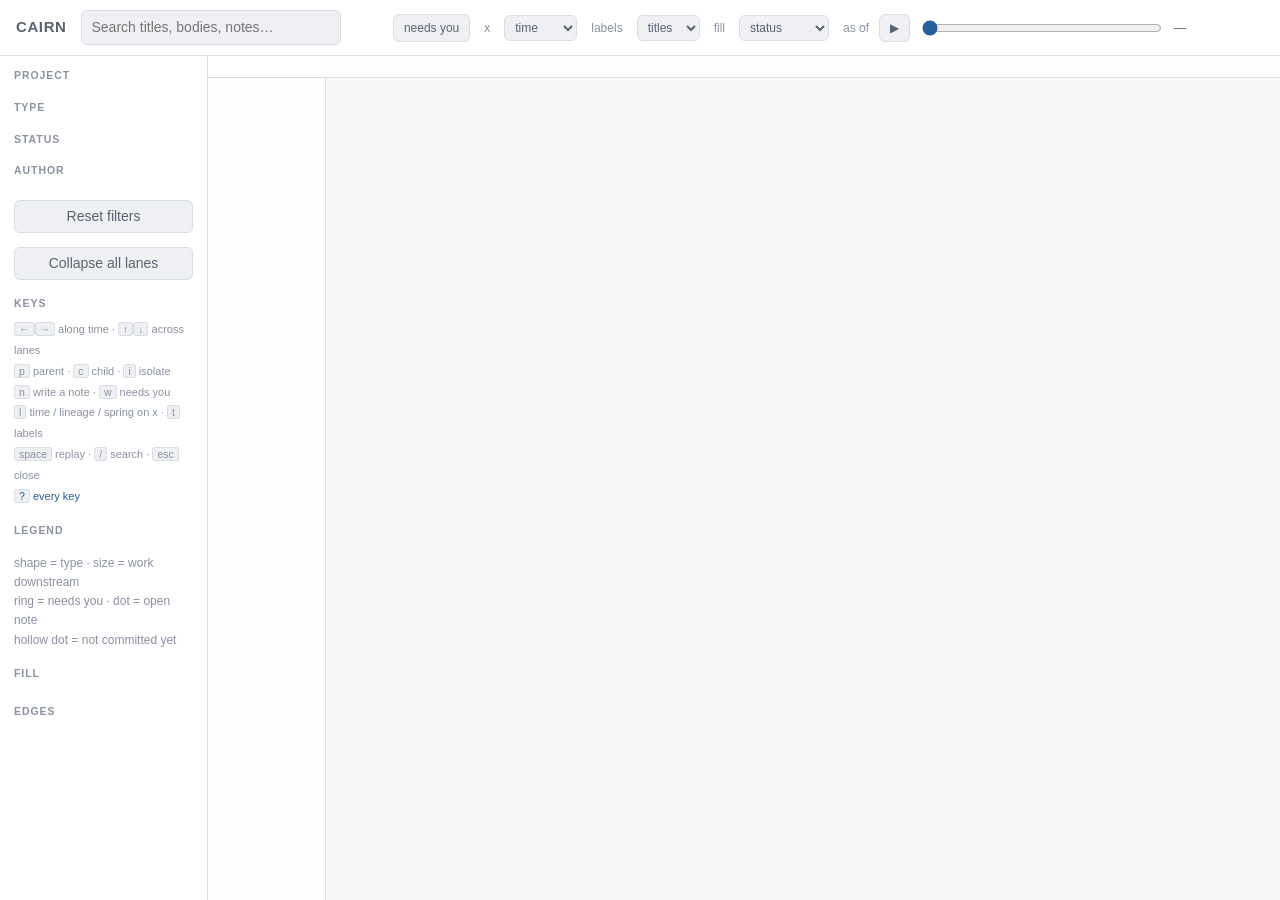
==== commit 1b648a06: "map: a spring layout, and labels as titles, slugs or none Two more views on the same positions machi" ====
--- a/scripts/graph_template.html
+++ b/scripts/graph_template.html
@@ -317,7 +317,7 @@
   }
   .hbtn:hover { color: var(--ink); }
   .hbtn.on { color: #fff; background: var(--accent); border-color: var(--accent); }
-  #colourBy, #layoutBy {
+  #colourBy, #layoutBy, #labelsBy {
     background: var(--panel-2); border: 1px solid var(--line); color: var(--ink-dim);
     border-radius: 6px; padding: 4px 6px; font: inherit; font-size: 12px; cursor: pointer;
   }
@@ -530,6 +530,13 @@
   <select id="layoutBy" title="What the horizontal axis means (l)">
     <option value="time">time</option>
     <option value="lineage">lineage</option>
+    <option value="spring">spring</option>
+  </select>
+  <label class="muted" for="labelsBy">labels</label>
+  <select id="labelsBy" title="What the glyph is labelled with (t)">
+    <option value="full">titles</option>
+    <option value="short">slugs</option>
+    <option value="none">none</option>
   </select>
   <label class="muted" for="colourBy">fill</label>
   <select id="colourBy" title="What the glyph colour means">
@@ -562,7 +569,7 @@
       <kbd>&uarr;</kbd><kbd>&darr;</kbd> across lanes<br>
       <kbd>p</kbd> parent · <kbd>c</kbd> child · <kbd>i</kbd> isolate<br>
       <kbd>n</kbd> write a note · <kbd>w</kbd> needs you<br>
-      <kbd>l</kbd> time / lineage on x<br>
+      <kbd>l</kbd> time / lineage / spring on x · <kbd>t</kbd> labels<br>
       <kbd>space</kbd> replay · <kbd>/</kbd> search · <kbd>esc</kbd> close<br>
       <span class="more" data-help="1"><kbd>?</kbd> every key</span>
     </div>
@@ -619,7 +626,8 @@
   isolate: null,
   needs: false,
   colour: 'status',
-  layout: 'time',      // what x means: 'time' (created) or 'lineage' (hops from a root)
+  layout: 'time',      // what x means: 'time' (created), 'lineage' or 'spring' (hops from a root)
+  labels: 'full',      // what a glyph is labelled with: 'full' title, 'short' slug, 'none'
   collapsed: new Set(),
   creating: false,
   draft: null,
@@ -819,14 +827,61 @@
    Everything downstream reads positions through X() and Y() and lanes through
    `layoutNow`, so the two layouts differ only here. */
 const X_PAD = 150, ROW_H = 46;
-const COL_W = 250;      // a column: the glyph, a 30-char label line, and a gap
+/** A column's width: the glyph, the widest label the current mode draws, a gap. */
+const colW = () => state.labels === 'none' ? 72 : state.labels === 'short' ? 170 : 250;
 
 const timeLayout = () => ({
   pos: new Map(DATA.nodes.map(n => [n.id, { x: n.x, y: n.y }])),
   lanes: DATA.lanes, width: DATA.width, height: DATA.height, ticks: DATA.ticks,
 });
 
-function lineageLayout() {
+/* ---------- springs ----------
+   The tidy tree orders a node's children by creation date and gives each later
+   child a fresh row below its elder's whole subtree, which is honest and
+   sometimes tall: a hub with eight children spreads over eight rows and the
+   edges to the far ones cross everything between. `spring` keeps x as hops and
+   lets y settle instead — every lineage edge inside the lane pulls its two ends
+   toward one row, and nodes sharing a column keep ROW_H apart. Nothing else:
+   no gravity, no charge, so a lane only ever gets as tall as its collisions
+   make it, and a chain with nothing to fight relaxes to a straight line. 240
+   sweeps is past convergence for a few hundred nodes and runs in milliseconds.
+
+   The time axis is untouched by all of this. The README is right that a force
+   layout throws the time axis away, which is why this one is confined to the
+   view that never had it. */
+function relaxLane(members, inLane, depthOf, start) {
+  const y = new Map(start);
+  const edges = [];
+  for (const n of members) for (const p of n.parents) if (inLane.has(p)) edges.push([p, n.id]);
+  const cols = new Map();
+  for (const n of members) {
+    const d = depthOf(n.id);
+    if (!cols.has(d)) cols.set(d, []);
+    cols.get(d).push(n.id);
+  }
+  for (let sweep = 0; sweep < 240; sweep++) {
+    for (const [a, b] of edges) {
+      const f = (y.get(b) - y.get(a)) * 0.08;
+      y.set(a, y.get(a) + f);
+      y.set(b, y.get(b) - f);
+    }
+    for (const ids of cols.values()) {
+      ids.sort((p, q) => y.get(p) - y.get(q));
+      for (let i = 1; i < ids.length; i++) {
+        const gap = y.get(ids[i]) - y.get(ids[i - 1]);
+        if (gap < ROW_H) {
+          const push = (ROW_H - gap) / 2;
+          y.set(ids[i - 1], y.get(ids[i - 1]) - push);
+          y.set(ids[i], y.get(ids[i]) + push);
+        }
+      }
+    }
+  }
+  return y;
+}
+
+function lineageLayout(relax = false) {
+  const COL_W = colW();
   // Depth: longest path from a root, over every parent the graph knows,
   // cross-project ones included — a child sits right of all its parents.
   // Guarded against a cycle rather than trusting the validator ran.
@@ -867,24 +922,34 @@
       place(n, nRows++);
     }
     for (const n of members) if (!rows.has(n.id)) place(n, nRows++);        // a cycle's leftovers
+    let ys = new Map(members.map(n => [n.id, rows.get(n.id) * ROW_H]));
+    if (relax && members.length > 1) ys = relaxLane(members, inLane, depthOf, ys);
+    const low = members.length ? Math.min(...ys.values()) : 0;
+    const high = members.length ? Math.max(...ys.values()) : 0;
     const laneTop = cursor;
     for (const n of members) {
-      pos.set(n.id, { x: X_PAD + depthOf(n.id) * COL_W, y: laneTop + rows.get(n.id) * ROW_H });
+      pos.set(n.id, { x: X_PAD + depthOf(n.id) * COL_W, y: laneTop + ys.get(n.id) - low });
     }
-    const height = Math.max(nRows, 1) * ROW_H;
+    const height = Math.max(high - low, 0) + ROW_H;
     lanes.push({ project: lane.project, top: laneTop - ROW_H / 2, height, count: members.length });
     cursor = laneTop + height + LANE_GAP;
   }
   const ticks = [];
   for (let d = 0; d <= deepest; d++) {
-    ticks.push({ x: X_PAD + d * COL_W - R - 16, label: d === 0 ? 'roots' : `${d} hop${d > 1 ? 's' : ''}` });
+    // Narrow columns (labels off) get bare numbers, or the tick labels collide.
+    const label = d === 0 ? 'roots' : COL_W < 100 ? `${d}` : `${d} hop${d > 1 ? 's' : ''}`;
+    ticks.push({ x: X_PAD + d * COL_W - R - 16, label });
   }
   return { pos, lanes, width: X_PAD * 2 + (deepest + 1) * COL_W, height: cursor + 60 - LANE_GAP, ticks };
 }
 
 //: The active layout. Rebuilt when `state.layout` changes, read everywhere else.
 let layoutNow = timeLayout();
-const relayout = () => { layoutNow = state.layout === 'lineage' ? lineageLayout() : timeLayout(); };
+const relayout = () => {
+  layoutNow = state.layout === 'lineage' ? lineageLayout(false)
+            : state.layout === 'spring' ? lineageLayout(true)
+            : timeLayout();
+};
 
 /** A node's x. */
 const X = n => layoutNow.pos.get(n.id).x;
@@ -1117,13 +1182,33 @@
    on the glyph; one line sits on its midline. A page built before `lines`
    travelled falls back to the single elided label. */
 const LINE_H = 13.5;
+
+/* The slug is a short handle somebody already chose for this node — the id
+   minus its date and, when it leads, its project key. It is the one- or
+   two-word label the map can offer without a field nobody would fill in. */
+const slugOf = n => {
+  let slug = n.id.replace(/^\d{4}-\d{2}-\d{2}-/, '');
+  if (n.project && slug.startsWith(n.project + '-')) slug = slug.slice(n.project.length + 1);
+  return slug.replace(/-/g, ' ');
+};
+
+/** The lines drawn beside a glyph under the current label mode. The open
+    node always gets its title, whatever the mode. */
+function labelLines(n) {
+  if (n.id !== state.selected) {
+    if (state.labels === 'none') return [];
+    if (state.labels === 'short') return [slugOf(n)];
+  }
+  return n.lines && n.lines.length ? n.lines : [n.label];
+}
+
 function labelText(n, r) {
-  const lines = n.lines && n.lines.length ? n.lines : [n.label];
+  const lines = labelLines(n);
   const top = lines.length === 1 ? 4 : 4 - (LINE_H * (lines.length - 1)) / 2;
   return lines.map((line, i) =>
     `<text class="label" x="${r + 7}" y="${(top + i * LINE_H).toFixed(1)}">${esc(line)}</text>`).join('');
 }
-const widest = n => Math.max(...(n.lines && n.lines.length ? n.lines : [n.label]).map(l => l.length));
+const widest = n => Math.max(0, ...labelLines(n).map(l => l.length));
 const typedPair = new Map();
 for (const n of (DATA.nodes || [])) {
   for (const r of (n.relations || [])) {
@@ -2006,6 +2091,7 @@
   if (q && !(reveal && reveal.dropQuery)) p.set('q', q);
   if (state.colour !== 'status') p.set('colour', state.colour);
   if (state.layout !== 'time') p.set('layout', state.layout);
+  if (state.labels !== 'full') p.set('labels', state.labels);
   if (state.collapsed.size) p.set('folded', [...state.collapsed].join(','));
   if (!isLive()) p.set('since', DATA.dates[state.t]);
   if (state.needs) p.set('needs', '1');
@@ -3296,17 +3382,35 @@
 
 /** Switch what x means. Refits, because the two canvases are different sizes
     and a pan that framed June frames nothing in a column of hops. */
+const LAYOUTS = ['time', 'lineage', 'spring'];
+const LABEL_MODES = ['full', 'short', 'none'];
+
+/** One view setting into the URL, dropped when it is the default. */
+function urlSet(key, value, dflt) {
+  const p = new URLSearchParams(location.search);
+  if (value === dflt) p.delete(key); else p.set(key, value);
+  history.replaceState(history.state, '', location.pathname + (p.toString() ? '?' + p : '') + location.hash);
+}
+
 function setLayout(layout) {
-  state.layout = layout === 'lineage' ? 'lineage' : 'time';
+  state.layout = LAYOUTS.includes(layout) ? layout : 'time';
   $('#layoutBy').value = state.layout;
   relayout();
-  const p = new URLSearchParams(location.search);
-  if (state.layout === 'time') p.delete('layout'); else p.set('layout', state.layout);
-  history.replaceState(history.state, '', location.pathname + (p.toString() ? '?' + p : '') + location.hash);
+  urlSet('layout', state.layout, 'time');
   draw();
   fit();
 }
 $('#layoutBy').addEventListener('change', e => setLayout(e.target.value));
+
+/** Switch what a glyph is labelled with. The hop layouts size their columns
+    to the label, so they are recomputed and refitted; time keeps its canvas. */
+function setLabels(mode) {
+  state.labels = LABEL_MODES.includes(mode) ? mode : 'full';
+  $('#labelsBy').value = state.labels;
+  urlSet('labels', state.labels, 'full');
+  if (state.layout !== 'time') { relayout(); draw(); fit(); } else draw();
+}
+$('#labelsBy').addEventListener('change', e => setLabels(e.target.value));
 
 /* ---------- hover card ---------- */
 const hover = $('#hover');
@@ -3428,13 +3532,14 @@
   if (dx) {
     // Along time, within this lane. Ties broken by y so two nodes created the
     // same day in the same project are still both reachable.
-    pool = shown.filter(n => baseY(n) === baseY(cur) && (dx > 0 ? X(n) > X(cur) : X(n) < X(cur)));
+    // "Same row" within half a row: the spring layout leaves y continuous.
+    pool = shown.filter(n => Math.abs(baseY(n) - baseY(cur)) < ROW_H / 2 && (dx > 0 ? X(n) > X(cur) : X(n) < X(cur)));
     pool.sort((a, b) => dx > 0 ? X(a) - X(b) : X(b) - X(a));
   } else {
     // Across lanes: the nearest node in the next lane, measured on x, so
     // stepping down a column stays roughly on the same date.
     const lanes = [...new Set(shown.map(baseY))].sort((a, b) => a - b);
-    const next = lanes.filter(y => dy > 0 ? y > baseY(cur) : y < baseY(cur));
+    const next = lanes.filter(y => dy > 0 ? y > baseY(cur) + ROW_H / 2 : y < baseY(cur) - ROW_H / 2);
     if (!next.length) return;
     const target = dy > 0 ? next[0] : next[next.length - 1];
     pool = shown.filter(n => baseY(n) === target);
@@ -3461,7 +3566,8 @@
     ['<kbd>i</kbd>', 'isolate the open node’s lineage (again to show all)'],
     ['<kbd>n</kbd>', 'write a note on the open node'],
     ['<kbd>w</kbd>', 'the needs-you lens'],
-    ['<kbd>l</kbd>', 'x is time / x is hops from a root'],
+    ['<kbd>l</kbd>', 'x is time / hops from a root / hops with y relaxed by springs'],
+    ['<kbd>t</kbd>', 'labels: titles / slugs / none'],
     ['<kbd>space</kbd>', 'play / pause the replay'],
     ['<kbd>/</kbd>', 'search'],
   ];
@@ -3507,7 +3613,8 @@
   if (e.key === '/') { e.preventDefault(); return $('#search').focus(); }
   if (e.key === ' ') { e.preventDefault(); return togglePlay(); }
   if (e.key === 'w') { e.preventDefault(); return setNeeds(!state.needs); }
-  if (e.key === 'l') { e.preventDefault(); return setLayout(state.layout === 'time' ? 'lineage' : 'time'); }
+  if (e.key === 'l') { e.preventDefault(); return setLayout(LAYOUTS[(LAYOUTS.indexOf(state.layout) + 1) % LAYOUTS.length]); }
+  if (e.key === 't') { e.preventDefault(); return setLabels(LABEL_MODES[(LABEL_MODES.indexOf(state.labels) + 1) % LABEL_MODES.length]); }
   if (e.key === 'k' && chat.enabled) { e.preventDefault(); return toggleChat(); }
   if (e.key === 'n') {
     if (!state.selected) return;
@@ -3532,8 +3639,9 @@
 
 /* URL: #node-id selects, ?since=YYYY-MM-DD or ?t= rewinds, ?project=a,b filters
    (type/status/author too), ?q= searches, ?colour= fills, ?folded= folds,
-   ?needs=1, ?iso=<id> isolates, ?layout=lineage puts hops on x, ?tx&ty&scale
-   pan — the last three written by a write's reload, so the view survives it. */
+   ?needs=1, ?iso=<id> isolates, ?layout=lineage|spring puts hops on x,
+   ?labels=short|none changes what a glyph is labelled with, ?tx&ty&scale pan —
+   the last three written by a write's reload, so the view survives it. */
 let savedView = null;
 (function initFromUrl() {
   const params = new URLSearchParams(location.search);
@@ -3554,11 +3662,15 @@
     $('#colourBy').value = colour;
   }
   document.body.dataset.colour = state.colour;
-  if (params.get('layout') === 'lineage') {
-    state.layout = 'lineage';
-    $('#layoutBy').value = 'lineage';
-    relayout();
-  }
+  if (LABEL_MODES.includes(params.get('labels'))) {
+    state.labels = params.get('labels');
+    $('#labelsBy').value = state.labels;
+  }
+  if (LAYOUTS.includes(params.get('layout'))) {
+    state.layout = params.get('layout');
+    $('#layoutBy').value = state.layout;
+  }
+  relayout();
   // ?project=a,b (and type/status/author the same way): exactly these are shown.
   // One value is the old ?project=polyid, unchanged.
   for (const key of FILTER_KEYS) {
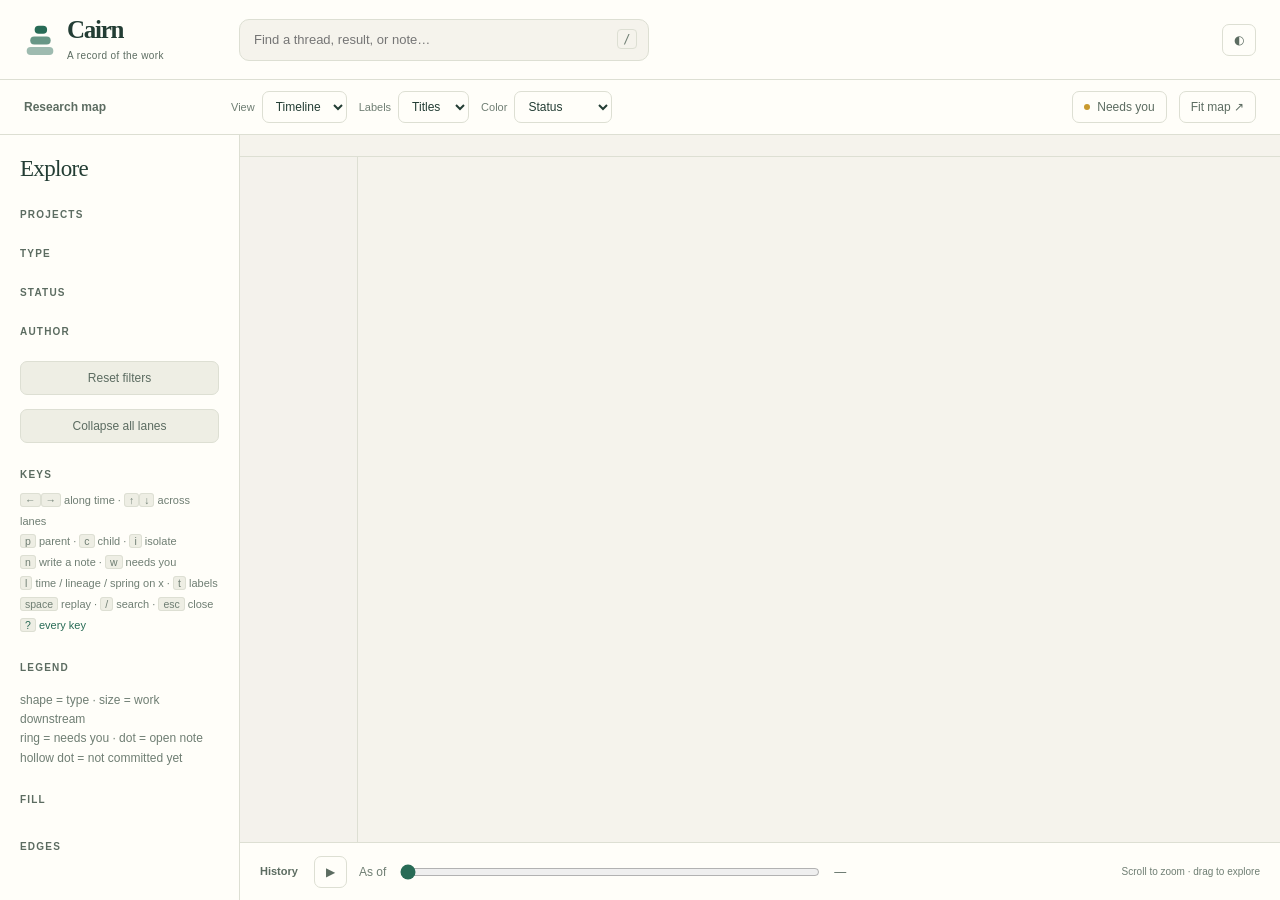
==== commit 43e4d8b0: "Polish Cairn map layout, themes, and mobile navigation" ====
--- a/scripts/graph_template.html
+++ b/scripts/graph_template.html
@@ -4,15 +4,18 @@
 <meta charset="utf-8">
 <meta name="viewport" content="width=device-width, initial-scale=1">
 <title>Cairn</title>
+<script>
+try { const theme = localStorage.getItem('cairn-theme'); if (theme === 'light' || theme === 'dark') document.documentElement.dataset.theme = theme; } catch (_) {}
+</script>
 <style>
   :root {
-    --bg: #14161a; --panel: #1c1f25; --panel-2: #23272f; --line: #2f343d;
-    --ink: #e6e8ec; --ink-dim: #9aa1ad; --ink-faint: #6b7280;
+    --bg: #141d1c; --panel: #1b2725; --panel-2: #24332f; --line: #354640;
+    --ink: #e9ede5; --ink-dim: #b0bdb5; --ink-faint: #8d9e94;
     /* Node labels: between --ink and --ink-dim. Dim was unreadable at the fit
        the real graph lands on; full ink made 200 labels shout over the glyphs. */
-    --label: #c4c9d2;
+    --label: #c7d3ca;
     --good: #35a06a; --bad: #c0504a; --active: #3d86cc; --pending: #c99a2e; --idle: #6b7280;
-    --accent: #7aa7d9;
+    --accent: #8fcbbb; --accent-contrast: #142520;
     /* Relation hues sit off the status palette (green/red/blue/amber) on
        purpose, so a typed edge never reads as a status. */
     --rel-supports: #2aa198; --rel-contradicts: #cc5490;
@@ -38,17 +41,30 @@
     --who-1: #3987e5; --who-2: #d95926; --who-3: #199e70; --who-other: #6b7280;
   }
   @media (prefers-color-scheme: light) {
-    :root {
-      --bg: #f7f8fa; --panel: #ffffff; --panel-2: #eef0f4; --line: #d8dce3;
-      --ink: #1a1d22; --ink-dim: #5b6270; --ink-faint: #8a91a0;
-      --label: #3a414d;
-      --accent: #275e9c;
+    :root:not([data-theme="dark"]) {
+      --bg: #f5f3ec; --panel: #fffef9; --panel-2: #eeeee4; --line: #dddfd3;
+      --ink: #233d34; --ink-dim: #5c6c61; --ink-faint: #6f7e73;
+      --label: #425b4f;
+      --accent: #286b56; --accent-contrast: #ffffff;
       --rel-supports: #157f77; --rel-contradicts: #a83a70;
       --rel-supersedes: #6b4dbd; --rel-resolves: #1f7f8f;
       --age-1: #6da7ec; --age-2: #3987e5; --age-3: #256abf; --age-4: #184f95; --age-5: #0d366b;
       --who-1: #2a78d6; --who-2: #eb6834; --who-3: #1baf7a;
     }
   }
+  :root[data-theme="light"] {
+      --bg: #f5f3ec; --panel: #fffef9; --panel-2: #eeeee4; --line: #dddfd3;
+      --ink: #233d34; --ink-dim: #5c6c61; --ink-faint: #6f7e73;
+      --label: #425b4f;
+      --accent: #286b56; --accent-contrast: #ffffff;
+      --rel-supports: #157f77; --rel-contradicts: #a83a70;
+      --rel-supersedes: #6b4dbd; --rel-resolves: #1f7f8f;
+      --age-1: #6da7ec; --age-2: #3987e5; --age-3: #256abf; --age-4: #184f95; --age-5: #0d366b;
+      --who-1: #2a78d6; --who-2: #eb6834; --who-3: #1baf7a;
+  }
+  :root { color-scheme: dark; --serif: "Iowan Old Style", Charter, Georgia, serif; }
+  :root[data-theme="light"] { color-scheme: light; }
+  @media (prefers-color-scheme: light) { :root:not([data-theme="dark"]) { color-scheme: light; } }
   * { box-sizing: border-box; }
   html, body { height: 100%; margin: 0; }
   body {
@@ -270,7 +286,7 @@
      it is a thumbnail, and the node body carries the numbers. */
   .fig a { display: block; }
   .fig img {
-    display: block; width: 100%; height: auto; border-radius: 6px;
+    display: block; width: auto; max-width: 100%; margin: 0 auto; height: auto; border-radius: 6px;
     background: var(--panel-2); border: 1px solid var(--line);
   }
   /* An artifact is an address, and the two halves answer different questions:
@@ -514,49 +530,137 @@
   }
   .empty { padding: 60px; text-align: center; color: var(--ink-faint); }
   .empty code { background: var(--panel-2); padding: 2px 6px; border-radius: 4px; }
+
+  /* A quiet field notebook around the map. Graph encodings remain unchanged. */
+  .masthead { gap: 20px; padding: 16px 24px; min-height: 80px; }
+  .identity { display: flex; align-items: center; gap: 11px; min-width: 195px; }
+  .cairn-mark { width: 32px; height: 38px; fill: var(--accent); flex: none; cursor: default; }
+  .cairn-mark rect:first-child { opacity: .45; }
+  .cairn-mark rect:nth-child(2) { opacity: .7; }
+  header h1 { font: 600 25px/1.1 var(--serif); letter-spacing: -.05em; text-transform: none; color: var(--ink); }
+  .brand-caption { display: block; font-size: 10px; letter-spacing: .04em; color: var(--ink-dim); margin-top: 4px; }
+  .search-wrap { position: relative; width: clamp(200px, 32vw, 450px); }
+  #search { width: 100%; height: 42px; background: var(--bg); border-radius: 10px; padding: 9px 36px 9px 14px; font-size: 13px; }
+  .search-wrap kbd { position: absolute; right: 12px; top: 10px; color: var(--ink-faint); font-size: 12px; border: 1px solid var(--line); border-radius: 4px; padding: 0 5px; }
+  #count { white-space: nowrap; font-variant-numeric: tabular-nums; }
+  .viewbar { display: flex; align-items: center; gap: 12px; flex: none; padding: 11px 24px; background: var(--panel); border-bottom: 1px solid var(--line); }
+  .view-title { width: 195px; flex: none; font-size: 12px; font-weight: 650; color: var(--ink-dim); }
+  .toolbar-group { display: flex; align-items: center; gap: 7px; }
+  .toolbar-group label { font-size: 11px; color: var(--ink-faint); }
+  #colourBy, #layoutBy, #labelsBy { min-height: 32px; padding: 5px 9px; border-radius: 7px; background: var(--panel); color: var(--ink); }
+  .hbtn, #isolateOff { min-height: 32px; padding: 5px 11px; border-radius: 7px; background: var(--panel); white-space: nowrap; }
+  .hbtn:hover, #isolateOff:hover { background: var(--panel-2); border-color: var(--ink-faint); }
+  .hbtn.primary, .hbtn.on { background: var(--accent); color: var(--accent-contrast); border-color: var(--accent); }
+  #needs::before { content: ''; display: inline-block; width: 6px; height: 6px; background: var(--pending); border-radius: 50%; margin-right: 7px; vertical-align: 1px; }
+  aside { width: 240px; padding: 20px 20px 32px; background: var(--panel); scrollbar-width: thin; }
+  .rail-heading { display: flex; align-items: center; justify-content: space-between; margin-bottom: 24px; font: 23px/1.2 var(--serif); letter-spacing: -.03em; }
+  aside h2 { margin: 24px 0 8px; color: var(--ink-dim); font-size: 10px; letter-spacing: .12em; }
+  .chk { min-height: 30px; gap: 9px; padding: 4px 6px; margin: 0 -6px; border-radius: 6px; }
+  .chk:hover { background: var(--panel-2); }
+  .chk input { width: 14px; height: 14px; flex: none; }
+  .chk .n { padding: 0 5px; min-width: 20px; text-align: center; background: var(--panel-2); border-radius: 4px; }
+  aside button { min-height: 34px; font-size: 12px; border-radius: 7px; }
+  #stage { background-image: radial-gradient(var(--line) .65px, transparent .65px); background-size: 20px 20px; }
+  .lane-band { opacity: .3; }
+  #gutter { background: color-mix(in srgb, var(--bg) 94%, transparent); }
+  #axis { background: var(--bg); }
+  .glane { color: var(--ink-dim); font-size: 10px; letter-spacing: .05em; }
+  .timebar { min-height: 58px; padding: 12px 20px; border-top: 1px solid var(--line); background: var(--panel); flex: none; gap: 12px; }
+  .timebar input[type=range] { width: auto; min-width: 40px; max-width: 420px; flex: 1; }
+  .timeline-title { font-size: 11px; font-weight: 600; color: var(--ink-dim); margin-right: 4px; }
+  .map-hint { margin-left: auto; font-size: 10px; color: var(--ink-faint); white-space: nowrap; }
+  #panel { width: 420px; padding: 26px 28px 60px; box-shadow: -8px 0 28px color-mix(in srgb, var(--ink) 4%, transparent); }
+  #panel h3 { font: 26px/1.2 var(--serif); letter-spacing: -.025em; margin: 7px 0 14px; }
+  #panel h4, #panel h5, #panel h6 { color: var(--accent); font-size: 10px; margin: 25px 0 9px; letter-spacing: .1em; }
+  #panel .body { font-size: 14px; line-height: 1.75; }
+  #panel .body p { margin: 0 0 14px; }
+  .pillrow { gap: 7px; margin-bottom: 20px; }
+  .pill { padding: 3px 9px; font-size: 10.5px; }
+  .sect { margin-top: 24px; padding-top: 16px; }
+  .kv { gap: 6px 12px; line-height: 1.6; }
+  .hist li { position: relative; padding: 0 0 13px 16px; border-left: 1px solid var(--line); margin: 0 0 0 4px; }
+  .hist li::before { content: ''; position: absolute; left: -4px; top: 6px; width: 7px; height: 7px; border-radius: 50%; background: var(--accent); }
+  .hist li:last-child { padding-bottom: 0; }
+  #close { width: 32px; height: 32px; background: var(--panel-2); border-radius: 50%; font-size: 23px; }
+  .fig a { padding: 10px; background: var(--panel-2); border: 1px solid var(--line); border-radius: 10px; }
+  .fig img { border: 0; border-radius: 4px; }
+  #hover { border-radius: 12px; padding: 15px 17px; box-shadow: 0 8px 30px color-mix(in srgb, var(--ink) 16%, transparent); }
+  #hover strong { font: 19px/1.25 var(--serif); margin-bottom: 9px; }
+  #filterToggle, #filterClose, #filterBackdrop { display: none; }
+  button:focus-visible, input:focus-visible, select:focus-visible, textarea:focus-visible, [tabindex]:focus-visible { outline: 2px solid var(--accent); outline-offset: 3px; }
+  button, input, select, textarea { transition: background-color 140ms, border-color 140ms; }
+  @media (max-width: 1200px) {
+    .identity { min-width: 170px; } .view-title { width: 170px; }
+    aside { width: 215px; padding-inline: 18px; } #panel { width: 350px; padding-inline: 22px; }
+    .map-hint { display: none; }
+  }
+  @media (max-width: 960px) {
+    .view-title { display: none; }
+    .masthead { padding: 13px 18px; gap: 14px; }
+    .viewbar { padding-inline: 18px; }
+    #count { font-size: 10px; }
+  }
+  @media (max-width: 820px) {
+    .masthead { min-height: 72px; flex-wrap: wrap; gap: 12px; }
+    .identity { min-width: 0; flex: 1; } .brand-caption { font-size: 9px; }
+    .search-wrap { order: 5; width: 100%; } #search { width: 100%; }
+    .masthead > .grow { display: none; }
+    .viewbar { gap: 8px; flex-wrap: wrap; padding: 10px 14px; }
+    .viewbar > .grow { display: none; }
+    .toolbar-group { gap: 5px; } .toolbar-group label { display: none; }
+    #filterToggle { display: block; }
+    #filterClose { display: block; margin: 0; width: 32px; font-size: 20px; }
+    #filters { display: none; position: fixed; inset: 0 auto 0 0; z-index: 35; width: min(300px, 85vw); padding: 24px; box-shadow: 10px 0 40px #0003; }
+    body.filters-open #filters { display: block; }
+    body.filters-open #filterBackdrop { display: block; position: fixed; inset: 0; border: 0; background: #0005; z-index: 34; }
+    #panel { position: fixed; inset: 0; width: auto; z-index: 30; padding: 24px 24px 60px; }
+    .timebar { padding: 10px 14px; gap: 8px; min-height: 54px; }
+    .timeline-title { display: none; }
+    #timeLabel { font-size: 11px; min-width: 77px; }
+    #fitMap { margin-left: auto; }
+  }
+  @media (prefers-reduced-motion: reduce) { *, *::before, *::after { transition: none !important; } }
+
 </style>
 </head>
 <body>
 
-<header>
-  <h1>Cairn</h1>
-  <input id="search" type="search" placeholder="Search titles, bodies, notes…" autocomplete="off">
-  <span id="count" class="muted"></span>
-  <button id="isolateOff" hidden>show all</button>
+<header class="masthead">
+  <div class="identity">
+    <svg class="cairn-mark" viewBox="0 0 36 40" aria-hidden="true"><rect x="3" y="28" width="30" height="9" rx="4.5"/><rect x="7" y="16" width="23" height="9" rx="4.5"/><rect x="12" y="4" width="14" height="9" rx="4.5"/></svg>
+    <div><h1>Cairn</h1><span class="brand-caption">A record of the work</span></div>
+  </div>
+  <div class="search-wrap"><input id="search" type="search" aria-label="Search research" placeholder="Find a thread, result, or note…" autocomplete="off"><kbd>/</kbd></div>
+  <span id="count" class="muted" aria-live="polite"></span>
   <span class="grow"></span>
-  <button id="needs" class="hbtn" title="Only what needs attention (w)">needs you</button>
-  <button id="newNode" class="hbtn" title="Create a node — needs `cairn serve`" hidden>+ node</button>
-  <label class="muted" for="layoutBy">x</label>
+  <button id="themeToggle" class="hbtn" title="Change color theme" aria-label="Change color theme">◐</button>
+  <button id="newNode" class="hbtn primary" title="Create a node — needs `cairn serve`" hidden>+ New node</button>
+</header>
+<div class="viewbar" aria-label="Map controls">
+  <button id="filterToggle" class="hbtn" aria-controls="filters" aria-expanded="false">☰ Filters</button>
+  <span class="view-title">Research map</span>
+  <span class="toolbar-group"><label for="layoutBy">View</label>
   <select id="layoutBy" title="What the horizontal axis means (l)">
-    <option value="time">time</option>
-    <option value="lineage">lineage</option>
-    <option value="spring">spring</option>
-  </select>
-  <label class="muted" for="labelsBy">labels</label>
+    <option value="time">Timeline</option><option value="lineage">Lineage</option><option value="spring">Network</option>
+  </select></span>
+  <span class="toolbar-group"><label for="labelsBy">Labels</label>
   <select id="labelsBy" title="What the glyph is labelled with (t)">
-    <option value="full">titles</option>
-    <option value="short">slugs</option>
-    <option value="none">none</option>
-  </select>
-  <label class="muted" for="colourBy">fill</label>
+    <option value="full">Titles</option><option value="short">Slugs</option><option value="none">None</option>
+  </select></span>
+  <span class="toolbar-group"><label for="colourBy">Color</label>
   <select id="colourBy" title="What the glyph colour means">
-    <option value="status">status</option>
-    <option value="needs">needs you</option>
-    <option value="age">age</option>
-    <option value="author">author</option>
-    <option value="deadline">deadline</option>
-  </select>
-  <div class="timebar">
-    <label class="muted" for="time">as of</label>
-    <button id="play" class="hbtn" title="Replay history (space)">▶</button>
-    <input id="time" type="range" min="0" max="0" value="0">
-    <span id="timeLabel">—</span>
-  </div>
-</header>
+    <option value="status">Status</option><option value="needs">Needs you</option><option value="age">Age</option><option value="author">Author</option><option value="deadline">Deadline</option>
+  </select></span>
+  <span class="grow"></span>
+  <button id="isolateOff" hidden>Show all</button>
+  <button id="needs" class="hbtn" title="Only what needs attention (w)">Needs you</button>
+  <button id="fitMap" class="hbtn" title="Fit all visible nodes in the map">Fit map ↗</button>
+</div>
 
 <main>
-  <aside>
-    <h2>Project</h2><div id="fProject"></div>
+  <aside id="filters" aria-label="Map filters">
+    <div class="rail-heading"><span>Explore</span><button id="filterClose" class="hbtn" aria-label="Close filters">×</button></div>
+    <h2>Projects</h2><div id="fProject"></div>
     <h2>Type</h2><div id="fType"></div>
     <h2>Status</h2><div id="fStatus"></div>
     <h2>Author</h2><div id="fAuthor"></div>
@@ -589,9 +693,10 @@
   <!-- The map, and under it the chat drawer when `cairn serve` offers one. A
        column, so the drawer takes height from the map and never covers the
        panel: both stay usable side by side. -->
+  <button id="filterBackdrop" aria-label="Close filters" hidden></button>
   <div id="mapcol">
   <div id="stage">
-    <svg id="svg"><g id="view"></g></svg>
+    <svg id="svg" aria-label="Research graph"><g id="view"></g></svg>
     <div id="gutter"></div>
     <div id="axis"></div>
     <div id="empty" class="empty" hidden>
@@ -600,6 +705,14 @@
     </div>
     <div id="flash" hidden></div>
   </div>
+  <div class="timebar">
+    <span class="timeline-title">History</span>
+    <button id="play" class="hbtn" title="Replay history (space)" aria-label="Play or pause history">▶</button>
+    <label class="muted" for="time">As of</label>
+    <input id="time" type="range" min="0" max="0" value="0">
+    <span id="timeLabel">—</span>
+    <span class="map-hint">Scroll to zoom · drag to explore</span>
+  </div>
   </div>
 
   <div id="panel"></div>
@@ -614,6 +727,36 @@
 const $ = s => document.querySelector(s);
 const svg = $('#svg'), view = $('#view'), panel = $('#panel');
 const byId = new Map(DATA.nodes.map(n => [n.id, n]));
+
+// Presentation controls never depend on the optional writer server.
+function setFiltersOpen(opened) {
+  document.body.classList.toggle('filters-open', opened);
+  $('#filterToggle').setAttribute('aria-expanded', String(opened));
+  $('#filterBackdrop').hidden = !opened;
+  if (opened) $('#filterClose').focus();
+  else $('#filterToggle').focus();
+}
+$('#filterToggle').addEventListener('click', () => setFiltersOpen(!document.body.classList.contains('filters-open')));
+$('#filterClose').addEventListener('click', () => setFiltersOpen(false));
+$('#filterBackdrop').addEventListener('click', () => setFiltersOpen(false));
+$('#fitMap').addEventListener('click', () => fit());
+function updateThemeLabel() {
+  const pinned = document.documentElement.dataset.theme;
+  const dark = pinned ? pinned === 'dark' : matchMedia('(prefers-color-scheme: dark)').matches;
+  const label = dark ? 'Switch to light theme' : 'Switch to dark theme';
+  $('#themeToggle').setAttribute('aria-label', label);
+  $('#themeToggle').title = label;
+}
+updateThemeLabel();
+matchMedia('(prefers-color-scheme: dark)').addEventListener('change', updateThemeLabel);
+$('#themeToggle').addEventListener('click', () => {
+  const root = document.documentElement;
+  const dark = root.dataset.theme ? root.dataset.theme === 'dark' : matchMedia('(prefers-color-scheme: dark)').matches;
+  root.dataset.theme = dark ? 'light' : 'dark';
+  try { localStorage.setItem('cairn-theme', root.dataset.theme); } catch (_) {}
+  updateThemeLabel();
+});
+
 
 const state = {
   project: new Set(DATA.nodes.map(n => n.project)),
@@ -3595,11 +3738,19 @@
 
 const TYPING = () => {
   const el = document.activeElement;
-  return el && (el.tagName === 'INPUT' || el.tagName === 'TEXTAREA');
+  return el && (el.tagName === 'INPUT' || el.tagName === 'TEXTAREA' || el.tagName === 'SELECT' || el.tagName === 'BUTTON');
 };
 
 document.addEventListener('keydown', e => {
+  if (e.key === 'Tab' && document.body.classList.contains('filters-open')) {
+    const controls = [...$('#filters').querySelectorAll('button, input, select, [tabindex="0"]')].filter(el => el.getClientRects().length && !el.disabled);
+    const first = controls[0], last = controls[controls.length - 1];
+    if (e.shiftKey && document.activeElement === first) { e.preventDefault(); last.focus(); }
+    else if (!e.shiftKey && document.activeElement === last) { e.preventDefault(); first.focus(); }
+    return;
+  }
   if (e.key === 'Escape') {
+    if (document.body.classList.contains('filters-open')) return setFiltersOpen(false);
     if (!$('#help').hidden) return toggleHelp(false);
     if (TYPING()) return document.activeElement.blur();
     stopPlay();
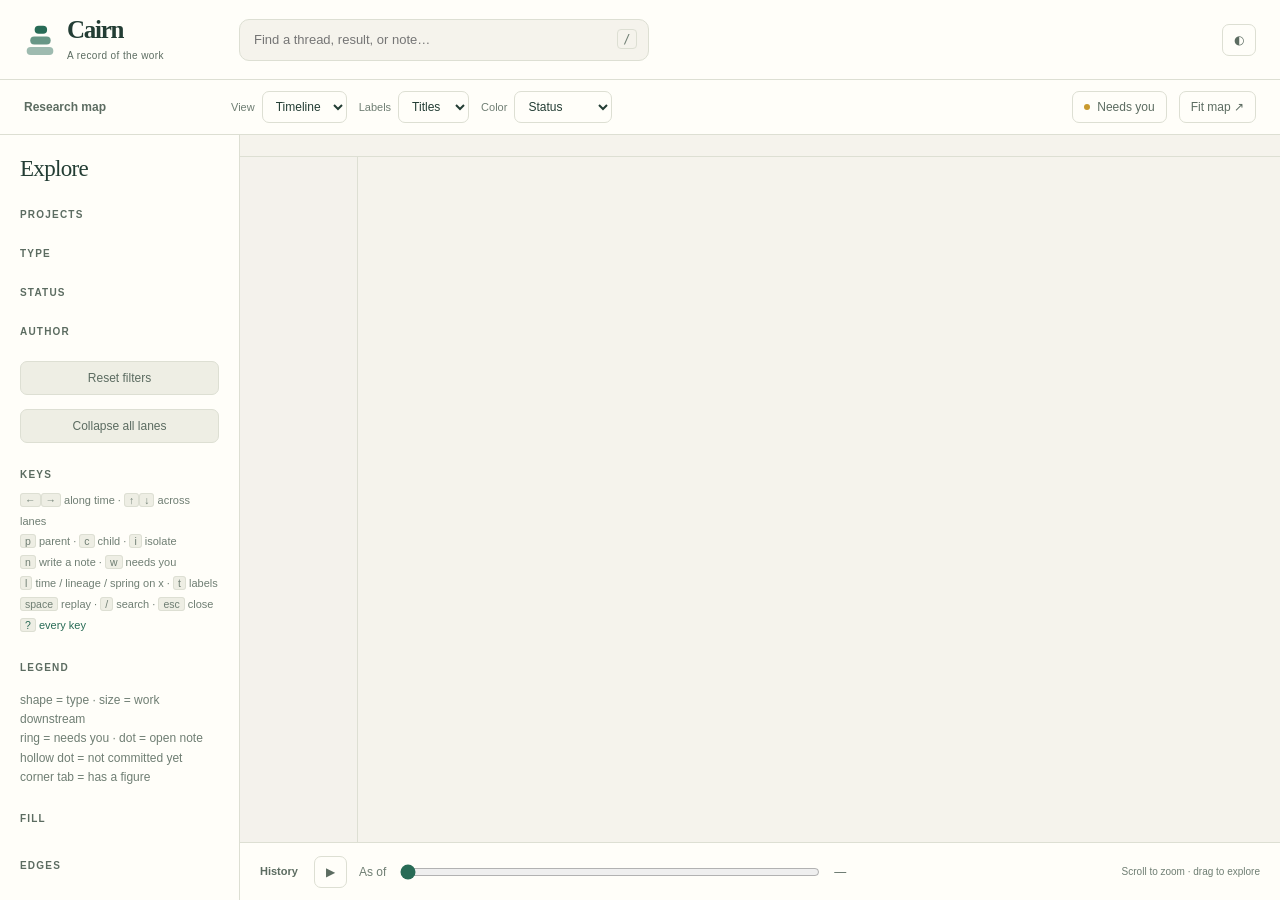
==== commit fa0395e6: "figures: attach images to a node (cairn figure), show them in the panel and on the map CLI, serve ac" ====
--- a/scripts/graph_template.html
+++ b/scripts/graph_template.html
@@ -284,11 +284,32 @@
      which is the right trade for a record you are supposed to be able to trust.
      The cost is that a figure cannot be interactive, and that is acceptable —
      it is a thumbnail, and the node body carries the numbers. */
+  /* A node's figures sit directly under the pill row: a summary image is the
+     fastest read of how the work came out, so it comes before the prose. Each is
+     capped in height so a tall screenshot cannot push the claim off-screen; the
+     full image is one click away. */
+  .figs { margin: 10px 0 4px; display: grid; gap: 10px; }
+  .fig { margin: 0; }
   .fig a { display: block; }
   .fig img {
-    display: block; width: auto; max-width: 100%; margin: 0 auto; height: auto; border-radius: 6px;
-    background: var(--panel-2); border: 1px solid var(--line);
-  }
+    display: block; width: auto; max-width: 100%; margin: 0 auto; height: auto; max-height: 52vh; object-fit: contain;
+    border-radius: 6px; background: var(--panel-2); border: 1px solid var(--line);
+  }
+  .fig figcaption { font-size: 12px; color: var(--ink-dim); margin-top: 5px; line-height: 1.45; }
+  /* The drop zone. Only rendered while `cairn serve` offers `figure`. */
+  .figbox .drop {
+    border: 1.5px dashed var(--line); border-radius: 8px; padding: 14px 10px;
+    text-align: center; font-size: 12px; color: var(--ink-faint); cursor: pointer;
+  }
+  .figbox .drop:hover, .figbox .drop:focus, .figbox .drop.over {
+    border-color: var(--accent); color: var(--ink-dim); outline: none;
+  }
+  .figbox .staged { margin-top: 8px; font-size: 11.5px; }
+  .figbox .staged img {
+    display: block; max-width: 100%; max-height: 160px; border-radius: 5px;
+    border: 1px solid var(--line); margin-bottom: 4px;
+  }
+  .figbox .staged span[data-figclear] { color: var(--accent); cursor: pointer; margin-left: 6px; }
   /* An artifact is an address, and the two halves answer different questions:
      the host says which machine, the basename says what it is. Both were buried
      in one long <code> run before, which is why 44 of them read as noise. */
@@ -385,6 +406,9 @@
   /* Not in git: hollow, where the note dot is filled, and at the opposite
      corner — a decoration on the glyph, like the other two marks. */
   .node .draft { fill: var(--bg); stroke: var(--ink); stroke-width: 1.3; }
+  /* Has a summary figure: a small tab at the top-left corner, the one corner the
+     other marks leave free. Same family as the dots — a decoration, not a fill. */
+  .node .figmark { fill: var(--accent); stroke: var(--bg); stroke-width: 1; }
   .notes { font-size: 12.5px; }
   .notes .n { border-left: 2px solid var(--pending); padding: 2px 0 2px 10px; margin-bottom: 9px; }
   .notes .who { color: var(--ink-faint); font-variant-numeric: tabular-nums; }
@@ -505,6 +529,12 @@
     position: fixed; z-index: 20; max-width: 330px; pointer-events: none;
     background: var(--panel); border: 1px solid var(--line); border-radius: 8px;
     padding: 9px 12px; box-shadow: 0 8px 26px rgba(0,0,0,.35);
+  }
+  /* A fixed height, so the card is measured (and flipped at the viewport edge)
+     correctly before the image has loaded. */
+  #hover .thumb {
+    display: block; width: 100%; height: 120px; object-fit: contain; margin-bottom: 7px;
+    background: var(--panel-2); border-radius: 5px;
   }
   #hover strong { display: block; font-size: 13px; line-height: 1.35; margin-bottom: 4px; }
   #hover .meta { font-size: 11.5px; color: var(--ink-dim); display: flex; align-items: center; gap: 6px; }
@@ -682,7 +712,8 @@
     <div class="muted" style="line-height:1.6;margin-top:8px">
       shape = type · size = work downstream<br>
       ring = needs you · dot = open note<br>
-      hollow dot = not committed yet
+      hollow dot = not committed yet<br>
+      corner tab = has a figure
     </div>
     <h2>Fill</h2>
     <div id="fillKey"></div>
@@ -1475,6 +1506,7 @@
       glyph(n.shape, r) +
       (noted ? `<circle class="flag" cx="${r - 3}" cy="${-r + 3}" r="3.4"></circle>` : '') +
       (isDraft(n) ? `<circle class="draft" cx="${r - 3}" cy="${r - 3}" r="3.2"></circle>` : '') +
+      (figuresOf(n).length ? `<rect class="figmark" x="${-r - 2}" y="${-r - 1}" width="7.5" height="5.5" rx="1.2"></rect>` : '') +
       labelText(n, r) +
       `</g>`
     );
@@ -1813,6 +1845,181 @@
     `<code class="cmd" id="noteCmd">cairn note ${esc(n.id)} "…"</code>` +
     `</div>`;
 }
+
+/* ---------- figures ----------
+   `assets/<id>.<ext>`, then `<id>--2.<ext>` and on: the build sends the names
+   (`assets`) and any `## Figures` captions (`captions`, by name). `asset` alone
+   is what a page built before a node could have more than one carries. */
+function figuresOf(n) { return n.assets || (n.asset ? [n.asset] : []); }
+
+function figureStrip(n) {
+  const figs = figuresOf(n);
+  if (!figs.length) return '';
+  const caps = n.captions || {};
+  return `<div class="figs">` + figs.map((f, i) => {
+    const src = `../assets/${encodeURIComponent(f)}`;
+    const cap = caps[f] || '';
+    return `<figure class="fig"><a href="${src}" target="_blank" rel="noopener">` +
+      `<img src="${src}" loading="lazy" alt="${esc(cap || `Figure ${i + 1} for ${n.title}`)}"></a>` +
+      (cap ? `<figcaption>${esc(cap)}</figcaption>` : '') + `</figure>`;
+  }).join('') + `</div>`;
+}
+
+/* Adding one, while `cairn serve` offers `figure`. Drop, paste or pick an
+   image; it is scaled here to at most FIG_MAX_EDGE px and re-encoded as WebP
+   before it is posted, so the server's body cap is rarely the thing you meet,
+   and then `cairn figure` names it, shrinks it further if it can, captions it
+   under `## Figures` and commits it. Nothing is written until "Add figure". */
+const FIG_MAX_EDGE = 1600, FIG_QUALITY = 0.82;
+//: lib.ASSET_MAX_BYTES — under it, and under FIG_MAX_EDGE, an image goes as it is.
+const FIG_SMALL = 300000;
+const FIG_EXT = { 'image/png': '.png', 'image/jpeg': '.jpg', 'image/gif': '.gif',
+                  'image/webp': '.webp', 'image/svg+xml': '.svg' };
+const figStage = { id: null, blob: null, name: '', url: '', note: '' };
+const kbOf = b => b < 1000 ? `${b} B` : `${Math.round(b / 1000)} kB`;
+
+function figureBox(n) {
+  return `<div class="sect figbox"><div class="hd">Add a figure</div>` +
+    `<div class="drop" id="figDrop" tabindex="0" data-figpick="1">` +
+      `drop an image here, paste one, or click to choose</div>` +
+    `<input type="file" id="figFile" accept="${Object.keys(FIG_EXT).join(',')}" hidden>` +
+    `<div class="staged" id="figStaged" hidden></div>` +
+    `<div class="wr"><input id="figCaption" type="text" maxlength="500" ` +
+      `placeholder="caption: what this shows, in one line"></div>` +
+    `<div class="wr"><button data-figsave="${esc(n.id)}" disabled>Add figure</button>` +
+      `<span class="muted">writes and commits, exactly as <code>cairn figure</code> does</span></div>` +
+    `<code class="said" id="figSaid" hidden></code></div>`;
+}
+
+function loadImage(blob) {
+  return new Promise((resolve, reject) => {
+    const url = URL.createObjectURL(blob);
+    const img = new Image();
+    img.onload = () => { URL.revokeObjectURL(url); resolve(img); };
+    img.onerror = () => { URL.revokeObjectURL(url); reject(new Error('the browser could not read that image')); };
+    img.src = url;
+  });
+}
+
+/** {blob, name, note} for an image as it should be posted. SVG is text and a
+    GIF may be animated, so both go as they are; anything else is drawn onto a
+    canvas at <= FIG_MAX_EDGE and kept as WebP when that is smaller. */
+async function prepareFigure(file) {
+  const ext = FIG_EXT[file.type];
+  if (!ext) throw new Error(`${file.name || 'that file'} is not an image the map can show — png, jpg, gif, webp or svg`);
+  const asIs = why => ({ blob: file, name: 'figure' + ext, note: `${kbOf(file.size)} ${ext.slice(1)}, as-is${why ? ' — ' + why : ''}` });
+  if (ext === '.svg' || ext === '.gif') return asIs('');
+  const img = await loadImage(file);
+  const w = img.naturalWidth, h = img.naturalHeight;
+  const k = Math.min(1, FIG_MAX_EDGE / Math.max(w, h, 1));
+  if (k === 1 && file.size <= FIG_SMALL) return asIs(`${w}×${h}`);
+  const canvas = document.createElement('canvas');
+  canvas.width = Math.max(1, Math.round(w * k));
+  canvas.height = Math.max(1, Math.round(h * k));
+  canvas.getContext('2d').drawImage(img, 0, 0, canvas.width, canvas.height);
+  const blob = await new Promise(res => canvas.toBlob(res, 'image/webp', FIG_QUALITY));
+  // A browser that cannot encode WebP hands back PNG; name it for what it is.
+  const out = blob && FIG_EXT[blob.type];
+  if (!blob || !out || (k === 1 && blob.size >= file.size)) return asIs(`${w}×${h}`);
+  return { blob, name: 'figure' + out,
+           note: `${w}×${h} ${kbOf(file.size)} → ${canvas.width}×${canvas.height} ${out.slice(1)} ${kbOf(blob.size)}` };
+}
+
+async function stageFigure(file) {
+  const id = state.selected, said = $('#figSaid');
+  if (!file || !id) return;
+  let ready;
+  try {
+    ready = await prepareFigure(file);
+  } catch (err) {
+    if (said) { said.hidden = false; said.className = 'said bad'; said.textContent = err.message; }
+    return;
+  }
+  if (figStage.url) URL.revokeObjectURL(figStage.url);
+  Object.assign(figStage, ready, { id, url: URL.createObjectURL(ready.blob) });
+  if (said) said.hidden = true;
+  renderFigStage();
+}
+
+function clearFigStage() {
+  if (figStage.url) URL.revokeObjectURL(figStage.url);
+  Object.assign(figStage, { id: null, blob: null, name: '', url: '', note: '' });
+  renderFigStage();
+}
+
+/** Show what is staged for the open node — called after every panel render,
+    so a slider tick or a server probe does not drop a dropped image. */
+function renderFigStage() {
+  const box = $('#figStaged');
+  if (!box) return;
+  const on = !!figStage.blob && figStage.id === state.selected;
+  box.hidden = !on;
+  const button = panel.querySelector('[data-figsave]');
+  if (button) button.disabled = !on;
+  box.innerHTML = on
+    ? `<img src="${figStage.url}" alt="the figure to add"><span class="muted">${esc(figStage.note)}</span>` +
+      `<span data-figclear="1">remove</span>`
+    : '';
+}
+
+function blobBase64(blob) {
+  return new Promise((resolve, reject) => {
+    const reader = new FileReader();
+    reader.onload = () => resolve(String(reader.result).split(',')[1] || '');
+    reader.onerror = () => reject(reader.error);
+    reader.readAsDataURL(blob);
+  });
+}
+
+async function saveFigure(button) {
+  const id = button.dataset.figsave, said = $('#figSaid');
+  if (!figStage.blob || figStage.id !== id) return;
+  button.disabled = true;
+  let data;
+  try {
+    data = await blobBase64(figStage.blob);
+  } catch (err) {
+    said.hidden = false; said.className = 'said bad'; said.textContent = String(err);
+    button.disabled = false;
+    return;
+  }
+  const caption = ($('#figCaption')?.value || '').trim();
+  const done = await write({ action: 'figure', id, filename: figStage.name, data,
+                             caption: caption || undefined }, said);
+  if (done.ok) clearFigStage(); else button.disabled = false;
+}
+
+/** Where a dropped or pasted image goes: the open node's drop zone, if the
+    panel is showing one. Otherwise the event is left to the browser. */
+const figDropZone = () => (state.selected && server.up && server.actions.has('figure'))
+  ? $('#figDrop') : null;
+const hasFiles = e => [...(e.dataTransfer?.types || [])].includes('Files');
+panel.addEventListener('dragover', e => {
+  const zone = figDropZone();
+  if (!zone || !hasFiles(e)) return;
+  e.preventDefault();
+  zone.classList.add('over');
+});
+panel.addEventListener('dragleave', e => {
+  if (!panel.contains(e.relatedTarget)) figDropZone()?.classList.remove('over');
+});
+panel.addEventListener('drop', e => {
+  const zone = figDropZone();
+  if (!zone || !hasFiles(e)) return;
+  e.preventDefault();
+  zone.classList.remove('over');
+  stageFigure(e.dataTransfer.files[0]);
+});
+document.addEventListener('paste', e => {
+  if (!figDropZone()) return;
+  const file = [...(e.clipboardData?.files || [])].find(f => f.type.startsWith('image/'));
+  if (!file) return;               // text pastes into the note box as always
+  e.preventDefault();
+  stageFigure(file);
+});
+document.addEventListener('change', e => {
+  if (e.target.id === 'figFile' && e.target.files[0]) stageFigure(e.target.files[0]);
+});
 
 /* ---------- the live server, when there is one ----------
    `cairn serve` answers /api/health from this page's own origin. On a file://
@@ -3074,15 +3281,11 @@
       `<span class="pill">${esc(n.type)}</span><span class="pill">${esc(n.project)}</span>` +
       (isLive() ? '' : `<span class="pill">as of ${esc(when)}</span>`) +
     `</div>` +
+    figureStrip(n) +
     (needsYou(n, when) ? `<div class="needs-why">needs you — ${esc(needsYou(n, when))}</div>` : '') +
     gitBanner(n) +
     `<dl class="kv">${rows.join('')}</dl>` +
     `<div class="body">${n.body}</div>` +
-    // After the body: the body states the claim, the figure shows the result.
-    (n.asset ? `<div class="sect fig"><div class="hd">Figure</div>` +
-      `<a href="../assets/${encodeURIComponent(n.asset)}" target="_blank" rel="noopener">` +
-      `<img src="../assets/${encodeURIComponent(n.asset)}" alt="Figure for ${esc(n.title)}">` +
-      `</a></div>` : '') +
     section('Parents', links(n.parents)) +
     section('Children', links(n.children)) +
     // Phrased from this node's side in both directions, so a contradiction is
@@ -3121,6 +3324,7 @@
       `<div>${esc(x.text)}</div></div>`
     ).join('')) +
     (server.up && isLive() ? statusBox(n) : '') +
+    (server.up && isLive() && server.actions.has('figure') ? figureBox(n) : '') +
     noteBox(n);
 
   panel.classList.add('open');
@@ -3136,6 +3340,7 @@
   }
   draw();
   syncStatusBox();
+  renderFigStage();
   if (opts.pan !== false) ensureVisible(id);
 }
 
@@ -3426,6 +3631,9 @@
     }).then(done => { if (!done.ok) { b.disabled = false; disarm(); } });
     return;
   }
+  if (e.target.closest?.('[data-figpick]')) return $('#figFile')?.click();
+  if (d.figclear) return clearFigStage();
+  if (d.figsave) return saveFigure(e.target);
   if (d.save) {
     const text = ($('#noteText')?.value || '').trim();
     const said = $('#noteSaid');
@@ -3567,7 +3775,9 @@
   const note = [...n.history].reverse().find(h => h.date <= when && h.note);
   const why = needsYou(n, when);
   const hit = matchExcerpt(n, state.query);
+  const thumb = figuresOf(n)[0];
   hover.innerHTML =
+    (thumb ? `<img class="thumb" src="../assets/${encodeURIComponent(thumb)}" alt="">` : '') +
     `<strong>${esc(n.title)}</strong>` +
     `<div class="meta">` +
       `<span class="dot" style="background:var(--${CLS[status] || 'idle'})"></span>` +
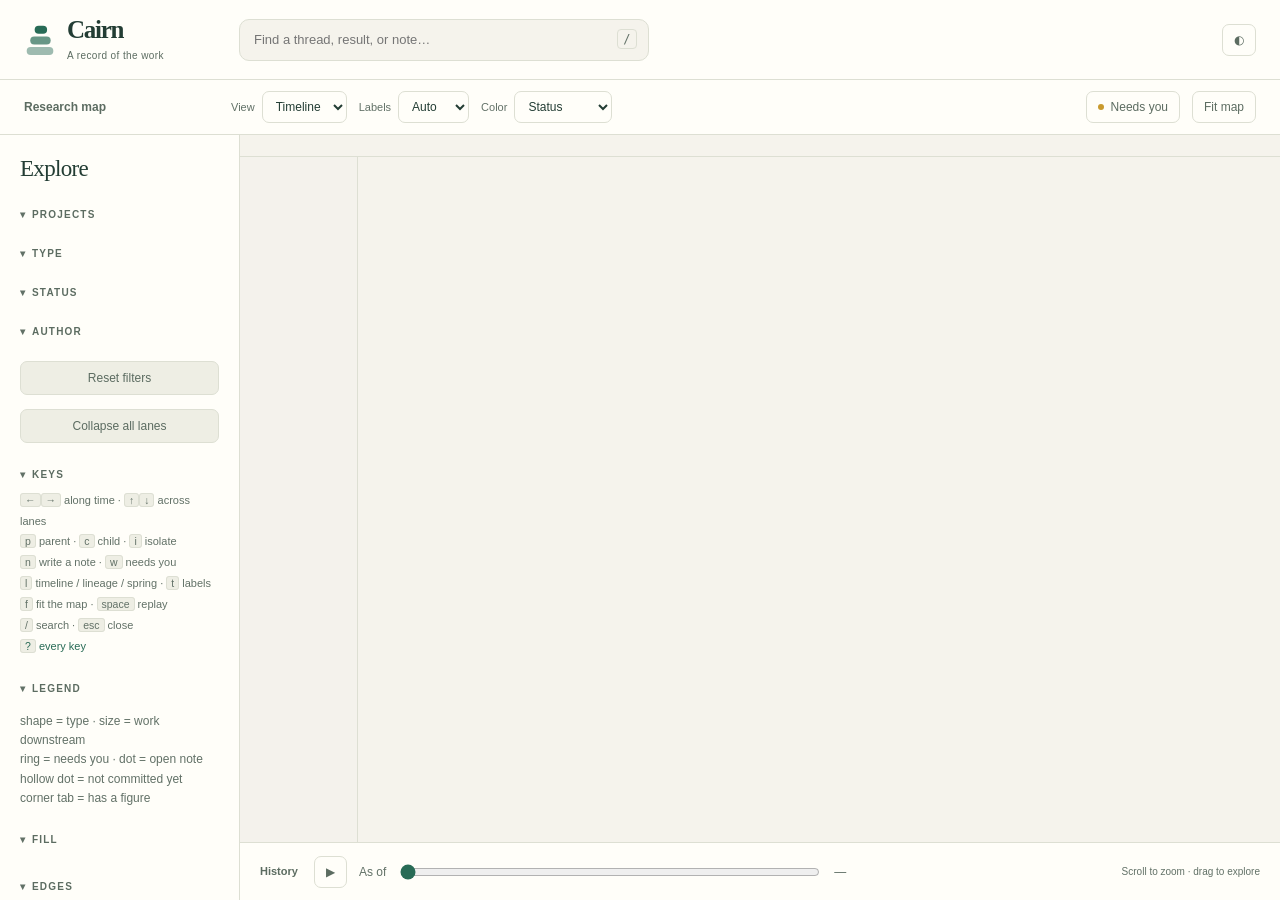
==== commit ce138faf: "map: shortcuts after a click, a first view that shows work, foldable rail, auto labels - Keys: only " ====
--- a/scripts/graph_template.html
+++ b/scripts/graph_template.html
@@ -16,6 +16,9 @@
     --label: #c7d3ca;
     --good: #35a06a; --bad: #c0504a; --active: #3d86cc; --pending: #c99a2e; --idle: #6b7280;
     --accent: #8fcbbb; --accent-contrast: #142520;
+    /* Shadows are dark in both themes: a shadow mixed from --ink turns into a
+       pale halo on the dark surface. */
+    --shadow-panel: -8px 0 28px rgba(0, 0, 0, .22); --shadow-pop: 0 8px 30px rgba(0, 0, 0, .45);
     /* Relation hues sit off the status palette (green/red/blue/amber) on
        purpose, so a typed edge never reads as a status. */
     --rel-supports: #2aa198; --rel-contradicts: #cc5490;
@@ -43,9 +46,10 @@
   @media (prefers-color-scheme: light) {
     :root:not([data-theme="dark"]) {
       --bg: #f5f3ec; --panel: #fffef9; --panel-2: #eeeee4; --line: #dddfd3;
-      --ink: #233d34; --ink-dim: #5c6c61; --ink-faint: #6f7e73;
+      --ink: #233d34; --ink-dim: #5c6c61; --ink-faint: #627167;
       --label: #425b4f;
       --accent: #286b56; --accent-contrast: #ffffff;
+      --shadow-panel: -8px 0 28px rgba(35, 61, 52, .04); --shadow-pop: 0 8px 30px rgba(35, 61, 52, .16);
       --rel-supports: #157f77; --rel-contradicts: #a83a70;
       --rel-supersedes: #6b4dbd; --rel-resolves: #1f7f8f;
       --age-1: #6da7ec; --age-2: #3987e5; --age-3: #256abf; --age-4: #184f95; --age-5: #0d366b;
@@ -54,9 +58,10 @@
   }
   :root[data-theme="light"] {
       --bg: #f5f3ec; --panel: #fffef9; --panel-2: #eeeee4; --line: #dddfd3;
-      --ink: #233d34; --ink-dim: #5c6c61; --ink-faint: #6f7e73;
+      --ink: #233d34; --ink-dim: #5c6c61; --ink-faint: #627167;
       --label: #425b4f;
       --accent: #286b56; --accent-contrast: #ffffff;
+      --shadow-panel: -8px 0 28px rgba(35, 61, 52, .04); --shadow-pop: 0 8px 30px rgba(35, 61, 52, .16);
       --rel-supports: #157f77; --rel-contradicts: #a83a70;
       --rel-supersedes: #6b4dbd; --rel-resolves: #1f7f8f;
       --age-1: #6da7ec; --age-2: #3987e5; --age-3: #256abf; --age-4: #184f95; --age-5: #0d366b;
@@ -74,51 +79,66 @@
   }
   code, pre { font-family: ui-monospace, SFMono-Regular, Menlo, monospace; font-size: 12.5px; }
 
+  /* The masthead (`header.masthead`): mark, search, count, theme and writer
+     buttons. The map controls sit in `.viewbar` under it. */
   header {
-    display: flex; align-items: center; gap: 14px; padding: 10px 16px;
+    display: flex; align-items: center; gap: 20px; padding: 16px 24px; min-height: 80px;
     border-bottom: 1px solid var(--line); background: var(--panel); flex: none;
   }
-  header h1 { font-size: 15px; margin: 0; letter-spacing: .04em; text-transform: uppercase; color: var(--ink-dim); }
+  header h1 { margin: 0; font: 600 25px/1.1 var(--serif); letter-spacing: -.05em; color: var(--ink); }
   #search {
-    background: var(--panel-2); border: 1px solid var(--line); color: var(--ink);
-    border-radius: 6px; padding: 6px 10px; width: 260px; font: inherit;
+    background: var(--bg); border: 1px solid var(--line); color: var(--ink);
+    border-radius: 10px; padding: 9px 36px 9px 14px; width: 100%; height: 42px; font: inherit; font-size: 13px;
   }
   #search:focus { outline: 1px solid var(--accent); }
   .grow { flex: 1; }
   .muted { color: var(--ink-faint); font-size: 12px; }
 
-  .timebar { display: flex; align-items: center; gap: 10px; }
-  .timebar input[type=range] { width: 240px; accent-color: var(--accent); }
+  .timebar {
+    display: flex; align-items: center; gap: 12px; flex: none; min-height: 58px; padding: 12px 20px;
+    border-top: 1px solid var(--line); background: var(--panel);
+  }
+  .timebar input[type=range] { width: auto; min-width: 40px; max-width: 420px; flex: 1; accent-color: var(--accent); }
   #timeLabel { font-variant-numeric: tabular-nums; min-width: 90px; color: var(--ink-dim); font-size: 12px; }
 
   main { flex: 1; display: flex; min-height: 0; }
 
   aside {
-    width: 208px; flex: none; border-right: 1px solid var(--line); background: var(--panel);
-    overflow-y: auto; padding: 12px 14px 40px;
+    width: 240px; flex: none; border-right: 1px solid var(--line); background: var(--panel);
+    overflow-y: auto; padding: 20px 20px 32px; scrollbar-width: thin;
   }
   aside h2 {
-    font-size: 10.5px; text-transform: uppercase; letter-spacing: .09em;
-    color: var(--ink-faint); margin: 16px 0 7px; font-weight: 600;
+    font-size: 10px; text-transform: uppercase; letter-spacing: .12em;
+    color: var(--ink-dim); margin: 24px 0 8px; font-weight: 600;
   }
   aside h2:first-child { margin-top: 0; }
-  .chk { display: flex; align-items: center; gap: 7px; padding: 2px 0; cursor: pointer; font-size: 13px; }
-  .chk input { accent-color: var(--accent); margin: 0; }
-  .chk .n { margin-left: auto; color: var(--ink-faint); font-size: 11px; font-variant-numeric: tabular-nums; }
+  .chk {
+    display: flex; align-items: center; gap: 9px; min-height: 30px; padding: 4px 6px; margin: 0 -6px;
+    border-radius: 6px; cursor: pointer; font-size: 13px;
+  }
+  .chk:hover { background: var(--panel-2); }
+  .chk input { accent-color: var(--accent); margin: 0; width: 14px; height: 14px; flex: none; }
+  .chk .n {
+    margin-left: auto; color: var(--ink-faint); font-size: 11px; font-variant-numeric: tabular-nums;
+    padding: 0 5px; min-width: 20px; text-align: center; background: var(--panel-2); border-radius: 4px;
+  }
   .swatch { width: 9px; height: 9px; border-radius: 50%; flex: none; }
   aside button {
-    margin-top: 14px; width: 100%; background: var(--panel-2); color: var(--ink-dim);
-    border: 1px solid var(--line); border-radius: 6px; padding: 5px; font: inherit; cursor: pointer;
+    margin-top: 14px; width: 100%; min-height: 34px; background: var(--panel-2); color: var(--ink-dim);
+    border: 1px solid var(--line); border-radius: 7px; padding: 5px; font: inherit; font-size: 12px; cursor: pointer;
   }
   aside button:hover { color: var(--ink); }
 
   #mapcol { flex: 1; display: flex; flex-direction: column; min-width: 0; min-height: 0; }
-  #stage { flex: 1; position: relative; overflow: hidden; min-height: 0; }
+  #stage {
+    flex: 1; position: relative; overflow: hidden; min-height: 0;
+    background-image: radial-gradient(var(--line) .65px, transparent .65px); background-size: 20px 20px;
+  }
 
   /* The chat drawer. Built only when /api/health names an installed backend;
      over file:// or under --no-chat none of this exists in the DOM. */
   #chat {
-    flex: none; height: min(340px, 44vh); display: flex; flex-direction: column;
+    flex: none; height: min(320px, 38vh); display: flex; flex-direction: column;
     border-top: 1px solid var(--line); background: var(--panel); min-height: 0;
   }
   #chat[hidden] { display: none; }
@@ -166,7 +186,7 @@
   #chat .cbtns button:disabled { opacity: .45; cursor: default; }
   svg { width: 100%; height: 100%; display: block; cursor: grab; }
   svg.dragging { cursor: grabbing; }
-  .lane-band { fill: var(--panel); opacity: .45; }
+  .lane-band { fill: var(--panel); opacity: .3; }
   .lane-label {
     fill: var(--ink-faint); font-size: 11px; letter-spacing: .08em; text-transform: uppercase;
   }
@@ -175,7 +195,10 @@
   /* Edges are decoration. Letting a fat bezier eat a click aimed at the
      canvas (or at a node it happens to pass over) is maddening. */
   .edge { fill: none; stroke: var(--line); stroke-width: 1.4; pointer-events: none; }
-  .edge.lit { stroke: var(--accent); stroke-width: 2.2; }
+  /* Lit lineage is ink, not the accent: the accent is teal-green, the hue the
+     `supports` relation owns, and a lit parent edge must not read as one. A
+     typed edge keeps its own hue when lit (its rule below comes later). */
+  .edge.lit { stroke: var(--ink-dim); stroke-width: 2.2; }
   /* Typed relations. Colour carries the type and dash carries it again, so the
      map stays readable in greyscale and for colour-vision deficiency — status
      already owns colour on the glyphs, and edges must not compete with it. */
@@ -211,17 +234,17 @@
   #gutter, #axis { position: absolute; pointer-events: none; overflow: hidden; }
   #gutter {
     left: 0; top: 0; bottom: 0; z-index: 5; width: var(--gutter, 118px);
-    background: color-mix(in srgb, var(--panel) 90%, transparent);
+    background: color-mix(in srgb, var(--bg) 94%, transparent);
     border-right: 1px solid var(--line);
   }
   #axis {
     left: 0; right: 0; top: 0; height: 22px; z-index: 6;
-    background: color-mix(in srgb, var(--panel) 92%, transparent);
+    background: var(--bg);
     border-bottom: 1px solid var(--line);
   }
   .glane {
     position: absolute; left: 0; right: 0; padding: 0 8px 0 10px; height: 16px; line-height: 16px;
-    font-size: 11px; letter-spacing: .08em; text-transform: uppercase; color: var(--ink-faint);
+    font-size: 10px; letter-spacing: .05em; text-transform: uppercase; color: var(--ink-dim);
     white-space: nowrap; overflow: hidden; text-overflow: ellipsis;
     pointer-events: auto; cursor: pointer; user-select: none;
   }
@@ -235,7 +258,7 @@
   .node .glyph { stroke: var(--bg); stroke-width: 1.5; }
   /* Clickable: the label is a bigger target than the glyph, and people aim at words. */
   .node .label { fill: var(--label); font-size: 12px; }
-  .node.sel .glyph { stroke: var(--accent); stroke-width: 2.5; }
+  .node.sel .glyph { stroke: var(--ink); stroke-width: 2.5; }
   .node.sel .label { fill: var(--ink); }
   .node.dim { opacity: .12; }
   .node.terminal .glyph { stroke-dasharray: none; }
@@ -244,11 +267,13 @@
 
   #panel {
     width: 420px; flex: none; border-left: 1px solid var(--line); background: var(--panel);
-    overflow-y: auto; padding: 18px 20px 60px; display: none;
+    overflow-y: auto; padding: 26px 28px 60px; display: none; box-shadow: var(--shadow-panel);
   }
   #panel.open { display: block; }
-  #panel h3 { margin: 0 0 4px; font-size: 17px; line-height: 1.3; }
-  #panel h4, #panel h5, #panel h6 { margin: 18px 0 5px; font-size: 12px; text-transform: uppercase; letter-spacing: .07em; color: var(--ink-faint); }
+  #panel h3 { margin: 7px 0 14px; font: 26px/1.2 var(--serif); letter-spacing: -.025em; }
+  #panel h4, #panel h5, #panel h6 { margin: 25px 0 9px; font-size: 10px; text-transform: uppercase; letter-spacing: .1em; color: var(--accent); }
+  #panel .body { font-size: 14px; line-height: 1.75; }
+  #panel .body p { margin: 0 0 14px; }
   #panel p, #panel li { color: var(--ink); }
   #panel pre { background: var(--panel-2); padding: 10px; border-radius: 6px; overflow-x: auto; }
   /* A `host:/long/path` in running text has no spaces to break at. */
@@ -257,23 +282,23 @@
   #panel blockquote { border-left: 2px solid var(--line); margin: 8px 0; padding-left: 12px; color: var(--ink-dim); }
   #panel a { color: var(--accent); }
   #panel hr { border: 0; border-top: 1px solid var(--line); margin: 14px 0; }
-  .pillrow { display: flex; flex-wrap: wrap; gap: 6px; margin: 8px 0 14px; }
+  .pillrow { display: flex; flex-wrap: wrap; gap: 7px; margin: 8px 0 20px; }
   .pill {
-    font-size: 11px; padding: 2px 8px; border-radius: 999px;
+    font-size: 10.5px; padding: 3px 9px; border-radius: 999px;
     background: var(--panel-2); color: var(--ink-dim); border: 1px solid var(--line);
   }
   .pill.status { color: #fff; border: 0; }
-  .kv { display: grid; grid-template-columns: 88px 1fr; gap: 3px 10px; font-size: 12.5px; margin: 10px 0; }
+  .kv { display: grid; grid-template-columns: 88px 1fr; gap: 6px 12px; font-size: 12.5px; line-height: 1.6; margin: 10px 0; }
   .kv dt { color: var(--ink-faint); }
   .kv dd { margin: 0; word-break: break-word; }
-  .sect { border-top: 1px solid var(--line); margin-top: 18px; padding-top: 12px; }
+  .sect { border-top: 1px solid var(--line); margin-top: 24px; padding-top: 16px; }
   .sect > .hd { font-size: 11px; text-transform: uppercase; letter-spacing: .07em; color: var(--ink-faint); margin-bottom: 7px; }
   .lnk { display: block; padding: 3px 0; color: var(--accent); cursor: pointer; font-size: 13px; }
   .lnk:hover { text-decoration: underline; }
   /* A [[node-id]] link sits mid-sentence, so it can't be a block the way the
      parent and relation lists are. */
   .body .lnk { display: inline; padding: 0; font-size: inherit; }
-  .lnk.broken { color: var(--muted); cursor: help; text-decoration: underline dotted; }
+  .lnk.broken { color: var(--ink-faint); cursor: help; text-decoration: underline dotted; }
   /* A figure is referenced, not embedded: `../assets/<file>`, resolved the same
      way the `source` link resolves `../nodes/<id>.md`. So the payload never
      carries image bytes, and `assets/` can hold an SVG that themes itself —
@@ -284,17 +309,24 @@
      which is the right trade for a record you are supposed to be able to trust.
      The cost is that a figure cannot be interactive, and that is acceptable —
      it is a thumbnail, and the node body carries the numbers. */
-  /* A node's figures sit directly under the pill row: a summary image is the
-     fastest read of how the work came out, so it comes before the prose. Each is
-     capped in height so a tall screenshot cannot push the claim off-screen; the
-     full image is one click away. */
-  .figs { margin: 10px 0 4px; display: grid; gap: 10px; }
+  /* A node's figures sit after its claim (the body's first section): the claim
+     says what was tested, the figure how it came out. Thumbnails are capped in
+     height and only the first is shown, with "+N more" to open the rest in
+     place, so two tall plots cannot push the metadata and the claim
+     off-screen. The full image is one click away. */
+  .figs { margin: 4px 0 18px; display: grid; gap: 10px; }
   .fig { margin: 0; }
-  .fig a { display: block; }
+  .fig a { display: block; padding: 10px; background: var(--panel-2); border: 1px solid var(--line); border-radius: 10px; }
+  .fig[hidden] { display: none; }
   .fig img {
-    display: block; width: auto; max-width: 100%; margin: 0 auto; height: auto; max-height: 52vh; object-fit: contain;
-    border-radius: 6px; background: var(--panel-2); border: 1px solid var(--line);
-  }
+    display: block; width: auto; max-width: 100%; margin: 0 auto; height: auto; max-height: 220px; object-fit: contain;
+    border-radius: 4px; background: var(--panel-2); border: 0;
+  }
+  .figmore {
+    justify-self: start; background: none; border: 0; padding: 0; font: inherit; font-size: 12px;
+    color: var(--accent); cursor: pointer;
+  }
+  .figmore:hover { text-decoration: underline; }
   .fig figcaption { font-size: 12px; color: var(--ink-dim); margin-top: 5px; line-height: 1.45; }
   /* The drop zone. Only rendered while `cairn serve` offers `figure`. */
   .figbox .drop {
@@ -333,30 +365,39 @@
     font-size: 10.5px; color: var(--good);
   }
   .hist { font-size: 12.5px; }
-  .hist li { margin-bottom: 4px; list-style: none; }
+  .hist li {
+    list-style: none; position: relative; padding: 0 0 13px 16px; margin: 0 0 0 4px;
+    border-left: 1px solid var(--line);
+  }
+  .hist li::before { content: ''; position: absolute; left: -4px; top: 6px; width: 7px; height: 7px; border-radius: 50%; background: var(--accent); }
+  .hist li:last-child { padding-bottom: 0; }
   .hist .d { color: var(--ink-faint); font-variant-numeric: tabular-nums; margin-right: 6px; }
   .hist .future { opacity: .35; } /* entries after the slider's cutoff */
-  #close { float: right; background: none; border: 0; color: var(--ink-faint); font-size: 20px; cursor: pointer; line-height: 1; }
+  #close {
+    float: right; width: 32px; height: 32px; background: var(--panel-2); border: 0; border-radius: 50%;
+    color: var(--ink-faint); font-size: 23px; cursor: pointer; line-height: 1;
+  }
   #close:hover { color: var(--ink); }
   .actions { display: flex; gap: 14px; margin: 8px 0 2px; font-size: 12px; }
   .actions a, .actions span { color: var(--accent); cursor: pointer; text-decoration: none; }
   .actions a:hover, .actions span:hover { text-decoration: underline; }
-  #isolateOff {
-    background: var(--panel-2); border: 1px solid var(--line); color: var(--ink-dim);
-    border-radius: 6px; padding: 4px 10px; font: inherit; font-size: 12px; cursor: pointer;
-  }
-  #isolateOff:hover { color: var(--ink); }
-
-  /* Header buttons share one look with #isolateOff; `.on` is the pressed state. */
-  .hbtn {
-    background: var(--panel-2); border: 1px solid var(--line); color: var(--ink-dim);
-    border-radius: 6px; padding: 4px 10px; font: inherit; font-size: 12px; cursor: pointer;
-  }
-  .hbtn:hover { color: var(--ink); }
-  .hbtn.on { color: #fff; background: var(--accent); border-color: var(--accent); }
+  /* Header buttons share one look with #isolateOff; `.on` is the pressed state,
+     `.primary` the one call to action. */
+  .hbtn, #isolateOff {
+    min-height: 32px; background: var(--panel); border: 1px solid var(--line); color: var(--ink-dim);
+    border-radius: 7px; padding: 5px 11px; font: inherit; font-size: 12px; cursor: pointer; white-space: nowrap;
+  }
+  .hbtn:hover, #isolateOff:hover { color: var(--ink); background: var(--panel-2); border-color: var(--ink-faint); }
+  .hbtn.primary { background: var(--accent); color: var(--accent-contrast); border-color: var(--accent); }
+  /* Pressed, for the toggles (needs you, play, chat): tinted and outlined, so it
+     never looks like the one filled call to action. */
+  .hbtn.on, .hbtn.on:hover {
+    background: color-mix(in srgb, var(--accent) 20%, var(--panel)); color: var(--ink);
+    border-color: var(--accent);
+  }
   #colourBy, #layoutBy, #labelsBy {
-    background: var(--panel-2); border: 1px solid var(--line); color: var(--ink-dim);
-    border-radius: 6px; padding: 4px 6px; font: inherit; font-size: 12px; cursor: pointer;
+    min-height: 32px; background: var(--panel); border: 1px solid var(--line); color: var(--ink);
+    border-radius: 7px; padding: 5px 9px; font: inherit; font-size: 12px; cursor: pointer;
   }
   /* One key at a time. When fill stops meaning status, the swatches beside the
      status filter stop being true — and the age ramp is blue, which is exactly
@@ -527,8 +568,8 @@
 
   #hover {
     position: fixed; z-index: 20; max-width: 330px; pointer-events: none;
-    background: var(--panel); border: 1px solid var(--line); border-radius: 8px;
-    padding: 9px 12px; box-shadow: 0 8px 26px rgba(0,0,0,.35);
+    background: var(--panel); border: 1px solid var(--line); border-radius: 12px;
+    padding: 15px 17px; box-shadow: var(--shadow-pop);
   }
   /* A fixed height, so the card is measured (and flipped at the viewport edge)
      correctly before the image has loaded. */
@@ -536,7 +577,7 @@
     display: block; width: 100%; height: 120px; object-fit: contain; margin-bottom: 7px;
     background: var(--panel-2); border-radius: 5px;
   }
-  #hover strong { display: block; font-size: 13px; line-height: 1.35; margin-bottom: 4px; }
+  #hover strong { display: block; font: 19px/1.25 var(--serif); margin-bottom: 9px; }
   #hover .meta { font-size: 11.5px; color: var(--ink-dim); display: flex; align-items: center; gap: 6px; }
   #hover .dot { width: 8px; height: 8px; border-radius: 50%; flex: none; }
   #hover .note { font-size: 12px; color: var(--ink); margin-top: 6px; font-style: italic; }
@@ -546,76 +587,47 @@
   #hover .hit { font-size: 12px; color: var(--ink-dim); margin-top: 6px; }
   #hover .hit b { color: var(--ink); background: color-mix(in srgb, var(--pending) 30%, transparent); font-weight: 600; }
 
-  /* Narrow viewports: the filter rail and the detail panel can't both keep a
-     fixed width or the graph disappears between them. */
-  @media (max-width: 1100px) {
-    aside { width: 168px; }
-    #panel { width: 340px; }
-  }
-  @media (max-width: 820px) {
-    aside { display: none; }
-    #panel { position: fixed; inset: 0; width: auto; z-index: 30; }
-    #search { width: 150px; }
-    .timebar input[type=range] { width: 120px; }
-  }
   .empty { padding: 60px; text-align: center; color: var(--ink-faint); }
   .empty code { background: var(--panel-2); padding: 2px 6px; border-radius: 4px; }
 
-  /* A quiet field notebook around the map. Graph encodings remain unchanged. */
-  .masthead { gap: 20px; padding: 16px 24px; min-height: 80px; }
+  /* The chrome around the map: masthead identity, the view bar, the rail
+     heading, the history bar, and the narrow-viewport layouts. */
   .identity { display: flex; align-items: center; gap: 11px; min-width: 195px; }
   .cairn-mark { width: 32px; height: 38px; fill: var(--accent); flex: none; cursor: default; }
   .cairn-mark rect:first-child { opacity: .45; }
   .cairn-mark rect:nth-child(2) { opacity: .7; }
-  header h1 { font: 600 25px/1.1 var(--serif); letter-spacing: -.05em; text-transform: none; color: var(--ink); }
   .brand-caption { display: block; font-size: 10px; letter-spacing: .04em; color: var(--ink-dim); margin-top: 4px; }
   .search-wrap { position: relative; width: clamp(200px, 32vw, 450px); }
-  #search { width: 100%; height: 42px; background: var(--bg); border-radius: 10px; padding: 9px 36px 9px 14px; font-size: 13px; }
   .search-wrap kbd { position: absolute; right: 12px; top: 10px; color: var(--ink-faint); font-size: 12px; border: 1px solid var(--line); border-radius: 4px; padding: 0 5px; }
   #count { white-space: nowrap; font-variant-numeric: tabular-nums; }
   .viewbar { display: flex; align-items: center; gap: 12px; flex: none; padding: 11px 24px; background: var(--panel); border-bottom: 1px solid var(--line); }
   .view-title { width: 195px; flex: none; font-size: 12px; font-weight: 650; color: var(--ink-dim); }
   .toolbar-group { display: flex; align-items: center; gap: 7px; }
   .toolbar-group label { font-size: 11px; color: var(--ink-faint); }
-  #colourBy, #layoutBy, #labelsBy { min-height: 32px; padding: 5px 9px; border-radius: 7px; background: var(--panel); color: var(--ink); }
-  .hbtn, #isolateOff { min-height: 32px; padding: 5px 11px; border-radius: 7px; background: var(--panel); white-space: nowrap; }
-  .hbtn:hover, #isolateOff:hover { background: var(--panel-2); border-color: var(--ink-faint); }
-  .hbtn.primary, .hbtn.on { background: var(--accent); color: var(--accent-contrast); border-color: var(--accent); }
   #needs::before { content: ''; display: inline-block; width: 6px; height: 6px; background: var(--pending); border-radius: 50%; margin-right: 7px; vertical-align: 1px; }
-  aside { width: 240px; padding: 20px 20px 32px; background: var(--panel); scrollbar-width: thin; }
   .rail-heading { display: flex; align-items: center; justify-content: space-between; margin-bottom: 24px; font: 23px/1.2 var(--serif); letter-spacing: -.03em; }
-  aside h2 { margin: 24px 0 8px; color: var(--ink-dim); font-size: 10px; letter-spacing: .12em; }
-  .chk { min-height: 30px; gap: 9px; padding: 4px 6px; margin: 0 -6px; border-radius: 6px; }
-  .chk:hover { background: var(--panel-2); }
-  .chk input { width: 14px; height: 14px; flex: none; }
-  .chk .n { padding: 0 5px; min-width: 20px; text-align: center; background: var(--panel-2); border-radius: 4px; }
-  aside button { min-height: 34px; font-size: 12px; border-radius: 7px; }
-  #stage { background-image: radial-gradient(var(--line) .65px, transparent .65px); background-size: 20px 20px; }
-  .lane-band { opacity: .3; }
-  #gutter { background: color-mix(in srgb, var(--bg) 94%, transparent); }
-  #axis { background: var(--bg); }
-  .glane { color: var(--ink-dim); font-size: 10px; letter-spacing: .05em; }
-  .timebar { min-height: 58px; padding: 12px 20px; border-top: 1px solid var(--line); background: var(--panel); flex: none; gap: 12px; }
-  .timebar input[type=range] { width: auto; min-width: 40px; max-width: 420px; flex: 1; }
   .timeline-title { font-size: 11px; font-weight: 600; color: var(--ink-dim); margin-right: 4px; }
   .map-hint { margin-left: auto; font-size: 10px; color: var(--ink-faint); white-space: nowrap; }
-  #panel { width: 420px; padding: 26px 28px 60px; box-shadow: -8px 0 28px color-mix(in srgb, var(--ink) 4%, transparent); }
-  #panel h3 { font: 26px/1.2 var(--serif); letter-spacing: -.025em; margin: 7px 0 14px; }
-  #panel h4, #panel h5, #panel h6 { color: var(--accent); font-size: 10px; margin: 25px 0 9px; letter-spacing: .1em; }
-  #panel .body { font-size: 14px; line-height: 1.75; }
-  #panel .body p { margin: 0 0 14px; }
-  .pillrow { gap: 7px; margin-bottom: 20px; }
-  .pill { padding: 3px 9px; font-size: 10.5px; }
-  .sect { margin-top: 24px; padding-top: 16px; }
-  .kv { gap: 6px 12px; line-height: 1.6; }
-  .hist li { position: relative; padding: 0 0 13px 16px; border-left: 1px solid var(--line); margin: 0 0 0 4px; }
-  .hist li::before { content: ''; position: absolute; left: -4px; top: 6px; width: 7px; height: 7px; border-radius: 50%; background: var(--accent); }
-  .hist li:last-child { padding-bottom: 0; }
-  #close { width: 32px; height: 32px; background: var(--panel-2); border-radius: 50%; font-size: 23px; }
-  .fig a { padding: 10px; background: var(--panel-2); border: 1px solid var(--line); border-radius: 10px; }
-  .fig img { border: 0; border-radius: 4px; }
-  #hover { border-radius: 12px; padding: 15px 17px; box-shadow: 0 8px 30px color-mix(in srgb, var(--ink) 16%, transparent); }
-  #hover strong { font: 19px/1.25 var(--serif); margin-bottom: 9px; }
+  /* Labels "auto": below the zoom where 12px titles are legible, only the
+     hovered, the open and the needs-you nodes keep theirs (toggled in
+     applyTransform). An explicit Titles/Slugs/None choice is never overridden. */
+  #svg.far .node:not(.sel):not(.needs):not(.hov) .label { display: none; }
+  /* Rail sections fold from their heading; the state is remembered per browser. */
+  aside h2 .rtog {
+    all: unset; box-sizing: border-box; display: flex; align-items: center; width: 100%; cursor: pointer;
+  }
+  /* The disclosure caret leads, so it never lines up with the lane-fold carets
+     at the right end of the project rows, which do something else. */
+  aside h2 .rtog::before { content: '\25be'; width: 12px; flex: none; font-size: 10px; color: var(--ink-faint); }
+  aside h2 .rtog[aria-expanded="false"]::before { content: '\25b8'; }
+  aside h2 .rtog:hover { color: var(--ink); }
+  aside h2 .rtog:focus-visible { outline: 2px solid var(--accent); outline-offset: 2px; border-radius: 3px; }
+  .rbody[hidden] { display: none; }
+  #projFilter {
+    width: 100%; margin: 0 0 6px; padding: 5px 8px; font: inherit; font-size: 12px;
+    background: var(--bg); color: var(--ink); border: 1px solid var(--line); border-radius: 6px;
+  }
+  .chk.pf-out { display: none; }
   #filterToggle, #filterClose, #filterBackdrop { display: none; }
   button:focus-visible, input:focus-visible, select:focus-visible, textarea:focus-visible, [tabindex]:focus-visible { outline: 2px solid var(--accent); outline-offset: 3px; }
   button, input, select, textarea { transition: background-color 140ms, border-color 140ms; }
@@ -623,6 +635,9 @@
     .identity { min-width: 170px; } .view-title { width: 170px; }
     aside { width: 215px; padding-inline: 18px; } #panel { width: 350px; padding-inline: 22px; }
     .map-hint { display: none; }
+  }
+  @media (max-width: 1100px) {
+    aside { width: 200px; padding-inline: 14px; } #panel { width: 330px; }
   }
   @media (max-width: 960px) {
     .view-title { display: none; }
@@ -649,6 +664,19 @@
     #timeLabel { font-size: 11px; min-width: 77px; }
     #fitMap { margin-left: auto; }
   }
+  /* Short screens (a 13" laptop, a browser with toolbars): every bar gives back
+     height to the map, and the chat drawer takes less of what is left. */
+  @media (max-height: 760px) and (min-width: 821px) {
+    .masthead { min-height: 0; padding-block: 8px; }
+    .cairn-mark { width: 24px; height: 28px; }
+    header h1 { font-size: 20px; }
+    .brand-caption { display: none; }
+    #search { height: 34px; padding-top: 6px; padding-bottom: 6px; }
+    .search-wrap kbd { top: 7px; }
+    .viewbar { padding-block: 6px; }
+    .timebar { min-height: 0; padding-block: 6px; }
+    #chat { height: min(240px, 34vh); }
+  }
   @media (prefers-reduced-motion: reduce) { *, *::before, *::after { transition: none !important; } }
 
 </style>
@@ -666,16 +694,16 @@
   <button id="themeToggle" class="hbtn" title="Change color theme" aria-label="Change color theme">◐</button>
   <button id="newNode" class="hbtn primary" title="Create a node — needs `cairn serve`" hidden>+ New node</button>
 </header>
-<div class="viewbar" aria-label="Map controls">
+<div class="viewbar" role="toolbar" aria-label="Map controls">
   <button id="filterToggle" class="hbtn" aria-controls="filters" aria-expanded="false">☰ Filters</button>
   <span class="view-title">Research map</span>
   <span class="toolbar-group"><label for="layoutBy">View</label>
   <select id="layoutBy" title="What the horizontal axis means (l)">
-    <option value="time">Timeline</option><option value="lineage">Lineage</option><option value="spring">Network</option>
+    <option value="time">Timeline</option><option value="lineage">Lineage</option><option value="spring">Spring</option>
   </select></span>
   <span class="toolbar-group"><label for="labelsBy">Labels</label>
-  <select id="labelsBy" title="What the glyph is labelled with (t)">
-    <option value="full">Titles</option><option value="short">Slugs</option><option value="none">None</option>
+  <select id="labelsBy" title="What the glyph is labelled with (t). Auto: titles, hidden when zoomed out too far to read">
+    <option value="auto">Auto</option><option value="full">Titles</option><option value="short">Slugs</option><option value="none">None</option>
   </select></span>
   <span class="toolbar-group"><label for="colourBy">Color</label>
   <select id="colourBy" title="What the glyph colour means">
@@ -684,30 +712,40 @@
   <span class="grow"></span>
   <button id="isolateOff" hidden>Show all</button>
   <button id="needs" class="hbtn" title="Only what needs attention (w)">Needs you</button>
-  <button id="fitMap" class="hbtn" title="Fit all visible nodes in the map">Fit map ↗</button>
+  <button id="fitMap" class="hbtn" title="Fit all visible nodes in the map (f)">Fit map</button>
 </div>
 
 <main>
   <aside id="filters" aria-label="Map filters">
     <div class="rail-heading"><span>Explore</span><button id="filterClose" class="hbtn" aria-label="Close filters">×</button></div>
-    <h2>Projects</h2><div id="fProject"></div>
-    <h2>Type</h2><div id="fType"></div>
-    <h2>Status</h2><div id="fStatus"></div>
-    <h2>Author</h2><div id="fAuthor"></div>
+    <h2><button class="rtog" aria-expanded="true" aria-controls="rsProject">Projects</button></h2>
+    <div class="rbody" id="rsProject">
+      <input id="projFilter" type="search" placeholder="Filter projects…" aria-label="Filter the project list" autocomplete="off" hidden>
+      <div id="fProject"></div>
+    </div>
+    <h2><button class="rtog" aria-expanded="true" aria-controls="rsType">Type</button></h2>
+    <div class="rbody" id="rsType"><div id="fType"></div></div>
+    <h2><button class="rtog" aria-expanded="true" aria-controls="rsStatus">Status</button></h2>
+    <div class="rbody" id="rsStatus"><div id="fStatus"></div></div>
+    <h2><button class="rtog" aria-expanded="true" aria-controls="rsAuthor">Author</button></h2>
+    <div class="rbody" id="rsAuthor"><div id="fAuthor"></div></div>
     <button id="reset">Reset filters</button>
     <button id="foldAll">Collapse all lanes</button>
     <div id="deadlines" hidden></div>
-    <h2>Keys</h2>
-    <div class="keys">
+    <h2><button class="rtog" aria-expanded="true" aria-controls="rsKeys">Keys</button></h2>
+    <div class="rbody keys" id="rsKeys">
       <kbd>&larr;</kbd><kbd>&rarr;</kbd> along time ·
       <kbd>&uarr;</kbd><kbd>&darr;</kbd> across lanes<br>
       <kbd>p</kbd> parent · <kbd>c</kbd> child · <kbd>i</kbd> isolate<br>
       <kbd>n</kbd> write a note · <kbd>w</kbd> needs you<br>
-      <kbd>l</kbd> time / lineage / spring on x · <kbd>t</kbd> labels<br>
-      <kbd>space</kbd> replay · <kbd>/</kbd> search · <kbd>esc</kbd> close<br>
+      <kbd>l</kbd> timeline / lineage / spring · <kbd>t</kbd> labels<br>
+      <kbd>f</kbd> fit the map ·
+      <kbd>space</kbd> replay<br>
+      <kbd>/</kbd> search · <kbd>esc</kbd> close<br>
       <span class="more" data-help="1"><kbd>?</kbd> every key</span>
     </div>
-    <h2>Legend</h2>
+    <h2><button class="rtog" aria-expanded="true" aria-controls="rsLegend">Legend</button></h2>
+    <div class="rbody" id="rsLegend">
     <div id="shapeKey"></div>
     <div class="muted" style="line-height:1.6;margin-top:8px">
       shape = type · size = work downstream<br>
@@ -715,10 +753,11 @@
       hollow dot = not committed yet<br>
       corner tab = has a figure
     </div>
-    <h2>Fill</h2>
-    <div id="fillKey"></div>
-    <h2>Edges</h2>
-    <div id="relKey"></div>
+    </div>
+    <h2><button class="rtog" aria-expanded="true" aria-controls="rsFill">Fill</button></h2>
+    <div class="rbody" id="rsFill"><div id="fillKey"></div></div>
+    <h2><button class="rtog" aria-expanded="true" aria-controls="rsEdges">Edges</button></h2>
+    <div class="rbody" id="rsEdges"><div id="relKey"></div></div>
   </aside>
 
   <!-- The map, and under it the chat drawer when `cairn serve` offers one. A
@@ -756,17 +795,31 @@
 const DATA = /*__CAIRN_DATA__*/null;
 
 const $ = s => document.querySelector(s);
+/* The address bar is a convenience — links, Back and Forward. In a sandboxed
+   srcdoc frame (how the map is embedded elsewhere) the history API refuses
+   every URL, and the map must keep working without it. */
+function setUrl(url, push = false, st = null) {
+  try { history[push ? 'pushState' : 'replaceState'](st, '', url); } catch (err) { /* not addressable here */ }
+}
 const svg = $('#svg'), view = $('#view'), panel = $('#panel');
 const byId = new Map(DATA.nodes.map(n => [n.id, n]));
 
 // Presentation controls never depend on the optional writer server.
-function setFiltersOpen(opened) {
+function setFiltersOpen(opened, moveFocus = true) {
   document.body.classList.toggle('filters-open', opened);
   $('#filterToggle').setAttribute('aria-expanded', String(opened));
   $('#filterBackdrop').hidden = !opened;
+  if (!moveFocus) return;
   if (opened) $('#filterClose').focus();
   else $('#filterToggle').focus();
 }
+// The drawer exists only below the breakpoint. Widening past it with the drawer
+// open would leave its state behind: an Esc spent closing nothing, Tab trapped
+// in a rail that is now just the rail. Must match the CSS breakpoint.
+const DRAWER_MQ = matchMedia('(max-width: 820px)');
+DRAWER_MQ.addEventListener('change', e => {
+  if (!e.matches && document.body.classList.contains('filters-open')) setFiltersOpen(false, false);
+});
 $('#filterToggle').addEventListener('click', () => setFiltersOpen(!document.body.classList.contains('filters-open')));
 $('#filterClose').addEventListener('click', () => setFiltersOpen(false));
 $('#filterBackdrop').addEventListener('click', () => setFiltersOpen(false));
@@ -801,7 +854,9 @@
   needs: false,
   colour: 'status',
   layout: 'time',      // what x means: 'time' (created), 'lineage' or 'spring' (hops from a root)
-  labels: 'full',      // what a glyph is labelled with: 'full' title, 'short' slug, 'none'
+  // What a glyph is labelled with: 'full' title, 'short' slug, 'none', or
+  // 'auto' — titles, hidden below LABEL_MIN_SCALE except where they matter.
+  labels: 'auto',
   collapsed: new Set(),
   creating: false,
   draft: null,
@@ -1367,7 +1422,8 @@
 };
 
 /** The lines drawn beside a glyph under the current label mode. The open
-    node always gets its title, whatever the mode. */
+    node always gets its title, whatever the mode. 'auto' draws titles; which
+    of them show when zoomed out is CSS (`#svg.far`), so zooming never redraws. */
 function labelLines(n) {
   if (n.id !== state.selected) {
     if (state.labels === 'none') return [];
@@ -1795,7 +1851,7 @@
     else p.set(key, [...state[key]].filter(v => all.has(v)).join(','));
   }
   const q = p.toString();
-  history.replaceState(history.state, '', location.pathname + (q ? '?' + q : '') + location.hash);
+  setUrl(location.pathname + (q ? '?' + q : '') + location.hash);
 }
 
 function refreshCounts() {
@@ -1852,6 +1908,8 @@
    is what a page built before a node could have more than one carries. */
 function figuresOf(n) { return n.assets || (n.asset ? [n.asset] : []); }
 
+/** The figures as capped thumbnails. Only the first shows; the rest wait
+    behind "+N more", which opens them in place (`data-figmore`). */
 function figureStrip(n) {
   const figs = figuresOf(n);
   if (!figs.length) return '';
@@ -1859,10 +1917,28 @@
   return `<div class="figs">` + figs.map((f, i) => {
     const src = `../assets/${encodeURIComponent(f)}`;
     const cap = caps[f] || '';
-    return `<figure class="fig"><a href="${src}" target="_blank" rel="noopener">` +
+    return `<figure class="fig"${i ? ' hidden' : ''}><a href="${src}" target="_blank" rel="noopener">` +
       `<img src="${src}" loading="lazy" alt="${esc(cap || `Figure ${i + 1} for ${n.title}`)}"></a>` +
       (cap ? `<figcaption>${esc(cap)}</figcaption>` : '') + `</figure>`;
-  }).join('') + `</div>`;
+  }).join('') +
+  (figs.length > 1 ? `<button class="figmore" data-figmore="1">+${figs.length - 1} more figure${figs.length > 2 ? 's' : ''}</button>` : '') +
+  `</div>`;
+}
+
+/** The body with the figures after its claim: before the body's second
+    section heading, or after its first paragraph when it has no sections, or
+    at its end. The claim says what was tested; the figure, how it came out. */
+function bodyWithFigures(n) {
+  const figs = figureStrip(n);
+  if (!figs) return n.body;
+  const body = n.body || '';
+  const heads = [...body.matchAll(/<h4[\s>]/g)];
+  let at = heads.length >= 2 ? heads[1].index : -1;
+  if (at < 0 && !heads.length) {
+    const p = body.indexOf('</p>');
+    if (p >= 0) at = p + 4;
+  }
+  return at < 0 ? body + figs : body.slice(0, at) + figs + body.slice(at);
 }
 
 /* Adding one, while `cairn serve` offers `figure`. Drop, paste or pick an
@@ -2086,7 +2162,8 @@
   const btn = document.createElement('button');
   btn.id = 'chatBtn';
   btn.className = 'hbtn';
-  btn.textContent = 'chat';
+  btn.textContent = 'Chat';
+  btn.setAttribute('aria-pressed', 'false');
   btn.title = 'Ask about the graph — your own CLI, through bin/cairn (k)';
   btn.onclick = () => toggleChat();
   $('#newNode').after(btn);
@@ -2127,6 +2204,7 @@
   const show = on === undefined ? drawer.hidden : on;
   drawer.hidden = !show;
   $('#chatBtn').classList.toggle('on', show);
+  $('#chatBtn').setAttribute('aria-pressed', String(show));
   ss.set(CHAT_OPEN, show ? '1' : null);
   positionChrome();                  // the stage just changed height
   if (show) {
@@ -2441,7 +2519,7 @@
   if (q && !(reveal && reveal.dropQuery)) p.set('q', q);
   if (state.colour !== 'status') p.set('colour', state.colour);
   if (state.layout !== 'time') p.set('layout', state.layout);
-  if (state.labels !== 'full') p.set('labels', state.labels);
+  if (state.labels !== 'auto') p.set('labels', state.labels);
   if (state.collapsed.size) p.set('folded', [...state.collapsed].join(','));
   if (!isLive()) p.set('since', DATA.dates[state.t]);
   if (state.needs) p.set('needs', '1');
@@ -2454,8 +2532,7 @@
 
 function reloadKeepingView(openId, reveal) {
   const q = viewParams(reveal).toString();
-  history.replaceState(null, '', location.pathname + (q ? '?' + q : '') +
-                                 (openId ? '#' + openId : ''));
+  setUrl(location.pathname + (q ? '?' + q : '') + (openId ? '#' + openId : ''));
   location.reload();
 }
 
@@ -3281,11 +3358,10 @@
       `<span class="pill">${esc(n.type)}</span><span class="pill">${esc(n.project)}</span>` +
       (isLive() ? '' : `<span class="pill">as of ${esc(when)}</span>`) +
     `</div>` +
-    figureStrip(n) +
     (needsYou(n, when) ? `<div class="needs-why">needs you — ${esc(needsYou(n, when))}</div>` : '') +
     gitBanner(n) +
     `<dl class="kv">${rows.join('')}</dl>` +
-    `<div class="body">${n.body}</div>` +
+    `<div class="body">${bodyWithFigures(n)}</div>` +
     section('Parents', links(n.parents)) +
     section('Children', links(n.children)) +
     // Phrased from this node's side in both directions, so a contradiction is
@@ -3334,9 +3410,9 @@
   // server probe, a restore after a reload) replaces, or Back would stutter.
   const hash = '#' + id;
   if (opts.replace || decodeURIComponent(location.hash) === hash) {
-    history.replaceState(null, '', hash);
+    setUrl(hash);
   } else {
-    history.pushState(null, '', hash);
+    setUrl(hash, true);
   }
   draw();
   syncStatusBox();
@@ -3356,14 +3432,22 @@
   state.creating = false;
   state.editing = null;
   panel.classList.remove('open');
-  history.replaceState(null, '', location.pathname + location.search);
+  setUrl(location.pathname + location.search);
   draw();
 }
 
 /* ---------- pan / zoom ---------- */
 let tx = 0, ty = 0, scale = 1;
+/* Below this zoom a 12px title renders under ~8.5px: noise, not a label. In
+   'auto' the map then keeps titles only on the hovered, open and needs-you
+   nodes. The explicit modes are what the user asked for and are left alone. */
+const LABEL_MIN_SCALE = 0.7;
+function syncFarLabels() {
+  svg.classList.toggle('far', state.labels === 'auto' && scale < LABEL_MIN_SCALE);
+}
 const applyTransform = () => {
   view.setAttribute('transform', `translate(${tx},${ty}) scale(${scale})`);
+  syncFarLabels();
   positionChrome();
 };
 
@@ -3424,12 +3508,36 @@
   // Floor the auto-fit: past a point, shrinking to fit just makes the labels
   // illegible. Content wider than the viewport is a job for panning.
   scale = Math.max(0.5, Math.min(1, (freeW - 40) / w, (freeH - 40) / h));
-  // Centre the content in the free area rather than pinning it to a corner —
-  // unless it is wider than that even at the floor, when centring would push
-  // the oldest nodes under the gutter. Then it starts at the gutter's edge.
-  tx = w * scale > freeW ? gw + 12 - x0 * scale : gw + (freeW - w * scale) / 2 - x0 * scale;
-  ty = AXIS_H + (freeH - h * scale) / 2 - y0 * scale;
+  // Centre the content in the free area on an axis where it fits. Where it does
+  // not, even at the floor, centring frames the middle of the canvas — on a big
+  // graph that is months-old, mostly empty lanes, and on a phone often nothing
+  // at all. So on that axis, aim at the newest work instead, clamped so the
+  // canvas never pulls away from the edge of the view.
+  const focus = recentFocus(shown);
+  const aim = (fits, lo, hi, free, start, at) => {
+    if (fits) return start + (free - (hi - lo) * scale) / 2 - lo * scale;
+    const t = start + free / 2 - at * scale;
+    return Math.min(start + 12 - lo * scale, Math.max(start + free - 12 - hi * scale, t));
+  };
+  tx = aim(w * scale <= freeW, x0, x1, freeW, gw, focus.x);
+  ty = aim(h * scale <= freeH, y0, y1, freeH, AXIS_H, focus.y);
   applyTransform();
+}
+
+/** Where the newest work is: the median position of the few most recently
+    active shown nodes (as of the slider). The median rather than the mean, so
+    two busy lanes far apart frame one of them rather than the gap between. */
+function recentFocus(shown) {
+  if (!shown.length) return { x: 0, y: 0 };
+  const when = cutoff();
+  const last = n => {
+    let d = n.created || '';
+    for (const h of n.history || []) if (h.date <= when && h.date > d) d = h.date;
+    return d;
+  };
+  const recent = [...shown].sort((a, b) => last(b) < last(a) ? -1 : last(b) > last(a) ? 1 : 0).slice(0, 9);
+  const mid = xs => xs.sort((a, b) => a - b)[Math.floor(xs.length / 2)];
+  return { x: mid(recent.map(X)), y: mid(recent.map(Y)) };
 }
 
 /** Pan only if the node is outside the stage area the panel leaves free.
@@ -3461,6 +3569,40 @@
 chk($('#fType'), DATA.types, 'type', false);
 chk($('#fStatus'), DATA.statuses, 'status', true);
 chk($('#fAuthor'), DATA.authors, 'author', false);
+
+/* Rail sections fold from their headings, and stay folded across reloads.
+   localStorage can throw outright (a sandboxed iframe, a locked-down profile),
+   so every touch is guarded and a failure only means the rail forgets. */
+const RAIL_KEY = 'cairn.rail.folded';
+const railFolded = (() => {
+  try { return new Set(JSON.parse(localStorage.getItem(RAIL_KEY) || '[]')); } catch (err) { return new Set(); }
+})();
+function setRailSection(btn, open) {
+  btn.setAttribute('aria-expanded', String(open));
+  $('#' + btn.getAttribute('aria-controls')).hidden = !open;
+}
+document.querySelectorAll('aside .rtog').forEach(btn => {
+  const id = btn.getAttribute('aria-controls');
+  setRailSection(btn, !railFolded.has(id));
+  btn.addEventListener('click', () => {
+    const open = btn.getAttribute('aria-expanded') !== 'true';
+    setRailSection(btn, open);
+    if (open) railFolded.delete(id); else railFolded.add(id);
+    try { localStorage.setItem(RAIL_KEY, JSON.stringify([...railFolded])); } catch (err) { /* forget */ }
+  });
+});
+
+// A long project list gets a filter box. It narrows the list, not the map:
+// ticking boxes is still what filters.
+const PROJ_FILTER_MIN = 12;
+const projFilter = $('#projFilter');
+projFilter.hidden = $('#fProject').children.length <= PROJ_FILTER_MIN;
+projFilter.addEventListener('input', () => {
+  const q = projFilter.value.trim().toLowerCase();
+  $('#fProject').querySelectorAll('.chk').forEach(row => {
+    row.classList.toggle('pf-out', !!q && !row.querySelector('input').value.toLowerCase().includes(q));
+  });
+});
 
 // Shape key: the glyph() the map uses, at the map's base radius.
 $('#shapeKey').innerHTML = DATA.types.map(t =>
@@ -3631,6 +3773,11 @@
     }).then(done => { if (!done.ok) { b.disabled = false; disarm(); } });
     return;
   }
+  if (d.figmore) {
+    const strip = e.target.closest('.figs');
+    strip.querySelectorAll('.fig[hidden]').forEach(f => { f.hidden = false; });
+    return e.target.remove();
+  }
   if (e.target.closest?.('[data-figpick]')) return $('#figFile')?.click();
   if (d.figclear) return clearFigStage();
   if (d.figsave) return saveFigure(e.target);
@@ -3734,13 +3881,13 @@
 /** Switch what x means. Refits, because the two canvases are different sizes
     and a pan that framed June frames nothing in a column of hops. */
 const LAYOUTS = ['time', 'lineage', 'spring'];
-const LABEL_MODES = ['full', 'short', 'none'];
+const LABEL_MODES = ['auto', 'full', 'short', 'none'];
 
 /** One view setting into the URL, dropped when it is the default. */
 function urlSet(key, value, dflt) {
   const p = new URLSearchParams(location.search);
   if (value === dflt) p.delete(key); else p.set(key, value);
-  history.replaceState(history.state, '', location.pathname + (p.toString() ? '?' + p : '') + location.hash);
+  setUrl(location.pathname + (p.toString() ? '?' + p : '') + location.hash);
 }
 
 function setLayout(layout) {
@@ -3756,10 +3903,11 @@
 /** Switch what a glyph is labelled with. The hop layouts size their columns
     to the label, so they are recomputed and refitted; time keeps its canvas. */
 function setLabels(mode) {
-  state.labels = LABEL_MODES.includes(mode) ? mode : 'full';
+  state.labels = LABEL_MODES.includes(mode) ? mode : 'auto';
   $('#labelsBy').value = state.labels;
-  urlSet('labels', state.labels, 'full');
+  urlSet('labels', state.labels, 'auto');
   if (state.layout !== 'time') { relayout(); draw(); fit(); } else draw();
+  syncFarLabels();
 }
 $('#labelsBy').addEventListener('change', e => setLabels(e.target.value));
 
@@ -3803,14 +3951,21 @@
   hover.style.top = Math.max(6, y) + 'px';
 }
 
+/** `.hov` on the node under the pointer: its label shows even when zoomed out.
+    Set on every move, since a redraw replaces the element. */
+function markHover(g) {
+  for (const el of view.querySelectorAll('.node.hov')) if (el !== g) el.classList.remove('hov');
+  g?.classList.add('hov');
+}
 svg.addEventListener('pointermove', e => {
-  if (dragging) { hover.hidden = true; hoverId = null; return; }
+  if (dragging) { hover.hidden = true; hoverId = null; markHover(null); return; }
   const g = e.target.closest('.node');
+  markHover(g);
   if (!g) { hover.hidden = true; hoverId = null; lightEdges(null); return; }
   if (g.dataset.id !== hoverId) { hoverId = g.dataset.id; showHover(g, e.clientX, e.clientY); lightEdges(hoverId); }
   else { hover.style.left = Math.max(6, e.clientX + 16) + 'px'; }
 });
-svg.addEventListener('pointerleave', () => { hover.hidden = true; hoverId = null; lightEdges(null); });
+svg.addEventListener('pointerleave', () => { hover.hidden = true; hoverId = null; markHover(null); lightEdges(null); });
 
 /** Full strength for every edge touching `id`; relations are faint otherwise. */
 function lightEdges(id) {
@@ -3838,11 +3993,16 @@
 const playBtn = $('#play');
 let playTimer = null;
 
+/* The count is a live region, and replay redraws ten times a second: it would
+   read out every frame. Silent while the slider moves, polite again after. */
+const liveCount = on => $('#count').setAttribute('aria-live', on ? 'polite' : 'off');
+
 function stopPlay() {
   clearInterval(playTimer);
   playTimer = null;
   playBtn.textContent = '▶';
   playBtn.classList.remove('on');
+  liveCount(true);
 }
 
 function startPlay() {
@@ -3852,6 +4012,7 @@
   if (isLive()) { state.t = 0; }
   playBtn.textContent = '❚❚';
   playBtn.classList.add('on');
+  liveCount(false);
   // Fixed total duration rather than fixed step time: a 40-date graph and a
   // 400-date graph should both take about ten seconds to watch.
   const step = Math.max(1, Math.round(DATA.dates.length / 120));
@@ -3867,7 +4028,8 @@
 
 const togglePlay = () => playTimer ? stopPlay() : startPlay();
 playBtn.onclick = togglePlay;
-timeInput.addEventListener('pointerdown', stopPlay);
+timeInput.addEventListener('pointerdown', () => { stopPlay(); liveCount(false); });
+timeInput.addEventListener('change', () => liveCount(true));
 
 /* ---------- keyboard navigation ----------
    The map was mouse-only, which meant reading a lineage was a sequence of aimed
@@ -3919,14 +4081,15 @@
     ['<kbd>i</kbd>', 'isolate the open node’s lineage (again to show all)'],
     ['<kbd>n</kbd>', 'write a note on the open node'],
     ['<kbd>w</kbd>', 'the needs-you lens'],
-    ['<kbd>l</kbd>', 'x is time / hops from a root / hops with y relaxed by springs'],
-    ['<kbd>t</kbd>', 'labels: titles / slugs / none'],
+    ['<kbd>l</kbd>', 'layout: timeline (x is time) / lineage (x is hops from a root) / spring (hops, y relaxed by springs)'],
+    ['<kbd>t</kbd>', 'labels: auto (hidden when zoomed out) / titles / slugs / none'],
+    ['<kbd>f</kbd>', 'fit the map to what is shown'],
     ['<kbd>space</kbd>', 'play / pause the replay'],
     ['<kbd>/</kbd>', 'search'],
   ];
   if (chat.enabled) rows.push(['<kbd>k</kbd>', 'open / close the chat']);
   rows.push(
-    ['<kbd>esc</kbd>', 'leave a field, close this, close the panel'],
+    ['<kbd>esc</kbd>', 'leave a text field; otherwise close the drawer, this, or the panel'],
     ['<kbd>?</kbd>', 'this list'],
     ['alt / ⌘-click', 'a project in the rail: show only it'],
     ['Back / Forward', 'the nodes you opened, in order'],
@@ -3941,15 +4104,35 @@
       `<button class="xbtn" style="float:right" data-helpx="1" title="Close (Esc)">×</button>` +
       `<h3>Keys</h3><dl>` +
       helpRows().map(([k, v]) => `<dt>${k}</dt><dd>${v}</dd>`).join('') +
-      `</dl><div class="foot">Keys are ignored while you type in a field.</div></div>`;
+      `</dl><div class="foot">Keys are ignored while you type in a text field. ` +
+      `A focused button keeps Space and Enter; a menu or the slider keeps its arrows.</div></div>`;
   }
   box.hidden = !on;
 }
 
-const TYPING = () => {
-  const el = document.activeElement;
-  return el && (el.tagName === 'INPUT' || el.tagName === 'TEXTAREA' || el.tagName === 'SELECT' || el.tagName === 'BUTTON');
-};
+/* Who owns a key. Only text entry swallows every key — a shortcut letter in the
+   middle of a sentence is a typo waiting to happen. Any other focused control
+   keeps just the keys it acts on itself, and the shortcuts work around it:
+   clicking "Needs you" and then pressing `w` must still toggle the lens. */
+const TEXT_TYPES = /^(text|search|email|url|tel|password|number|date|datetime-local|month|week|time)$/;
+const TYPING = (el = document.activeElement) => !!el && (
+  el.isContentEditable || el.tagName === 'TEXTAREA' ||
+  (el.tagName === 'INPUT' && TEXT_TYPES.test(el.type)));
+
+function controlKeeps(e, el = document.activeElement) {
+  if (!el || el === document.body) return false;
+  const tag = el.tagName, k = e.key;
+  const pressable = tag === 'BUTTON' || tag === 'SUMMARY' || (tag === 'A' && el.hasAttribute('href')) ||
+    (tag === 'INPUT' && /^(checkbox|radio|button|submit|reset|file|color)$/.test(el.type));
+  if (pressable) return k === ' ' || k === 'Enter';
+  // A select keeps its arrows, Space/Enter to open, and type-ahead on letters
+  // that are not shortcuts (the shortcut handler preventDefaults its own).
+  if (tag === 'SELECT') return k === ' ' || k === 'Enter' || k.startsWith('Arrow') || k === 'Home' || k === 'End';
+  if (tag === 'INPUT' && el.type === 'range') {
+    return k.startsWith('Arrow') || k === 'Home' || k === 'End' || k === 'PageUp' || k === 'PageDown';
+  }
+  return false;
+}
 
 document.addEventListener('keydown', e => {
   if (e.key === 'Tab' && document.body.classList.contains('filters-open')) {
@@ -3962,11 +4145,16 @@
   if (e.key === 'Escape') {
     if (document.body.classList.contains('filters-open')) return setFiltersOpen(false);
     if (!$('#help').hidden) return toggleHelp(false);
+    // In a text field Esc only leaves it, so a half-written note is never one
+    // keypress from a closed panel. A focused button or menu is just where the
+    // last click landed: let go of it, and close what is open as well.
     if (TYPING()) return document.activeElement.blur();
+    if (document.activeElement && document.activeElement !== document.body) document.activeElement.blur();
     stopPlay();
     return close();
   }
   if (TYPING()) return;                        // never hijack a key mid-sentence
+  if (controlKeeps(e)) return;                 // Space on a button presses it, arrows move a slider
   if (e.metaKey || e.ctrlKey || e.altKey) return;
 
   if (e.key === '?') { e.preventDefault(); return toggleHelp($('#help').hidden); }
@@ -3977,6 +4165,7 @@
   if (e.key === 'l') { e.preventDefault(); return setLayout(LAYOUTS[(LAYOUTS.indexOf(state.layout) + 1) % LAYOUTS.length]); }
   if (e.key === 't') { e.preventDefault(); return setLabels(LABEL_MODES[(LABEL_MODES.indexOf(state.labels) + 1) % LABEL_MODES.length]); }
   if (e.key === 'k' && chat.enabled) { e.preventDefault(); return toggleChat(); }
+  if (e.key === 'f') { e.preventDefault(); return fit(); }
   if (e.key === 'n') {
     if (!state.selected) return;
     e.preventDefault();
@@ -4001,7 +4190,7 @@
 /* URL: #node-id selects, ?since=YYYY-MM-DD or ?t= rewinds, ?project=a,b filters
    (type/status/author too), ?q= searches, ?colour= fills, ?folded= folds,
    ?needs=1, ?iso=<id> isolates, ?layout=lineage|spring puts hops on x,
-   ?labels=short|none changes what a glyph is labelled with, ?tx&ty&scale pan —
+   ?labels=full|short|none changes what a glyph is labelled with, ?tx&ty&scale pan —
    the last three written by a write's reload, so the view survives it. */
 let savedView = null;
 (function initFromUrl() {
@@ -4060,7 +4249,7 @@
   applyTransform();
   const p = new URLSearchParams(location.search);
   ['tx', 'ty', 'scale'].forEach(k => p.delete(k));
-  history.replaceState(null, '', location.pathname + (p.toString() ? '?' + p : '') + location.hash);
+  setUrl(location.pathname + (p.toString() ? '?' + p : '') + location.hash);
 }
 if (location.hash.length > 1) open(decodeURIComponent(location.hash.slice(1)));
 (function reshowFlash() {
